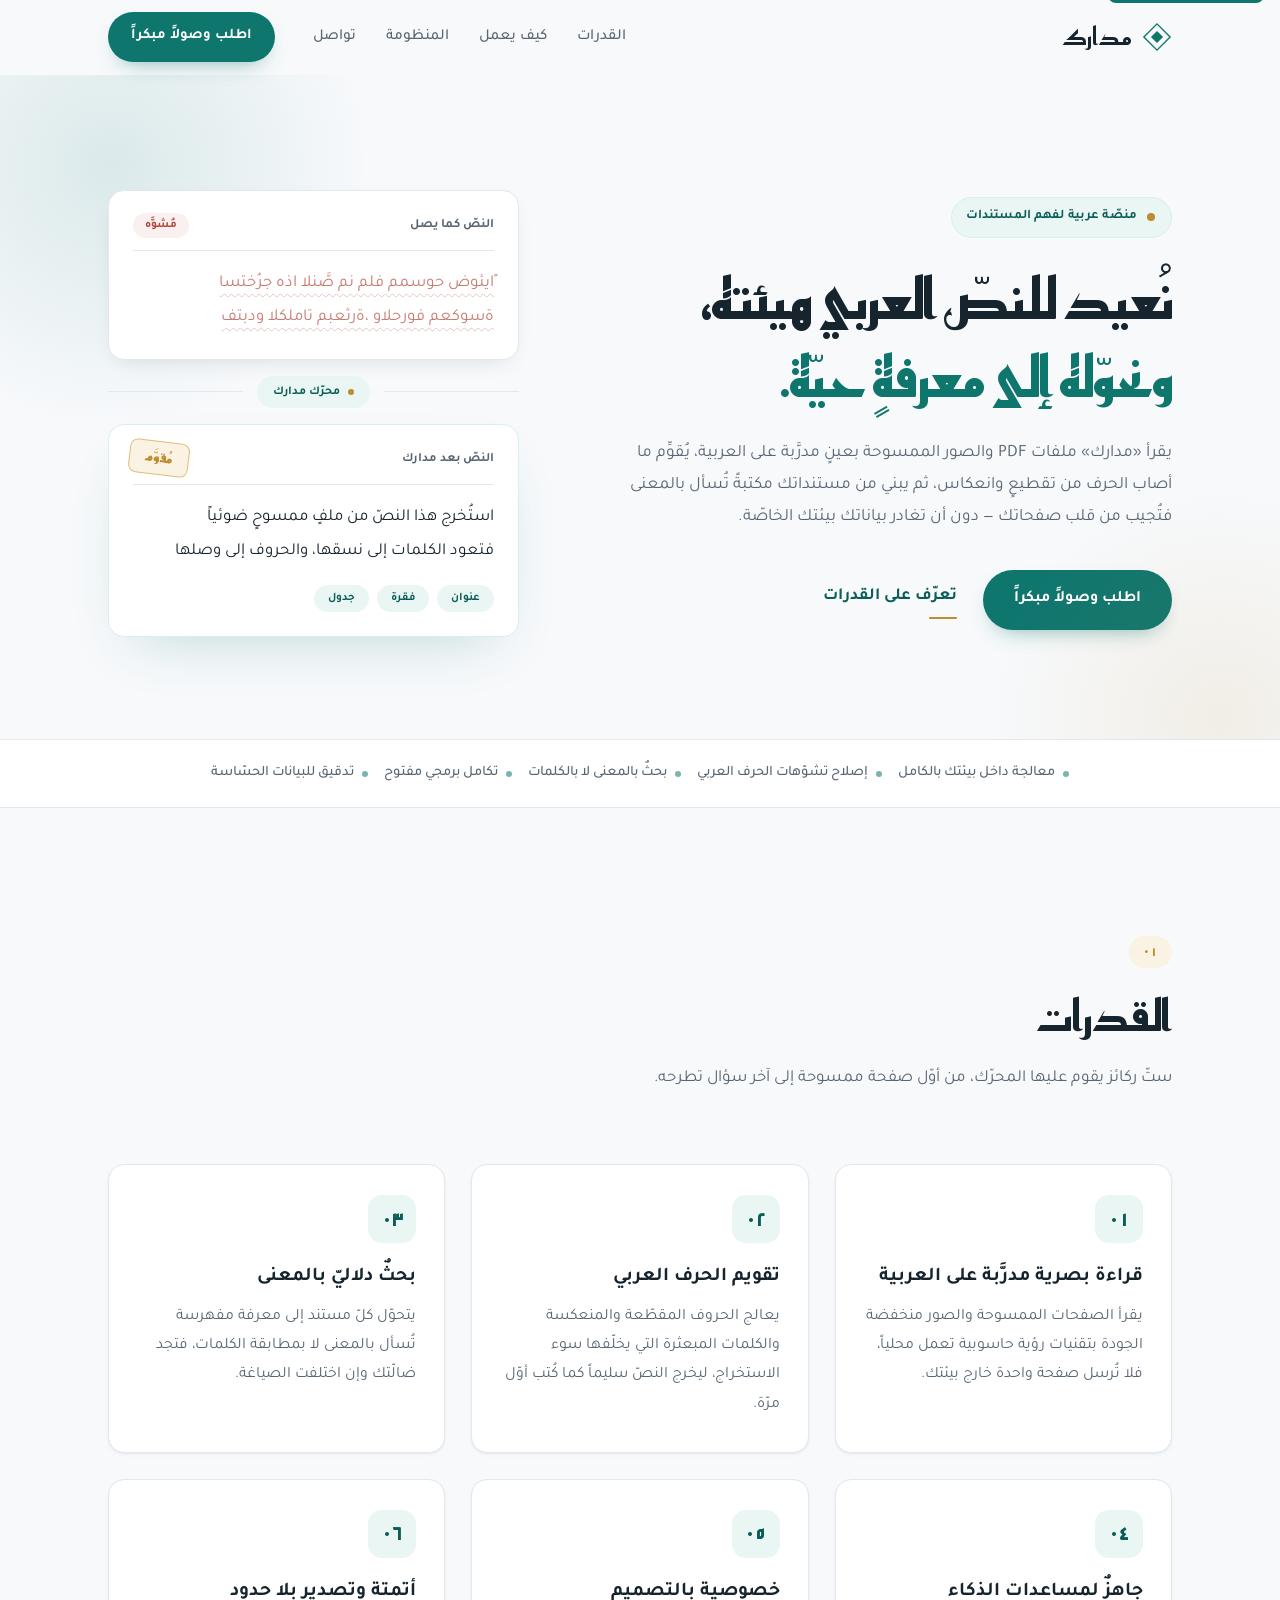
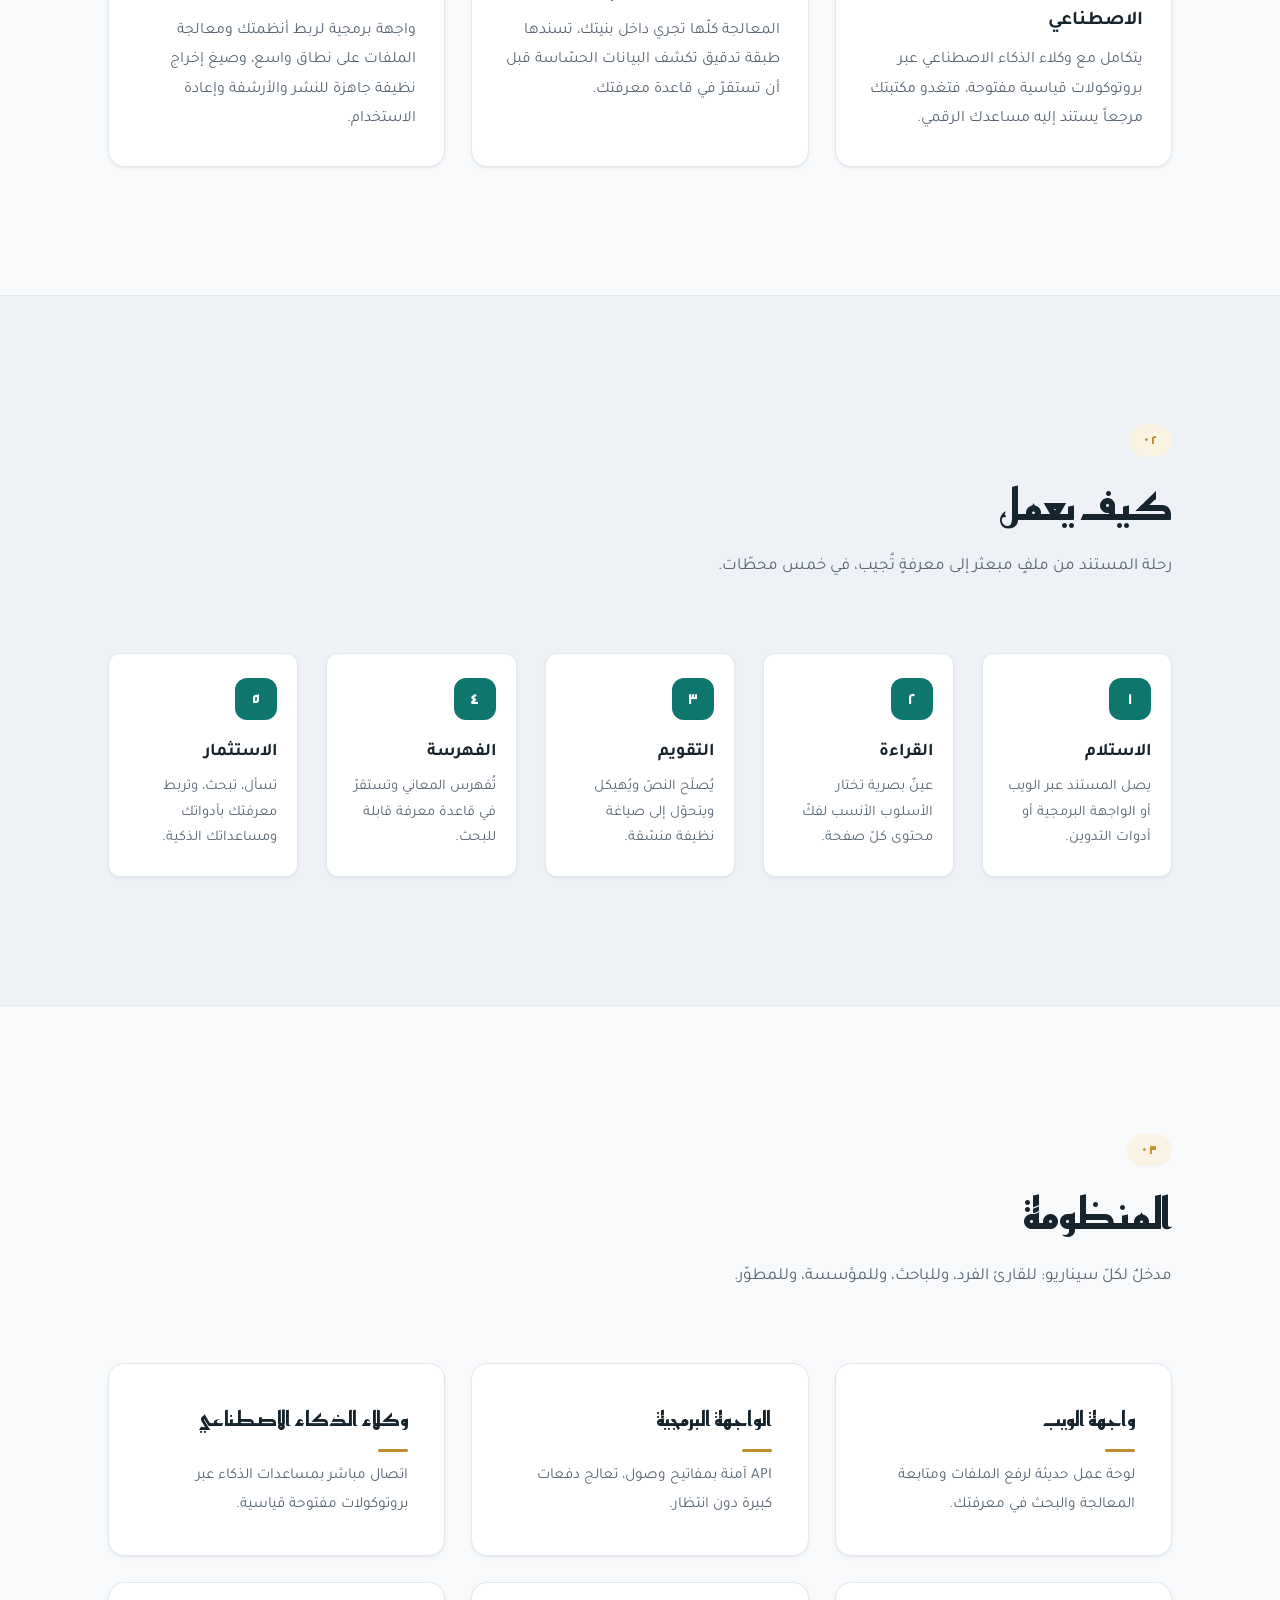
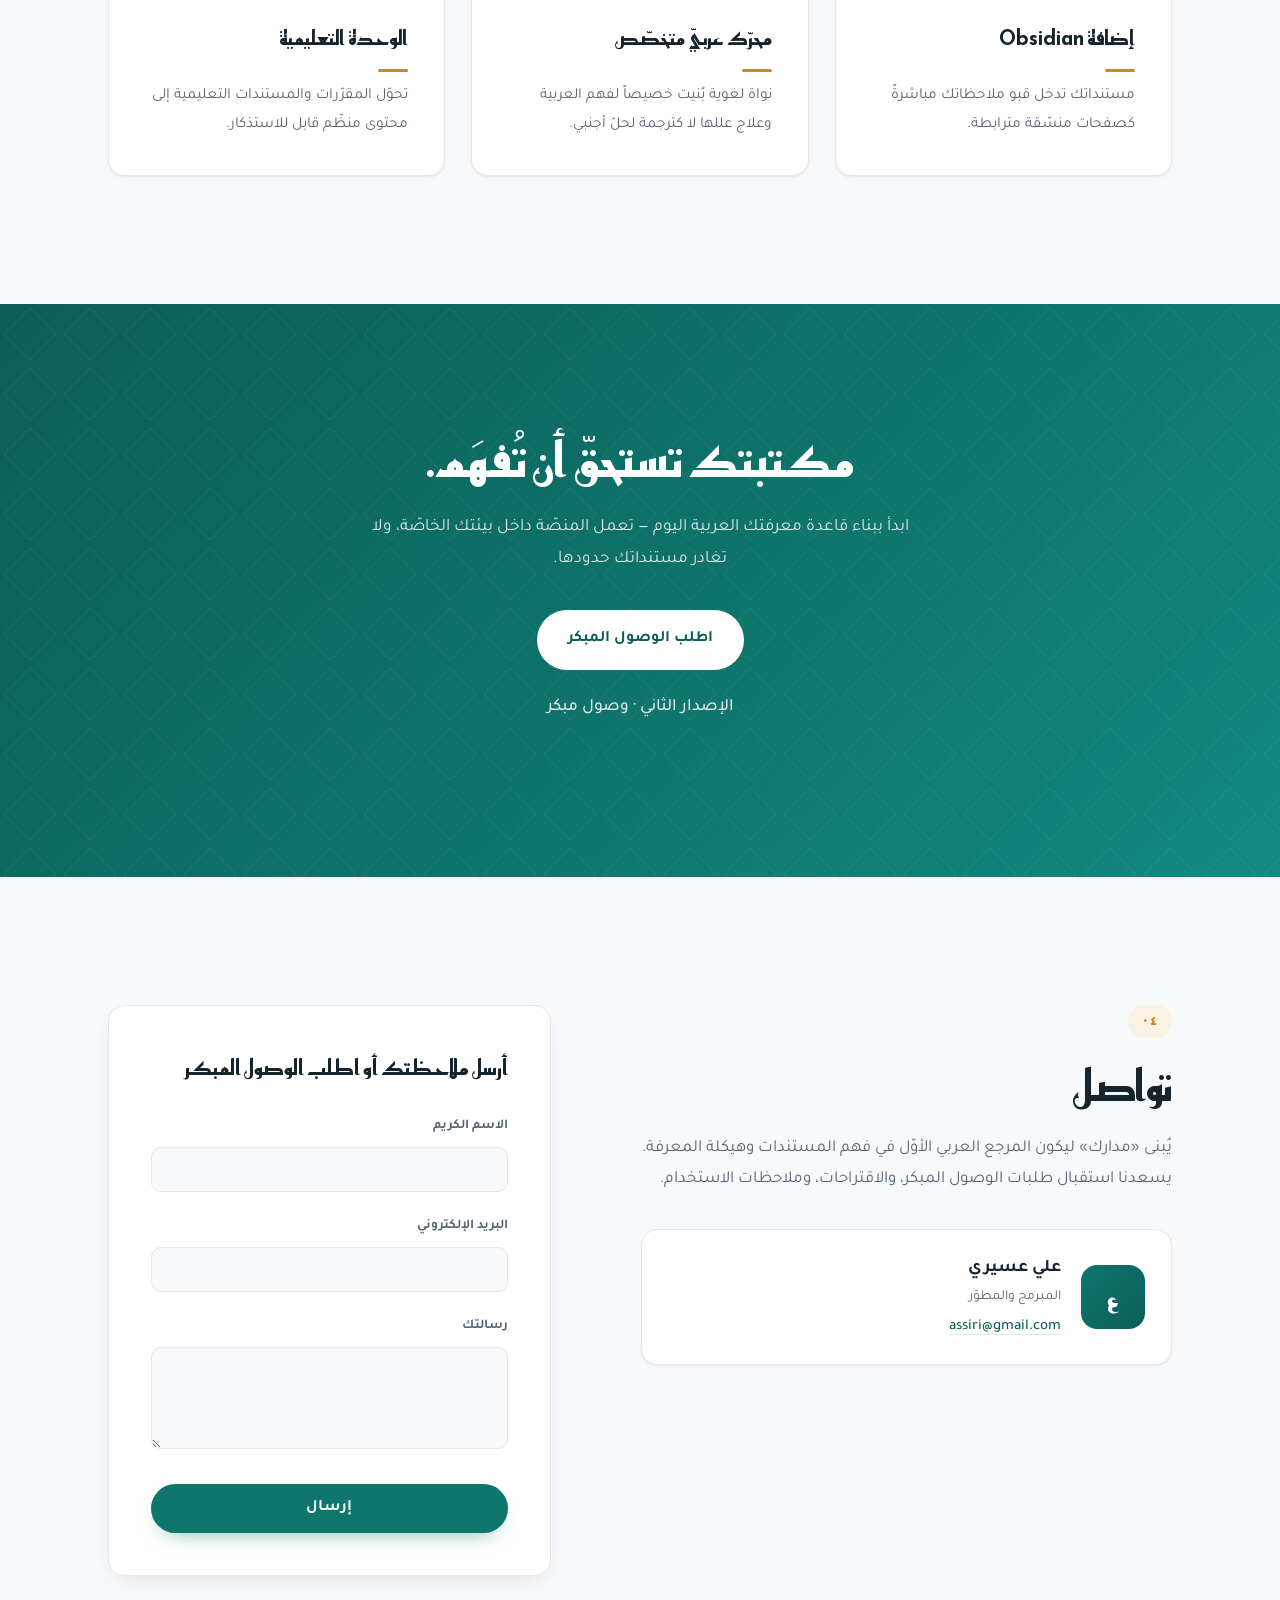
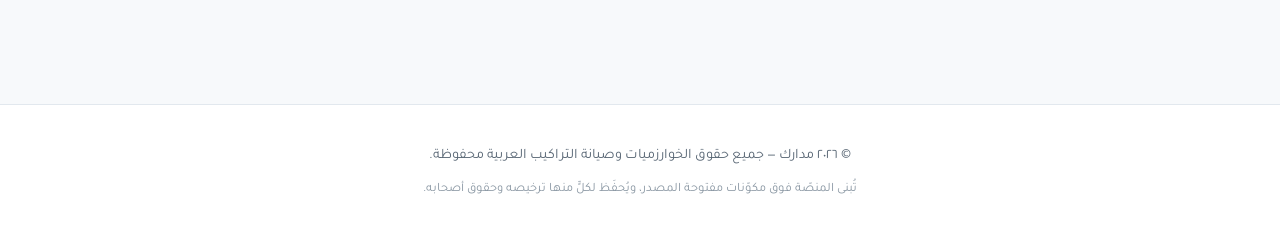
==== index.html @ 2f0abb0c "إعادة تصميم صفحة الهبوط بثيم فاتح احترافي متناسق - توحيد الخطوط العربية: Reem Kufi للعناوين وTajawal" ====
<!DOCTYPE html>
<html lang="ar" dir="rtl">
<head>
    <meta charset="UTF-8">
    <meta name="viewport" content="width=device-width, initial-scale=1.0">
    <title>مدارك — منصّة عربية لفهم المستندات وتحويلها إلى معرفة</title>
    <meta name="description" content="مدارك يقرأ مستنداتك العربية الممسوحة، يُصلح تشوّهات الحرف العربي، ويحوّل أرشيفك إلى مكتبة معرفية تُسأل بلغتك — بخصوصية تامّة داخل بيئتك.">
    <meta property="og:title" content="مدارك — حيث يستعيد النصّ العربي هيئته">
    <meta property="og:description" content="منصّة عربية لفهم المستندات: قراءة بصرية، إصلاح للنص، وبحث دلالي بالمعنى.">
    <meta name="theme-color" content="#0f766e">
    <link rel="icon" href="data:image/svg+xml,%3Csvg xmlns='http://www.w3.org/2000/svg' viewBox='0 0 64 64'%3E%3Crect width='64' height='64' rx='14' fill='%230f766e'/%3E%3Cpath d='M32 13 51 32 32 51 13 32Z' fill='%23ffffff'/%3E%3Cpath d='M32 24 40 32 32 40 24 32Z' fill='%230f766e'/%3E%3C/svg%3E">
    <link rel="preconnect" href="https://fonts.googleapis.com">
    <link rel="preconnect" href="https://fonts.gstatic.com" crossorigin>
    <link href="https://fonts.googleapis.com/css2?family=Tajawal:wght@300;400;500;700;800;900&family=Reem+Kufi:wght@500;600;700&display=swap" rel="stylesheet">
    <link rel="stylesheet" href="style.css">
</head>
<body>

    <a class="skip-link" href="#main">تجاوز إلى المحتوى</a>

    <!-- ـــــــــ Header ـــــــــ -->
    <header class="site-header">
        <div class="container header-inner">
            <a href="#top" class="brand" aria-label="مدارك — الصفحة الرئيسية">
                <svg class="brand-mark" viewBox="0 0 32 32" aria-hidden="true">
                    <path d="M16 2 30 16 16 30 2 16Z" fill="none" stroke="currentColor" stroke-width="1.5"/>
                    <path d="M16 9.5 22.5 16 16 22.5 9.5 16Z" fill="currentColor"/>
                </svg>
                <span class="brand-name">مدارك</span>
            </a>
            <nav class="site-nav" aria-label="التنقل الرئيسي">
                <a href="#capabilities">القدرات</a>
                <a href="#method">كيف يعمل</a>
                <a href="#ecosystem">المنظومة</a>
                <a href="#contact">تواصل</a>
            </nav>
            <a href="#contact" class="btn btn-ink header-cta">اطلب وصولاً مبكراً</a>
        </div>
    </header>

    <main id="main">

        <!-- ـــــــــ Hero ـــــــــ -->
        <section id="top" class="hero">
            <div class="container hero-grid">
                <div class="hero-copy reveal">
                    <p class="kicker">منصّة عربية لفهم المستندات</p>
                    <h1 class="display">
                        نُعيد للنصّ العربي هيئته،<br>
                        <em>ونحوّله إلى معرفةٍ حيّة.</em>
                    </h1>
                    <p class="lede">
                        يقرأ «مدارك» ملفات PDF والصور الممسوحة بعينٍ مدرَّبة على العربية،
                        يُقوِّم ما أصاب الحرف من تقطيعٍ وانعكاس، ثم يبني من مستنداتك
                        مكتبةً تُسأل بالمعنى فتُجيب من قلب صفحاتك — دون أن تغادر
                        بياناتك بيئتك الخاصّة.
                    </p>
                    <div class="hero-actions">
                        <a href="#contact" class="btn btn-ink">اطلب وصولاً مبكراً</a>
                        <a href="#capabilities" class="btn-line">تعرّف على القدرات</a>
                    </div>
                </div>

                <!-- Before / after specimen — the product in one glance -->
                <figure class="specimen reveal" aria-label="عينة: نص قبل المعالجة وبعدها">
                    <div class="doc doc-before">
                        <div class="doc-bar"><span>النصّ كما يصل</span><span class="doc-flag">مُشوَّه</span></div>
                        <p class="doc-text broken" aria-hidden="true">ًايئوض حوسمم فلم نم صَّنلا اذه جرُختسا</p>
                        <p class="doc-text broken" aria-hidden="true">ةسوكعم فورحلاو ،ةرثعبم تاملكلا ودبتف</p>
                    </div>
                    <div class="specimen-divider" aria-hidden="true">
                        <span class="divider-line"></span>
                        <span class="divider-label">محرّك مدارك</span>
                        <span class="divider-line"></span>
                    </div>
                    <div class="doc doc-after">
                        <span class="doc-stamp" aria-hidden="true">مُقوَّم</span>
                        <div class="doc-bar"><span>النصّ بعد مدارك</span><span class="doc-flag ok">سليم</span></div>
                        <p class="doc-text">استُخرج هذا النصّ من ملفٍ ممسوحٍ ضوئياً</p>
                        <p class="doc-text">فتعود الكلمات إلى نسقها، والحروف إلى وصلها</p>
                        <div class="doc-tags">
                            <span>عنوان</span><span>فقرة</span><span>جدول</span>
                        </div>
                    </div>
                </figure>
            </div>
        </section>

        <!-- ـــــــــ Credo strip ـــــــــ -->
        <div class="credo" role="presentation">
            <div class="container credo-items">
                <span>معالجة داخل بيئتك بالكامل</span>
                <span>إصلاح تشوّهات الحرف العربي</span>
                <span>بحثٌ بالمعنى لا بالكلمات</span>
                <span>تكامل برمجي مفتوح</span>
                <span>تدقيق للبيانات الحسّاسة</span>
            </div>
        </div>

        <!-- ـــــــــ Capabilities ـــــــــ -->
        <section id="capabilities" class="section">
            <div class="container">
                <header class="section-head reveal">
                    <span class="section-no">٠١</span>
                    <h2 class="display">القدرات</h2>
                    <p>ستّ ركائز يقوم عليها المحرّك، من أوّل صفحة ممسوحة إلى آخر سؤال تطرحه.</p>
                </header>

                <div class="cap-grid">
                    <article class="cap reveal">
                        <span class="cap-no">٠١</span>
                        <h3>قراءة بصرية مدرَّبة على العربية</h3>
                        <p>يقرأ الصفحات الممسوحة والصور منخفضة الجودة بتقنيات رؤية حاسوبية تعمل محلياً، فلا تُرسل صفحة واحدة خارج بيئتك.</p>
                    </article>
                    <article class="cap reveal">
                        <span class="cap-no">٠٢</span>
                        <h3>تقويم الحرف العربي</h3>
                        <p>يعالج الحروف المقطّعة والمنعكسة والكلمات المبعثرة التي يخلّفها سوء الاستخراج، ليخرج النصّ سليماً كما كُتب أوّل مرّة.</p>
                    </article>
                    <article class="cap reveal">
                        <span class="cap-no">٠٣</span>
                        <h3>بحثٌ دلاليّ بالمعنى</h3>
                        <p>يتحوّل كلّ مستند إلى معرفة مفهرسة تُسأل بالمعنى لا بمطابقة الكلمات، فتجد ضالّتك وإن اختلفت الصياغة.</p>
                    </article>
                    <article class="cap reveal">
                        <span class="cap-no">٠٤</span>
                        <h3>جاهزٌ لمساعدات الذكاء الاصطناعي</h3>
                        <p>يتكامل مع وكلاء الذكاء الاصطناعي عبر بروتوكولات قياسية مفتوحة، فتغدو مكتبتك مرجعاً يستند إليه مساعدك الرقمي.</p>
                    </article>
                    <article class="cap reveal">
                        <span class="cap-no">٠٥</span>
                        <h3>خصوصية بالتصميم</h3>
                        <p>المعالجة كلّها تجري داخل بنيتك، تسندها طبقة تدقيق تكشف البيانات الحسّاسة قبل أن تستقرّ في قاعدة معرفتك.</p>
                    </article>
                    <article class="cap reveal">
                        <span class="cap-no">٠٦</span>
                        <h3>أتمتة وتصدير بلا حدود</h3>
                        <p>واجهة برمجية لربط أنظمتك ومعالجة الملفات على نطاق واسع، وصيغ إخراج نظيفة جاهزة للنشر والأرشفة وإعادة الاستخدام.</p>
                    </article>
                </div>
            </div>
        </section>

        <!-- ـــــــــ Method ـــــــــ -->
        <section id="method" class="section section-alt">
            <div class="container">
                <header class="section-head reveal">
                    <span class="section-no">٠٢</span>
                    <h2 class="display">كيف يعمل</h2>
                    <p>رحلة المستند من ملفٍ مبعثر إلى معرفةٍ تُجيب، في خمس محطّات.</p>
                </header>

                <ol class="steps">
                    <li class="step reveal">
                        <span class="step-no">١</span>
                        <h3>الاستلام</h3>
                        <p>يصل المستند عبر الويب أو الواجهة البرمجية أو أدوات التدوين.</p>
                    </li>
                    <li class="step reveal">
                        <span class="step-no">٢</span>
                        <h3>القراءة</h3>
                        <p>عينٌ بصرية تختار الأسلوب الأنسب لفكّ محتوى كلّ صفحة.</p>
                    </li>
                    <li class="step reveal">
                        <span class="step-no">٣</span>
                        <h3>التقويم</h3>
                        <p>يُصلَح النصّ ويُهيكل ويتحوّل إلى صياغة نظيفة منسّقة.</p>
                    </li>
                    <li class="step reveal">
                        <span class="step-no">٤</span>
                        <h3>الفهرسة</h3>
                        <p>تُفهرس المعاني وتستقرّ في قاعدة معرفة قابلة للبحث.</p>
                    </li>
                    <li class="step reveal">
                        <span class="step-no">٥</span>
                        <h3>الاستثمار</h3>
                        <p>تسأل، تبحث، وتربط معرفتك بأدواتك ومساعداتك الذكية.</p>
                    </li>
                </ol>
            </div>
        </section>

        <!-- ـــــــــ Ecosystem ـــــــــ -->
        <section id="ecosystem" class="section">
            <div class="container">
                <header class="section-head reveal">
                    <span class="section-no">٠٣</span>
                    <h2 class="display">المنظومة</h2>
                    <p>مدخلٌ لكلّ سيناريو: للقارئ الفرد، وللباحث، وللمؤسسة، وللمطوّر.</p>
                </header>

                <div class="eco-grid reveal">
                    <div class="eco-cell">
                        <h3>واجهة الويب</h3>
                        <p>لوحة عمل حديثة لرفع الملفات ومتابعة المعالجة والبحث في معرفتك.</p>
                    </div>
                    <div class="eco-cell">
                        <h3>الواجهة البرمجية</h3>
                        <p>‏API آمنة بمفاتيح وصول، تعالج دفعات كبيرة دون انتظار.</p>
                    </div>
                    <div class="eco-cell">
                        <h3>وكلاء الذكاء الاصطناعي</h3>
                        <p>اتصال مباشر بمساعدات الذكاء عبر بروتوكولات مفتوحة قياسية.</p>
                    </div>
                    <div class="eco-cell">
                        <h3>إضافة Obsidian</h3>
                        <p>مستنداتك تدخل قبو ملاحظاتك مباشرةً كصفحات منسّقة مترابطة.</p>
                    </div>
                    <div class="eco-cell">
                        <h3>محرّك عربيّ متخصّص</h3>
                        <p>نواة لغوية بُنيت خصيصاً لفهم العربية وعلاج عللها لا كترجمة لحلّ أجنبي.</p>
                    </div>
                    <div class="eco-cell">
                        <h3>الوحدة التعليمية</h3>
                        <p>تحوّل المقرّرات والمستندات التعليمية إلى محتوى منظّم قابل للاستذكار.</p>
                    </div>
                </div>
            </div>
        </section>

        <!-- ـــــــــ CTA band ـــــــــ -->
        <section class="cta-band">
            <div class="container cta-inner reveal">
                <h2 class="display">مكتبتك تستحقّ أن تُفهَم.</h2>
                <p>ابدأ ببناء قاعدة معرفتك العربية اليوم — تعمل المنصّة داخل بيئتك الخاصّة، ولا تغادر مستنداتك حدودها.</p>
                <a href="#contact" class="btn btn-paper">اطلب الوصول المبكر</a>
                <p class="cta-note">الإصدار الثاني · وصول مبكر</p>
            </div>
        </section>

        <!-- ـــــــــ Contact ـــــــــ -->
        <section id="contact" class="section">
            <div class="container contact-grid">
                <div class="contact-copy reveal">
                    <header class="section-head">
                        <span class="section-no">٠٤</span>
                        <h2 class="display">تواصل</h2>
                        <p>
                            يُبنى «مدارك» ليكون المرجع العربي الأوّل في فهم المستندات
                            وهيكلة المعرفة. يسعدنا استقبال طلبات الوصول المبكر،
                            والاقتراحات، وملاحظات الاستخدام.
                        </p>
                    </header>
                    <div class="dev-card">
                        <span class="dev-monogram" aria-hidden="true">ع</span>
                        <div class="dev-details">
                            <h3>علي عسيري</h3>
                            <p>المبرمج والمطوّر</p>
                            <a href="mailto:assiri@gmail.com" class="dev-mail">assiri@gmail.com</a>
                        </div>
                    </div>
                </div>

                <form class="contact-form reveal" onsubmit="event.preventDefault(); alert('وصلت رسالتك، شكراً لك. سنعود إليك قريباً.'); this.reset();">
                    <h3>أرسل ملاحظتك أو اطلب الوصول المبكر</h3>
                    <div class="field">
                        <label for="f-name">الاسم الكريم</label>
                        <input id="f-name" type="text" name="name" autocomplete="name" required>
                    </div>
                    <div class="field">
                        <label for="f-mail">البريد الإلكتروني</label>
                        <input id="f-mail" type="email" name="email" autocomplete="email" required>
                    </div>
                    <div class="field">
                        <label for="f-msg">رسالتك</label>
                        <textarea id="f-msg" name="message" rows="4" required></textarea>
                    </div>
                    <button type="submit" class="btn btn-ink btn-block">إرسال</button>
                </form>
            </div>
        </section>

    </main>

    <!-- ـــــــــ Footer ـــــــــ -->
    <footer class="site-footer">
        <div class="container footer-inner">
            <p>© ٢٠٢٦ مدارك — جميع حقوق الخوارزميات وصيانة التراكيب العربية محفوظة.</p>
            <p class="footer-note">تُبنى المنصّة فوق مكوّنات مفتوحة المصدر، ويُحفَظ لكلٍّ منها ترخيصه وحقوق أصحابه.</p>
        </div>
    </footer>

    <script>
        // Scroll-triggered reveal — disabled when the user prefers reduced motion
        (function () {
            var reduced = window.matchMedia('(prefers-reduced-motion: reduce)').matches;
            var items = document.querySelectorAll('.reveal');
            if (reduced || !('IntersectionObserver' in window)) {
                items.forEach(function (el) { el.classList.add('in-view'); });
                return;
            }
            var io = new IntersectionObserver(function (entries) {
                entries.forEach(function (entry) {
                    if (entry.isIntersecting) {
                        entry.target.classList.add('in-view');
                        io.unobserve(entry.target);
                    }
                });
            }, { threshold: 0.15 });
            items.forEach(function (el) { io.observe(el); });
        })();

        // Hairline shadow under the header once the page scrolls
        (function () {
            var header = document.querySelector('.site-header');
            var onScroll = function () {
                header.classList.toggle('is-scrolled', window.scrollY > 8);
            };
            window.addEventListener('scroll', onScroll, { passive: true });
            onScroll();
        })();
    </script>
</body>
</html>
---- style.css ----
/* ============================================================
   مدارك — Madarek landing page
   Theme: «معرفة» — modern, professional, light editorial
   Clean light field, teal brand, warm gold accent, soft depth
   Type: Reem Kufi (display) · Tajawal (body) — fully consistent
   ============================================================ */

/* ---------- Tokens ---------- */
:root {
    /* Palette — light & professional */
    --bg:          #f7f9fb;   /* page field — soft cool white   */
    --bg-soft:     #eef2f6;   /* recessed panels                */
    --surface:     #ffffff;   /* cards, raised surfaces         */
    --ink:         #16242e;   /* primary text — deep slate      */
    --ink-soft:    #586674;   /* secondary text                 */
    --ink-faint:   #8a97a3;   /* tertiary / captions            */
    --line:        #e2e8ee;   /* hairline borders               */
    --line-soft:   #eef2f6;

    --primary:     #0f766e;   /* teal — brand                   */
    --primary-700: #0b5e57;
    --primary-600: #0f766e;
    --primary-100: #d8efec;   /* teal tint                      */
    --primary-50:  #eaf6f4;

    --accent:      #c08a2e;   /* warm gold accent               */
    --accent-soft: #e0bd78;
    --accent-50:   #faf3e3;

    --error:       #b14336;   /* the broken specimen            */

    /* Type */
    --font-display: 'Reem Kufi', 'Tajawal', sans-serif;
    --font-body:    'Tajawal', 'Segoe UI', system-ui, sans-serif;

    /* Rhythm */
    --container: 1160px;
    --gutter: clamp(20px, 4vw, 48px);
    --section-pad: clamp(76px, 10vw, 132px);
    --radius: 16px;
    --radius-sm: 12px;

    /* Depth */
    --shadow-sm: 0 1px 2px rgba(22, 36, 46, 0.05), 0 2px 8px -4px rgba(22, 36, 46, 0.08);
    --shadow-md: 0 8px 24px -12px rgba(22, 36, 46, 0.18);
    --shadow-lg: 0 24px 60px -28px rgba(15, 118, 110, 0.28);

    --ease: cubic-bezier(0.22, 1, 0.36, 1);
}

/* ---------- Base ---------- */
*,
*::before,
*::after {
    margin: 0;
    padding: 0;
    box-sizing: border-box;
}

html {
    scroll-behavior: smooth;
}

body {
    font-family: var(--font-body);
    background-color: var(--bg);
    color: var(--ink);
    line-height: 1.85;
    font-size: 1.0625rem;
    font-weight: 400;
    -webkit-font-smoothing: antialiased;
    text-rendering: optimizeLegibility;
}

::selection {
    background: var(--primary-100);
    color: var(--primary-700);
}

a {
    color: inherit;
    text-decoration: none;
}

img,
svg {
    display: block;
    max-width: 100%;
}

:focus-visible {
    outline: 2px solid var(--primary);
    outline-offset: 3px;
    border-radius: 4px;
}

.container {
    max-width: var(--container);
    margin-inline: auto;
    padding-inline: var(--gutter);
}

.skip-link {
    position: absolute;
    inset-block-start: -48px;
    inset-inline-start: 16px;
    z-index: 200;
    padding: 10px 18px;
    border-radius: 8px;
    background: var(--primary);
    color: #fff;
    transition: inset-block-start 0.2s var(--ease);
}
.skip-link:focus {
    inset-block-start: 12px;
}

/* ---------- Typography ---------- */
.display {
    font-family: var(--font-display);
    font-weight: 700;
    line-height: 1.5;
    letter-spacing: 0;
}

h1.display {
    font-size: clamp(2.1rem, 4.8vw, 3.5rem);
    line-height: 1.4;
    letter-spacing: -0.01em;
}

h1.display em {
    font-style: normal;
    color: var(--primary);
    position: relative;
}

.lede {
    max-width: 56ch;
    color: var(--ink-soft);
    font-size: 1.08rem;
    margin-block: 22px 36px;
}

.kicker {
    display: inline-flex;
    align-items: center;
    gap: 10px;
    font-size: 0.82rem;
    font-weight: 700;
    letter-spacing: 0.01em;
    color: var(--primary-700);
    background: var(--primary-50);
    border: 1px solid var(--primary-100);
    border-radius: 999px;
    padding: 7px 16px 7px 14px;
    margin-block-end: 22px;
}
.kicker::before {
    content: "";
    width: 8px;
    height: 8px;
    border-radius: 50%;
    background: var(--accent);
    flex-shrink: 0;
}

/* ---------- Buttons ---------- */
.btn {
    display: inline-flex;
    align-items: center;
    justify-content: center;
    gap: 8px;
    padding: 14px 30px;
    border: 1px solid transparent;
    border-radius: 999px;
    font-family: inherit;
    font-size: 1rem;
    font-weight: 700;
    cursor: pointer;
    transition: background-color 0.25s var(--ease), color 0.25s var(--ease),
                border-color 0.25s var(--ease), box-shadow 0.25s var(--ease), transform 0.2s var(--ease);
}

.btn-ink {
    background: var(--primary);
    color: #fff;
    box-shadow: 0 10px 22px -12px rgba(15, 118, 110, 0.6);
}
.btn-ink:hover {
    background: var(--primary-700);
    box-shadow: 0 14px 28px -12px rgba(15, 118, 110, 0.7);
    transform: translateY(-2px);
}

.btn-paper {
    background: #fff;
    color: var(--primary-700);
}
.btn-paper:hover {
    background: var(--accent-50);
    color: var(--accent);
    transform: translateY(-2px);
}

.btn-block {
    width: 100%;
}

/* Text link with a growing underline */
.btn-line {
    position: relative;
    font-weight: 700;
    padding-block-end: 6px;
    color: var(--primary-700);
}
.btn-line::after {
    content: "";
    position: absolute;
    inset-inline-start: 0;
    inset-block-end: 0;
    width: 28px;
    height: 2px;
    border-radius: 2px;
    background: var(--accent);
    transition: width 0.35s var(--ease);
}
.btn-line:hover::after {
    width: 100%;
}

/* ---------- Header ---------- */
.site-header {
    position: sticky;
    top: 0;
    z-index: 100;
    background: rgba(247, 249, 251, 0.82);
    backdrop-filter: saturate(160%) blur(12px);
    -webkit-backdrop-filter: saturate(160%) blur(12px);
    border-block-end: 1px solid transparent;
    transition: box-shadow 0.3s var(--ease), border-color 0.3s var(--ease), background-color 0.3s var(--ease);
}
.site-header.is-scrolled {
    border-block-end-color: var(--line);
    box-shadow: 0 8px 24px -20px rgba(22, 36, 46, 0.4);
}

.header-inner {
    display: flex;
    align-items: center;
    gap: clamp(16px, 3vw, 40px);
    min-height: 74px;
}

.brand {
    display: flex;
    align-items: center;
    gap: 10px;
}
.brand-mark {
    width: 30px;
    height: 30px;
    color: var(--primary);
}
.brand-name {
    font-family: var(--font-display);
    font-size: 1.55rem;
    font-weight: 700;
    line-height: 1;
    color: var(--ink);
}

.site-nav {
    display: flex;
    flex-wrap: wrap;
    gap: clamp(14px, 2.4vw, 30px);
    margin-inline-start: auto;
    font-size: 0.96rem;
    font-weight: 500;
}
.site-nav a {
    position: relative;
    color: var(--ink-soft);
    padding-block: 4px;
    transition: color 0.2s;
}
.site-nav a::after {
    content: "";
    position: absolute;
    inset-inline-start: 0;
    inset-block-end: 0;
    width: 0;
    height: 2px;
    border-radius: 2px;
    background: var(--primary);
    transition: width 0.3s var(--ease);
}
.site-nav a:hover {
    color: var(--ink);
}
.site-nav a:hover::after {
    width: 100%;
}

.header-cta {
    padding: 10px 22px;
    font-size: 0.92rem;
}

/* ---------- Hero ---------- */
.hero {
    position: relative;
    padding-block: clamp(64px, 9vw, 116px) clamp(60px, 8vw, 104px);
    overflow: hidden;
}
.hero::before {
    content: "";
    position: absolute;
    inset-block-start: -180px;
    inset-inline-end: -160px;
    width: 540px;
    height: 540px;
    border-radius: 50%;
    background: radial-gradient(circle, rgba(15, 118, 110, 0.12), transparent 68%);
    pointer-events: none;
}
.hero::after {
    content: "";
    position: absolute;
    inset-block-end: -220px;
    inset-inline-start: -180px;
    width: 480px;
    height: 480px;
    border-radius: 50%;
    background: radial-gradient(circle, rgba(192, 138, 46, 0.1), transparent 68%);
    pointer-events: none;
}

.hero-grid {
    position: relative;
    display: grid;
    grid-template-columns: minmax(0, 7fr) minmax(0, 5fr);
    gap: clamp(40px, 6vw, 80px);
    align-items: center;
}

.hero-actions {
    display: flex;
    align-items: center;
    flex-wrap: wrap;
    gap: 26px;
}

/* ---------- Specimen (before / after) ---------- */
.specimen {
    display: flex;
    flex-direction: column;
    gap: 16px;
}

.doc {
    position: relative;
    background: var(--surface);
    border: 1px solid var(--line);
    border-radius: var(--radius);
    padding: 22px 24px 24px;
    box-shadow: var(--shadow-md);
}
.doc-after {
    box-shadow: var(--shadow-lg);
    border-color: var(--primary-100);
}

.doc-bar {
    display: flex;
    justify-content: space-between;
    align-items: center;
    font-size: 0.8rem;
    font-weight: 700;
    color: var(--ink-soft);
    border-block-end: 1px solid var(--line);
    padding-block-end: 12px;
    margin-block-end: 16px;
}

.doc-flag {
    font-weight: 700;
    color: var(--error);
    background: rgba(177, 67, 54, 0.08);
    border-radius: 999px;
    padding: 2px 12px;
    font-size: 0.72rem;
}
.doc-flag.ok {
    color: var(--primary-700);
    background: var(--primary-50);
}

.doc-text {
    font-size: 1.05rem;
    line-height: 2;
}
.doc-text.broken {
    color: var(--error);
    opacity: 0.7;
    text-decoration: underline wavy rgba(177, 67, 54, 0.4) 1px;
    text-underline-offset: 7px;
}

.doc-tags {
    display: flex;
    gap: 8px;
    margin-block-start: 16px;
}
.doc-tags span {
    font-size: 0.72rem;
    font-weight: 700;
    color: var(--primary-700);
    border-radius: 999px;
    padding: 3px 14px;
    background: var(--primary-50);
}

/* Rotated approval seal on the corrected document */
.doc-stamp {
    position: absolute;
    inset-block-start: 16px;
    inset-inline-end: 20px;
    font-family: var(--font-display);
    font-weight: 700;
    font-size: 0.88rem;
    color: var(--accent);
    border: 1.5px solid var(--accent-soft);
    border-radius: 8px;
    padding: 3px 14px;
    transform: rotate(7deg);
    background: var(--accent-50);
}

.specimen-divider {
    display: flex;
    align-items: center;
    gap: 14px;
}
.divider-line {
    flex: 1;
    height: 1px;
    background: var(--line);
}
.divider-label {
    display: inline-flex;
    align-items: center;
    gap: 8px;
    font-size: 0.76rem;
    font-weight: 700;
    color: var(--primary-700);
    background: var(--primary-50);
    border-radius: 999px;
    padding: 5px 16px;
    white-space: nowrap;
}
.divider-label::before {
    content: "";
    width: 6px;
    height: 6px;
    border-radius: 50%;
    background: var(--accent);
}

/* ---------- Credo strip ---------- */
.credo {
    border-block: 1px solid var(--line);
    background: var(--surface);
}
.credo-items {
    display: flex;
    flex-wrap: wrap;
    justify-content: center;
    column-gap: 16px;
    row-gap: 6px;
    padding-block: 20px;
    font-size: 0.9rem;
    font-weight: 500;
    color: var(--ink-soft);
}
.credo-items span {
    display: flex;
    align-items: center;
    gap: 8px;
}
.credo-items span::before {
    content: "";
    width: 6px;
    height: 6px;
    border-radius: 50%;
    background: var(--primary);
    opacity: 0.55;
    flex-shrink: 0;
}

/* ---------- Sections ---------- */
.section {
    padding-block: var(--section-pad);
}
.section-alt {
    background: var(--bg-soft);
    border-block: 1px solid var(--line);
}

.section-head {
    max-width: 640px;
    margin-block-end: clamp(40px, 6vw, 70px);
}
.section-no {
    display: inline-block;
    font-family: var(--font-display);
    font-size: 0.82rem;
    font-weight: 700;
    letter-spacing: 0.08em;
    color: var(--accent);
    background: var(--accent-50);
    border-radius: 999px;
    padding: 4px 14px;
    margin-block-end: 16px;
}
.section-head h2 {
    font-size: clamp(1.85rem, 3.6vw, 2.7rem);
    margin-block-end: 14px;
    letter-spacing: -0.01em;
}
.section-head p {
    color: var(--ink-soft);
    font-size: 1.06rem;
}

/* ---------- Capabilities — cards ---------- */
.cap-grid {
    display: grid;
    grid-template-columns: repeat(3, minmax(0, 1fr));
    gap: clamp(18px, 2.4vw, 26px);
}

.cap {
    position: relative;
    background: var(--surface);
    border: 1px solid var(--line);
    border-radius: var(--radius);
    padding: 30px 28px 32px;
    box-shadow: var(--shadow-sm);
    transition: transform 0.3s var(--ease), box-shadow 0.3s var(--ease), border-color 0.3s var(--ease);
}
.cap:hover {
    transform: translateY(-4px);
    box-shadow: var(--shadow-md);
    border-color: var(--primary-100);
}

.cap-no {
    display: inline-flex;
    align-items: center;
    justify-content: center;
    width: 48px;
    height: 48px;
    font-family: var(--font-display);
    font-size: 1.3rem;
    font-weight: 700;
    line-height: 1;
    color: var(--primary-700);
    background: var(--primary-50);
    border-radius: 14px;
    margin-block-end: 20px;
}

.cap h3 {
    font-size: 1.22rem;
    font-weight: 700;
    margin-block-end: 10px;
    line-height: 1.5;
}
.cap p {
    color: var(--ink-soft);
    font-size: 0.99rem;
}

/* ---------- Method steps ---------- */
.steps {
    list-style: none;
    display: grid;
    grid-template-columns: repeat(5, minmax(0, 1fr));
    gap: clamp(18px, 2.6vw, 28px);
    counter-reset: step;
}

.step {
    position: relative;
    background: var(--surface);
    border: 1px solid var(--line);
    border-radius: var(--radius-sm);
    padding: 24px 20px;
    box-shadow: var(--shadow-sm);
    transition: transform 0.3s var(--ease), box-shadow 0.3s var(--ease);
}
.step:hover {
    transform: translateY(-4px);
    box-shadow: var(--shadow-md);
}

.step-no {
    display: inline-flex;
    align-items: center;
    justify-content: center;
    width: 42px;
    height: 42px;
    background: var(--primary);
    color: #fff;
    border-radius: 12px;
    font-family: var(--font-display);
    font-weight: 700;
    font-size: 1.05rem;
    margin-block-end: 16px;
}

.step h3 {
    font-size: 1.12rem;
    margin-block-end: 6px;
}
.step p {
    color: var(--ink-soft);
    font-size: 0.92rem;
    line-height: 1.75;
}

/* ---------- Ecosystem — card grid ---------- */
.eco-grid {
    display: grid;
    grid-template-columns: repeat(3, minmax(0, 1fr));
    gap: clamp(18px, 2.4vw, 26px);
}

.eco-cell {
    background: var(--surface);
    border: 1px solid var(--line);
    border-radius: var(--radius);
    padding: clamp(26px, 3vw, 36px);
    box-shadow: var(--shadow-sm);
    transition: transform 0.3s var(--ease), box-shadow 0.3s var(--ease), border-color 0.3s var(--ease);
}
.eco-cell:hover {
    transform: translateY(-4px);
    box-shadow: var(--shadow-md);
    border-color: var(--primary-100);
}

.eco-cell h3 {
    font-family: var(--font-display);
    font-size: 1.28rem;
    margin-block-end: 10px;
}
.eco-cell h3::after {
    content: "";
    display: block;
    width: 30px;
    height: 3px;
    border-radius: 3px;
    background: var(--accent);
    margin-block-start: 12px;
    transition: width 0.35s var(--ease);
}
.eco-cell:hover h3::after {
    width: 58px;
}
.eco-cell p {
    color: var(--ink-soft);
    font-size: 0.96rem;
}

/* ---------- CTA band ---------- */
.cta-band {
    position: relative;
    overflow: hidden;
    background: linear-gradient(135deg, var(--primary-700), var(--primary) 60%, #128a7f);
    color: #fff;
}
.cta-band::before {
    content: "";
    position: absolute;
    inset: 0;
    background-image: url("data:image/svg+xml,%3Csvg xmlns='http://www.w3.org/2000/svg' width='60' height='60'%3E%3Cpath d='M30 4 56 30 30 56 4 30Z' fill='none' stroke='%23ffffff' stroke-opacity='0.07'/%3E%3C/svg%3E");
    pointer-events: none;
}

.cta-inner {
    position: relative;
    text-align: center;
    padding-block: clamp(76px, 10vw, 120px);
}
.cta-inner h2 {
    font-size: clamp(1.95rem, 4.2vw, 3rem);
    margin-block-end: 16px;
}
.cta-inner > p {
    max-width: 54ch;
    margin-inline: auto;
    margin-block-end: 34px;
    color: rgba(255, 255, 255, 0.85);
    font-size: 1.08rem;
}
.cta-note {
    margin-block-start: 22px;
    font-size: 0.84rem;
    font-weight: 500;
    color: rgba(255, 255, 255, 0.7);
}

/* ---------- Contact ---------- */
.contact-grid {
    display: grid;
    grid-template-columns: minmax(0, 6fr) minmax(0, 5fr);
    gap: clamp(40px, 7vw, 90px);
    align-items: start;
}

.contact-copy .section-head {
    margin-block-end: 34px;
}

.dev-card {
    display: flex;
    align-items: center;
    gap: 20px;
    border: 1px solid var(--line);
    border-radius: var(--radius);
    background: var(--surface);
    padding: 22px 26px;
    box-shadow: var(--shadow-sm);
}

.dev-monogram {
    display: flex;
    align-items: center;
    justify-content: center;
    width: 64px;
    height: 64px;
    flex-shrink: 0;
    background: linear-gradient(135deg, var(--primary), var(--primary-700));
    color: #fff;
    font-family: var(--font-display);
    font-size: 1.9rem;
    font-weight: 700;
    border-radius: 16px;
}

.dev-details h3 {
    font-size: 1.12rem;
}
.dev-details p {
    font-size: 0.86rem;
    color: var(--ink-soft);
}
.dev-mail {
    font-size: 0.94rem;
    font-weight: 500;
    color: var(--primary-700);
    border-block-end: 1px solid var(--primary-100);
    transition: border-color 0.2s;
}
.dev-mail:hover {
    border-color: var(--primary);
}

/* Form */
.contact-form {
    border: 1px solid var(--line);
    border-radius: var(--radius);
    background: var(--surface);
    padding: clamp(28px, 4vw, 42px);
    box-shadow: var(--shadow-md);
}
.contact-form h3 {
    font-family: var(--font-display);
    font-size: 1.35rem;
    margin-block-end: 26px;
}

.field {
    margin-block-end: 22px;
}
.field label {
    display: block;
    font-size: 0.84rem;
    font-weight: 700;
    color: var(--ink-soft);
    margin-block-end: 8px;
}
.field input,
.field textarea {
    width: 100%;
    border: 1px solid var(--line);
    background: var(--bg);
    padding: 12px 14px;
    font-family: inherit;
    font-size: 1rem;
    color: var(--ink);
    border-radius: 10px;
    transition: border-color 0.25s var(--ease), box-shadow 0.25s var(--ease), background-color 0.25s var(--ease);
    resize: vertical;
}
.field input:focus,
.field textarea:focus {
    outline: none;
    background: var(--surface);
    border-color: var(--primary);
    box-shadow: 0 0 0 3px var(--primary-50);
}

/* ---------- Footer ---------- */
.site-footer {
    border-block-start: 1px solid var(--line);
    background: var(--surface);
}
.footer-inner {
    text-align: center;
    padding-block: 38px;
    font-size: 0.9rem;
    color: var(--ink-soft);
}
.footer-note {
    margin-block-start: 8px;
    font-size: 0.8rem;
    color: var(--ink-faint);
}

/* ---------- Reveal motion ---------- */
.reveal {
    opacity: 0;
    transform: translateY(22px);
    transition: opacity 0.7s var(--ease), transform 0.7s var(--ease);
}
.reveal.in-view {
    opacity: 1;
    transform: none;
}

@media (prefers-reduced-motion: reduce) {
    html {
        scroll-behavior: auto;
    }
    .reveal {
        opacity: 1;
        transform: none;
        transition: none;
    }
}

/* ---------- Responsive ---------- */
@media (max-width: 1020px) {
    .hero-grid {
        grid-template-columns: 1fr;
    }
    .specimen {
        max-width: 560px;
    }
    .cap-grid {
        grid-template-columns: repeat(2, minmax(0, 1fr));
    }
    .steps {
        grid-template-columns: repeat(2, minmax(0, 1fr));
    }
    .eco-grid {
        grid-template-columns: repeat(2, minmax(0, 1fr));
    }
}

@media (max-width: 720px) {
    .header-inner {
        flex-wrap: wrap;
        padding-block: 12px;
        row-gap: 8px;
    }
    .site-nav {
        order: 3;
        flex-basis: 100%;
        justify-content: center;
        border-block-start: 1px solid var(--line);
        padding-block-start: 10px;
    }
    .header-cta {
        margin-inline-start: auto;
    }

    .cap-grid,
    .contact-grid {
        grid-template-columns: 1fr;
    }
    .steps {
        grid-template-columns: 1fr;
    }
    .eco-grid {
        grid-template-columns: 1fr;
    }
}
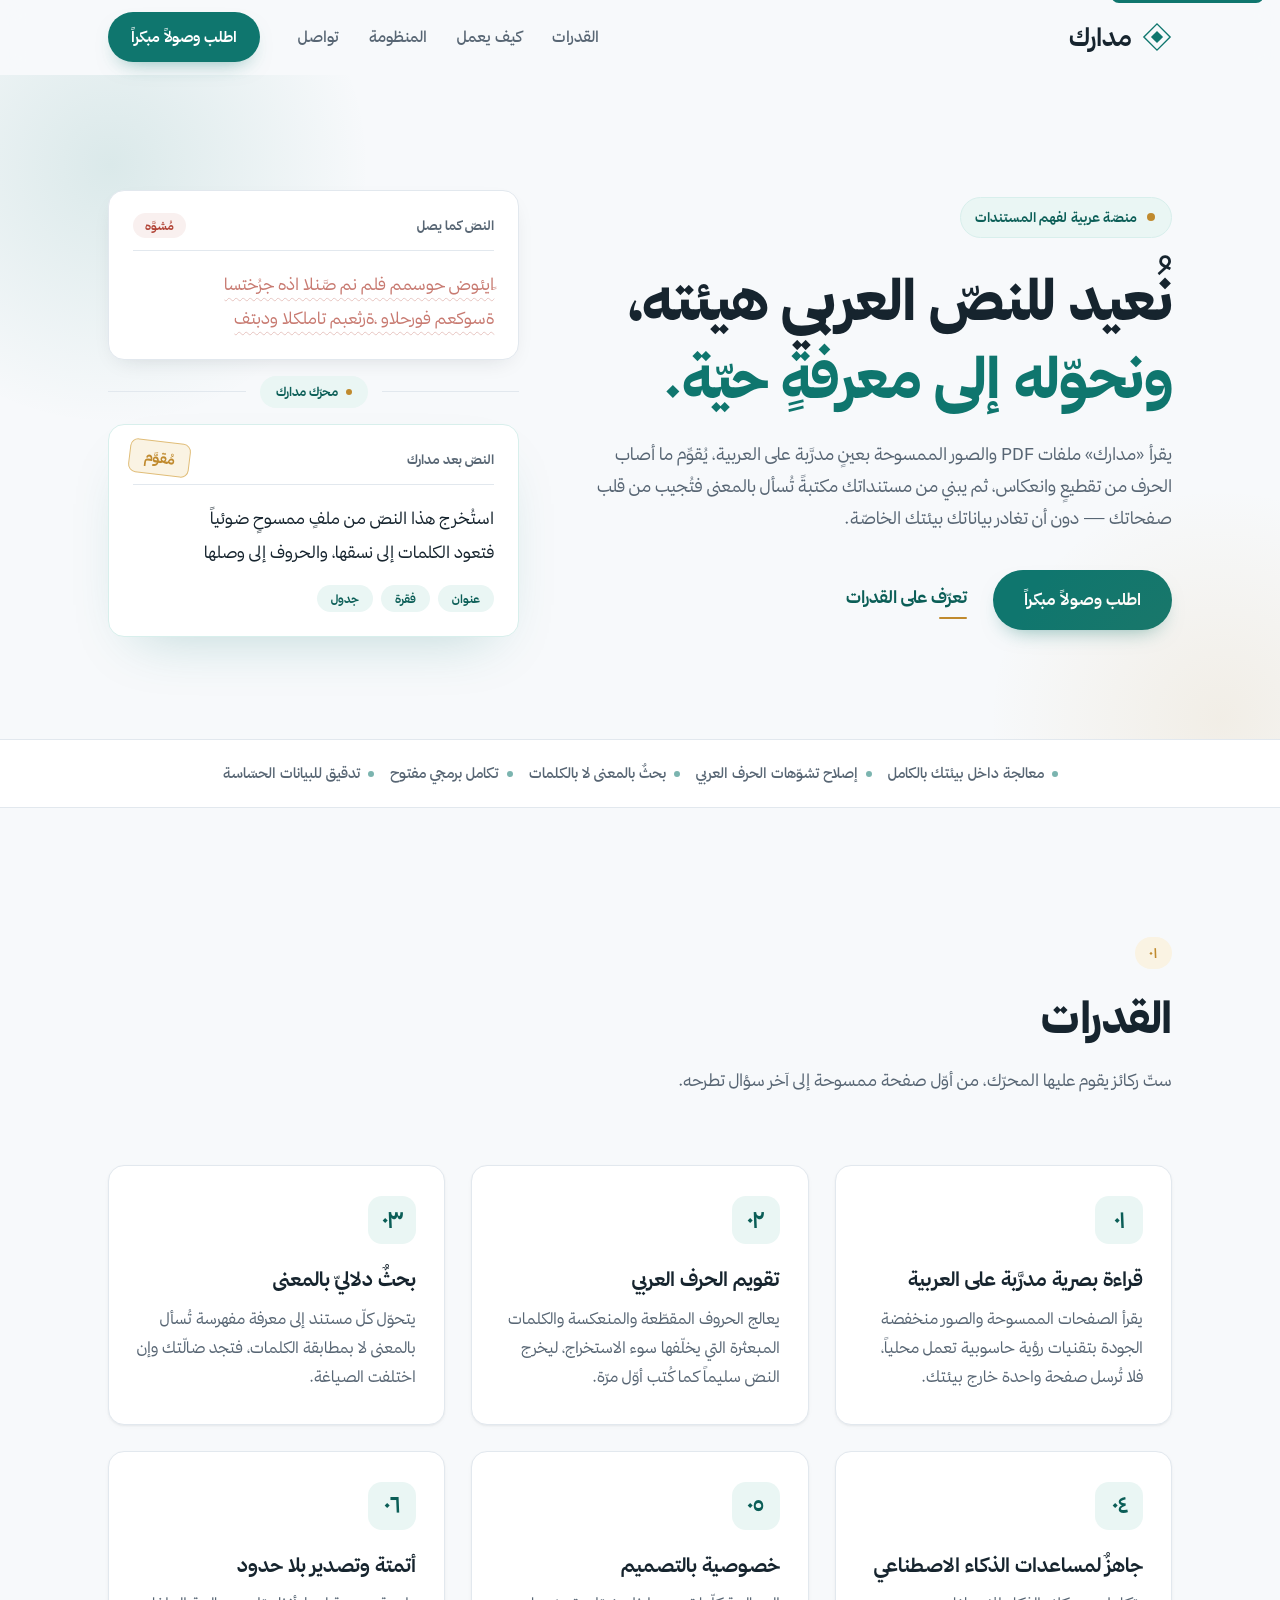
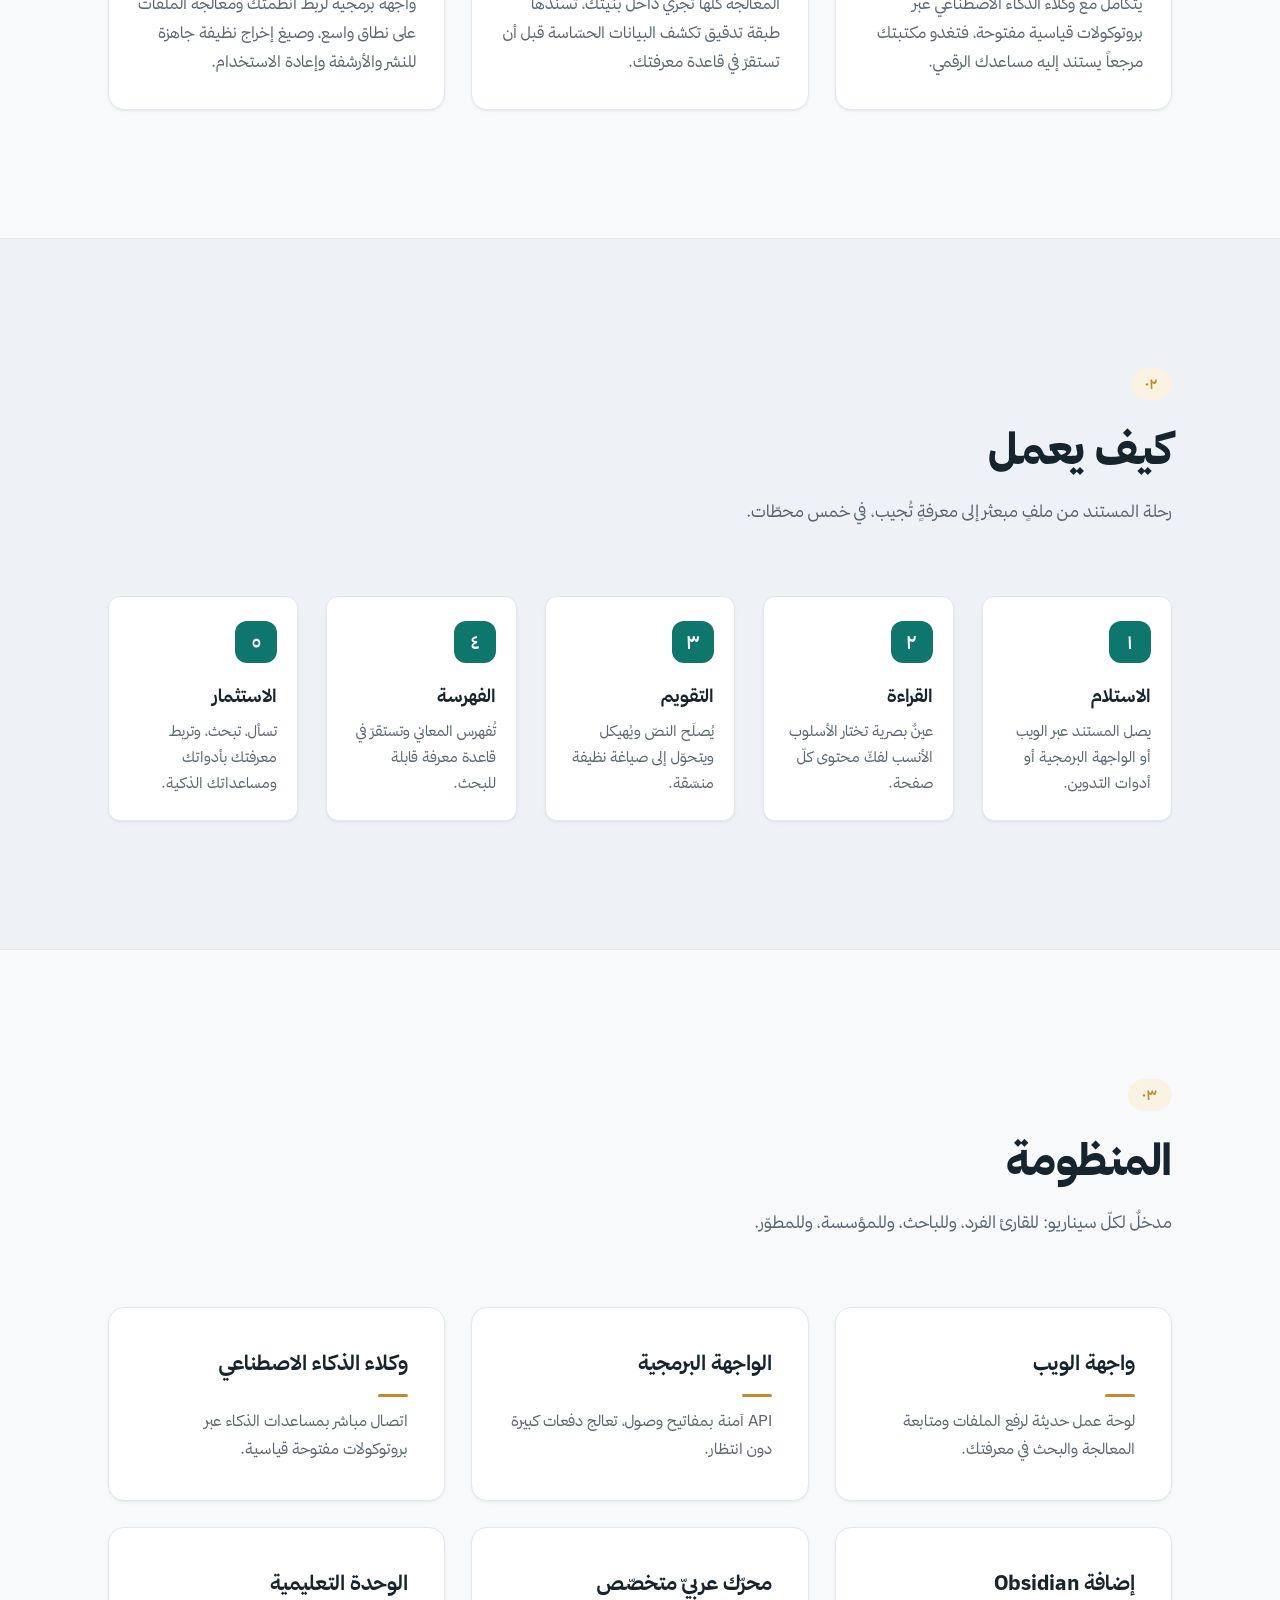
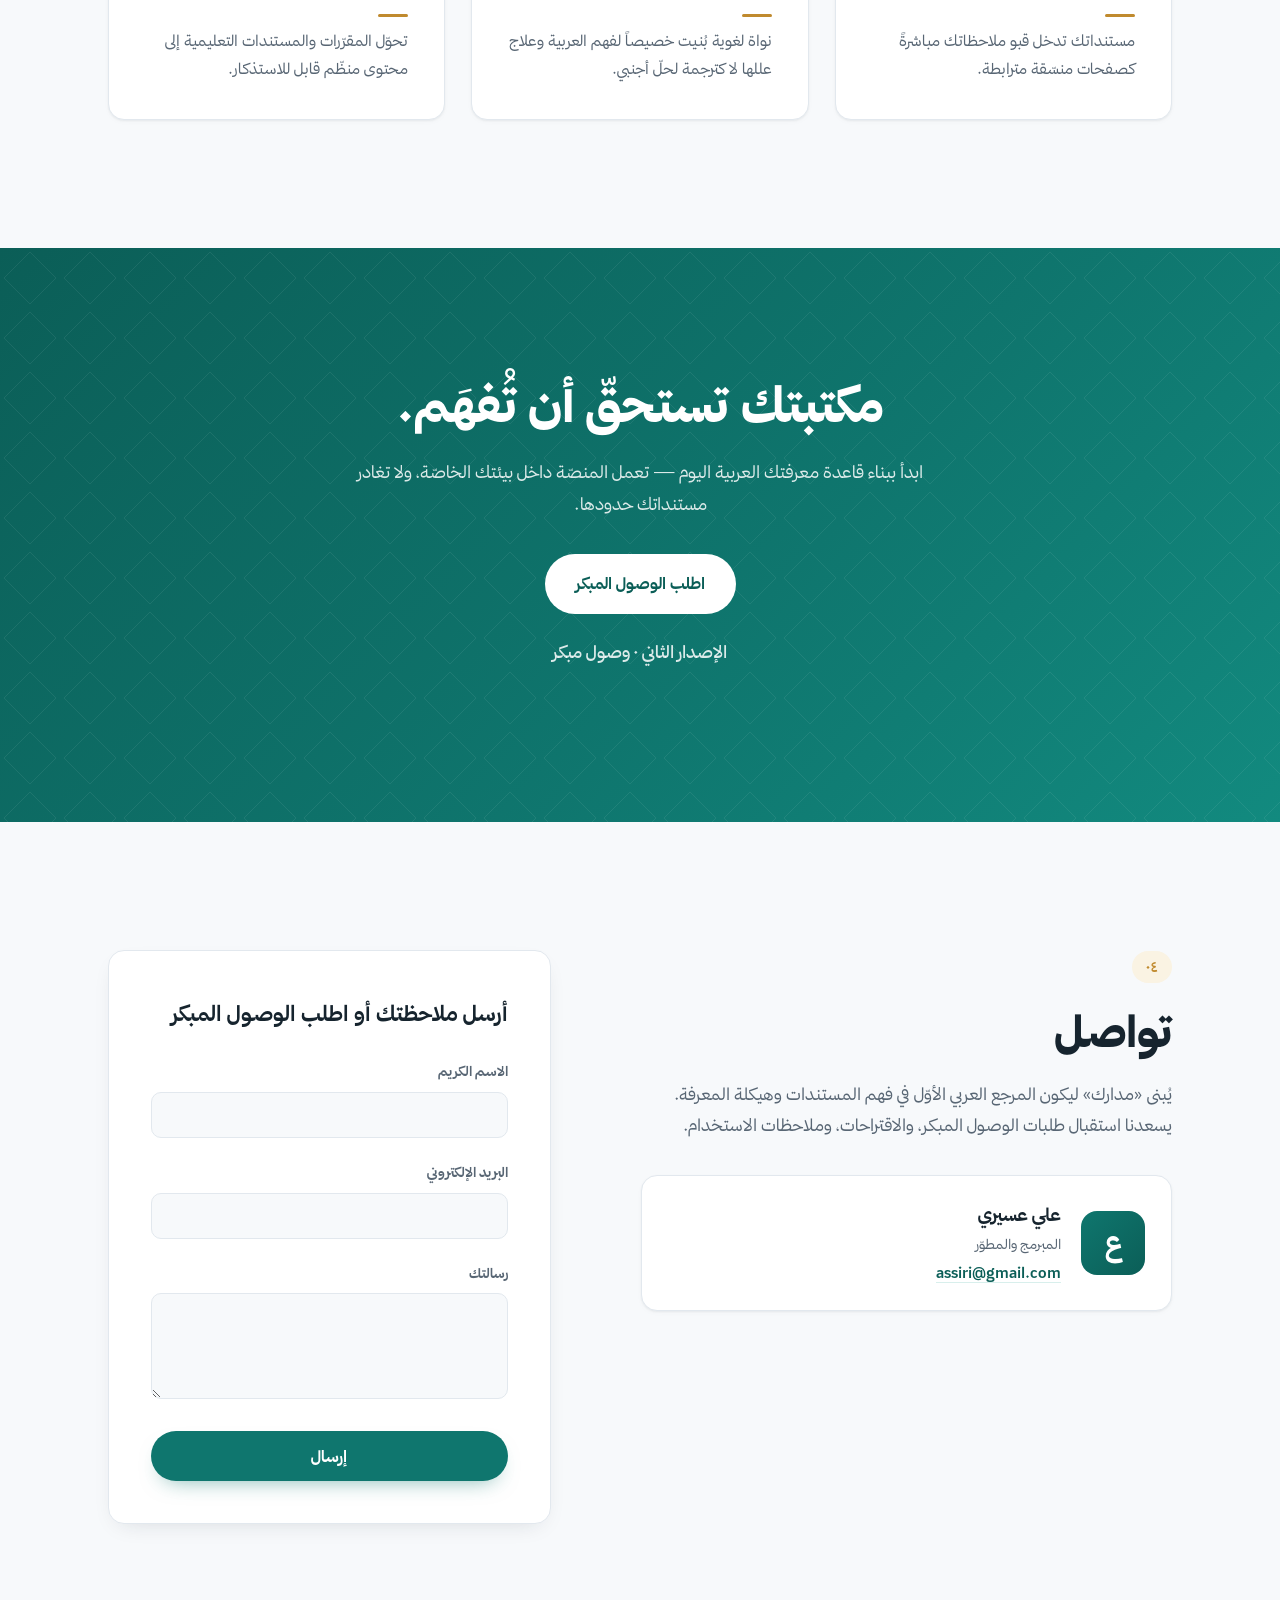
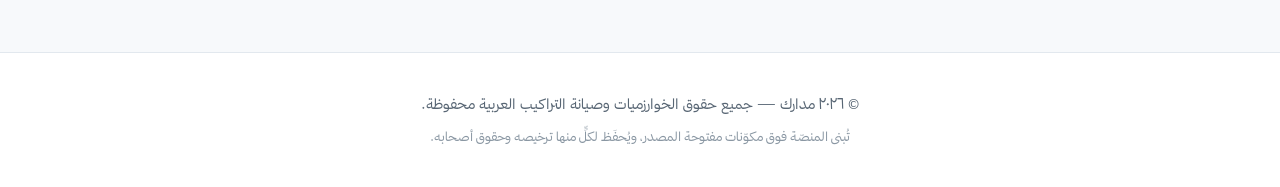
==== commit 6c9a2160: "اعتماد خط ثمانية (Thmanyah Sans) واستضافته محلياً - استبدال خطوط Google (Reem Kufi/Tajawal) بخط ثمان" ====
--- a/index.html
+++ b/index.html
@@ -9,9 +9,8 @@
     <meta property="og:description" content="منصّة عربية لفهم المستندات: قراءة بصرية، إصلاح للنص، وبحث دلالي بالمعنى.">
     <meta name="theme-color" content="#0f766e">
     <link rel="icon" href="data:image/svg+xml,%3Csvg xmlns='http://www.w3.org/2000/svg' viewBox='0 0 64 64'%3E%3Crect width='64' height='64' rx='14' fill='%230f766e'/%3E%3Cpath d='M32 13 51 32 32 51 13 32Z' fill='%23ffffff'/%3E%3Cpath d='M32 24 40 32 32 40 24 32Z' fill='%230f766e'/%3E%3C/svg%3E">
-    <link rel="preconnect" href="https://fonts.googleapis.com">
-    <link rel="preconnect" href="https://fonts.gstatic.com" crossorigin>
-    <link href="https://fonts.googleapis.com/css2?family=Tajawal:wght@300;400;500;700;800;900&family=Reem+Kufi:wght@500;600;700&display=swap" rel="stylesheet">
+    <link rel="preload" href="fonts/ThmanyahSans-Regular.woff2" as="font" type="font/woff2" crossorigin>
+    <link rel="preload" href="fonts/ThmanyahSans-Bold.woff2" as="font" type="font/woff2" crossorigin>
     <link rel="stylesheet" href="style.css">
 </head>
 <body>
--- a/style.css
+++ b/style.css
@@ -2,8 +2,38 @@
    مدارك — Madarek landing page
    Theme: «معرفة» — modern, professional, light editorial
    Clean light field, teal brand, warm gold accent, soft depth
-   Type: Reem Kufi (display) · Tajawal (body) — fully consistent
+   Type: خط ثمانية (Thmanyah Sans) — self-hosted, fully consistent
    ============================================================ */
+
+/* ---------- Fonts — خط ثمانية ---------- */
+@font-face {
+    font-family: 'Thmanyah Sans';
+    src: url('fonts/ThmanyahSans-Regular.woff2') format('woff2');
+    font-weight: 400;
+    font-style: normal;
+    font-display: swap;
+}
+@font-face {
+    font-family: 'Thmanyah Sans';
+    src: url('fonts/ThmanyahSans-Medium.woff2') format('woff2');
+    font-weight: 500;
+    font-style: normal;
+    font-display: swap;
+}
+@font-face {
+    font-family: 'Thmanyah Sans';
+    src: url('fonts/ThmanyahSans-Bold.woff2') format('woff2');
+    font-weight: 700;
+    font-style: normal;
+    font-display: swap;
+}
+@font-face {
+    font-family: 'Thmanyah Sans';
+    src: url('fonts/ThmanyahSans-Black.woff2') format('woff2');
+    font-weight: 900;
+    font-style: normal;
+    font-display: swap;
+}
 
 /* ---------- Tokens ---------- */
 :root {
@@ -29,9 +59,9 @@
 
     --error:       #b14336;   /* the broken specimen            */
 
-    /* Type */
-    --font-display: 'Reem Kufi', 'Tajawal', sans-serif;
-    --font-body:    'Tajawal', 'Segoe UI', system-ui, sans-serif;
+    /* Type — خط ثمانية */
+    --font-display: 'Thmanyah Sans', 'Segoe UI', system-ui, sans-serif;
+    --font-body:    'Thmanyah Sans', 'Segoe UI', system-ui, sans-serif;
 
     /* Rhythm */
     --container: 1160px;
@@ -125,6 +155,7 @@
 
 h1.display {
     font-size: clamp(2.1rem, 4.8vw, 3.5rem);
+    font-weight: 900;
     line-height: 1.4;
     letter-spacing: -0.01em;
 }
@@ -525,6 +556,7 @@
 }
 .section-head h2 {
     font-size: clamp(1.85rem, 3.6vw, 2.7rem);
+    font-weight: 900;
     margin-block-end: 14px;
     letter-spacing: -0.01em;
 }
@@ -696,6 +728,7 @@
 }
 .cta-inner h2 {
     font-size: clamp(1.95rem, 4.2vw, 3rem);
+    font-weight: 900;
     margin-block-end: 16px;
 }
 .cta-inner > p {
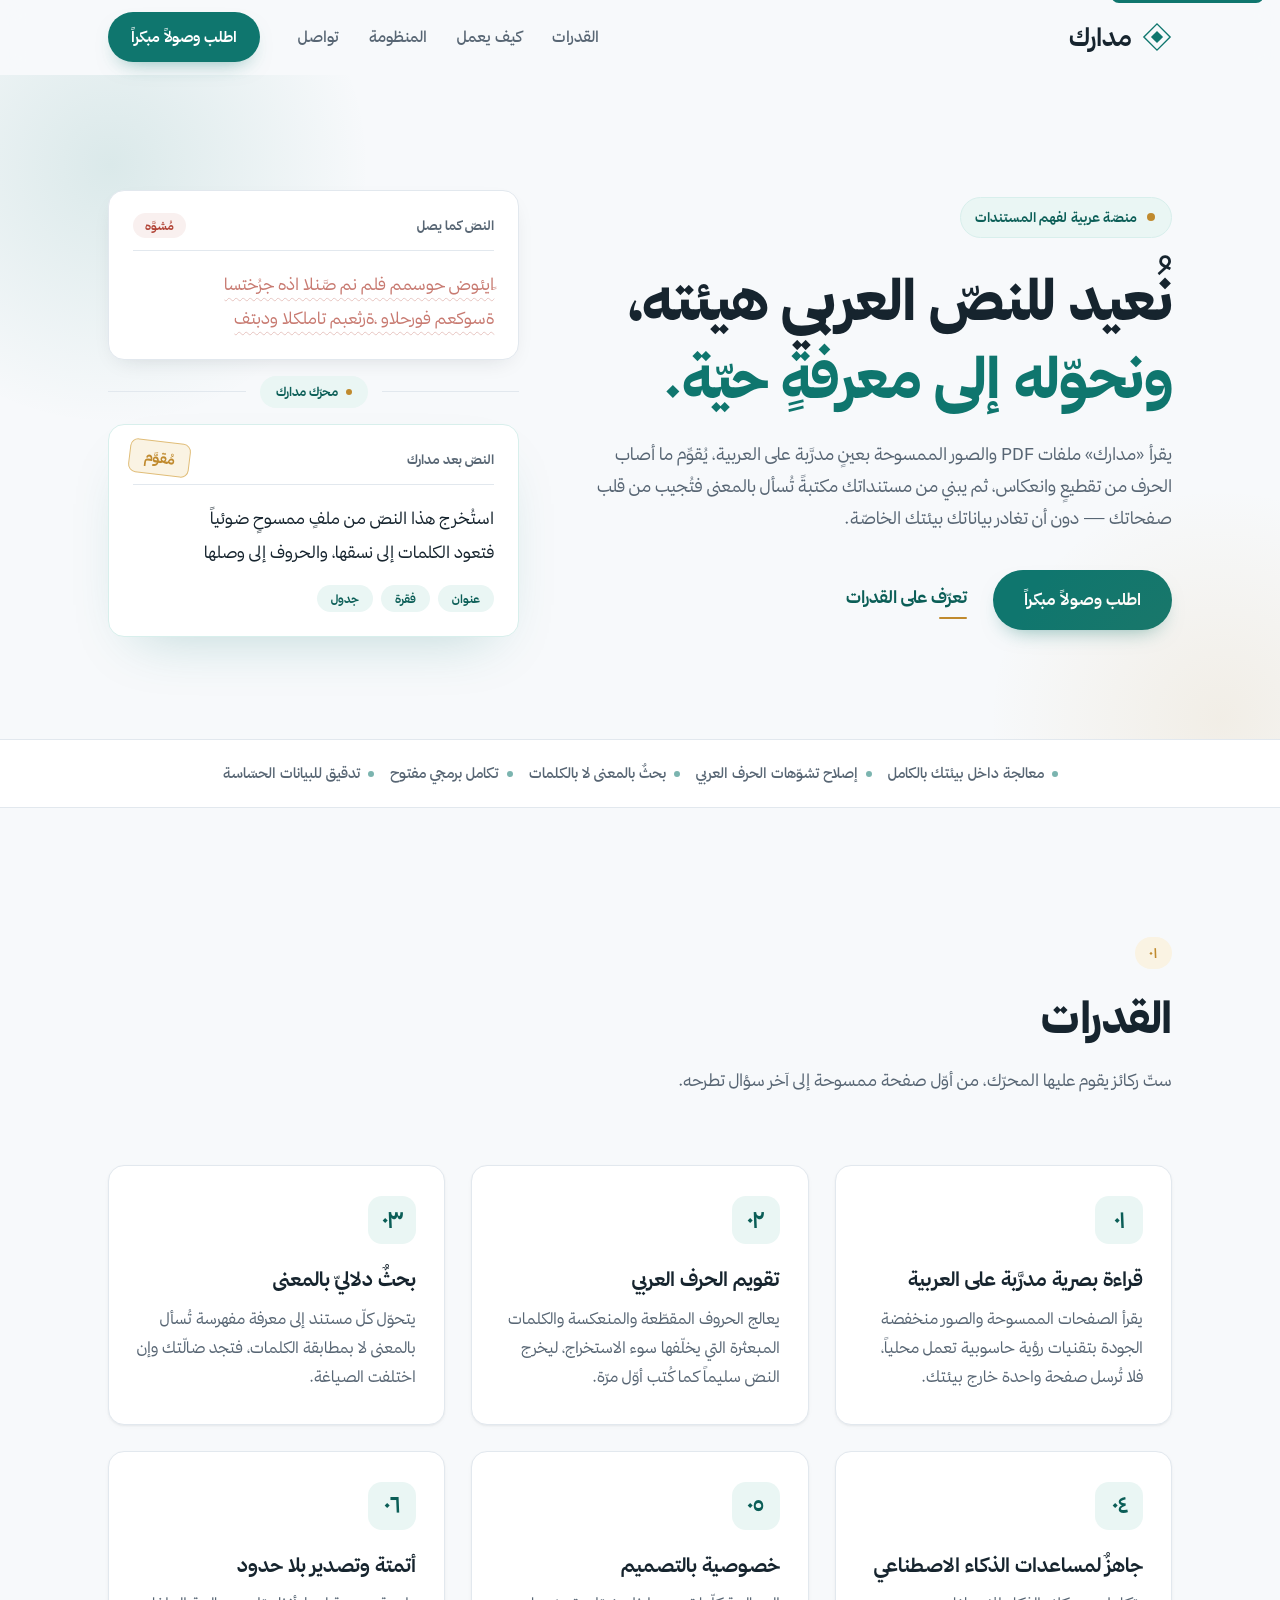
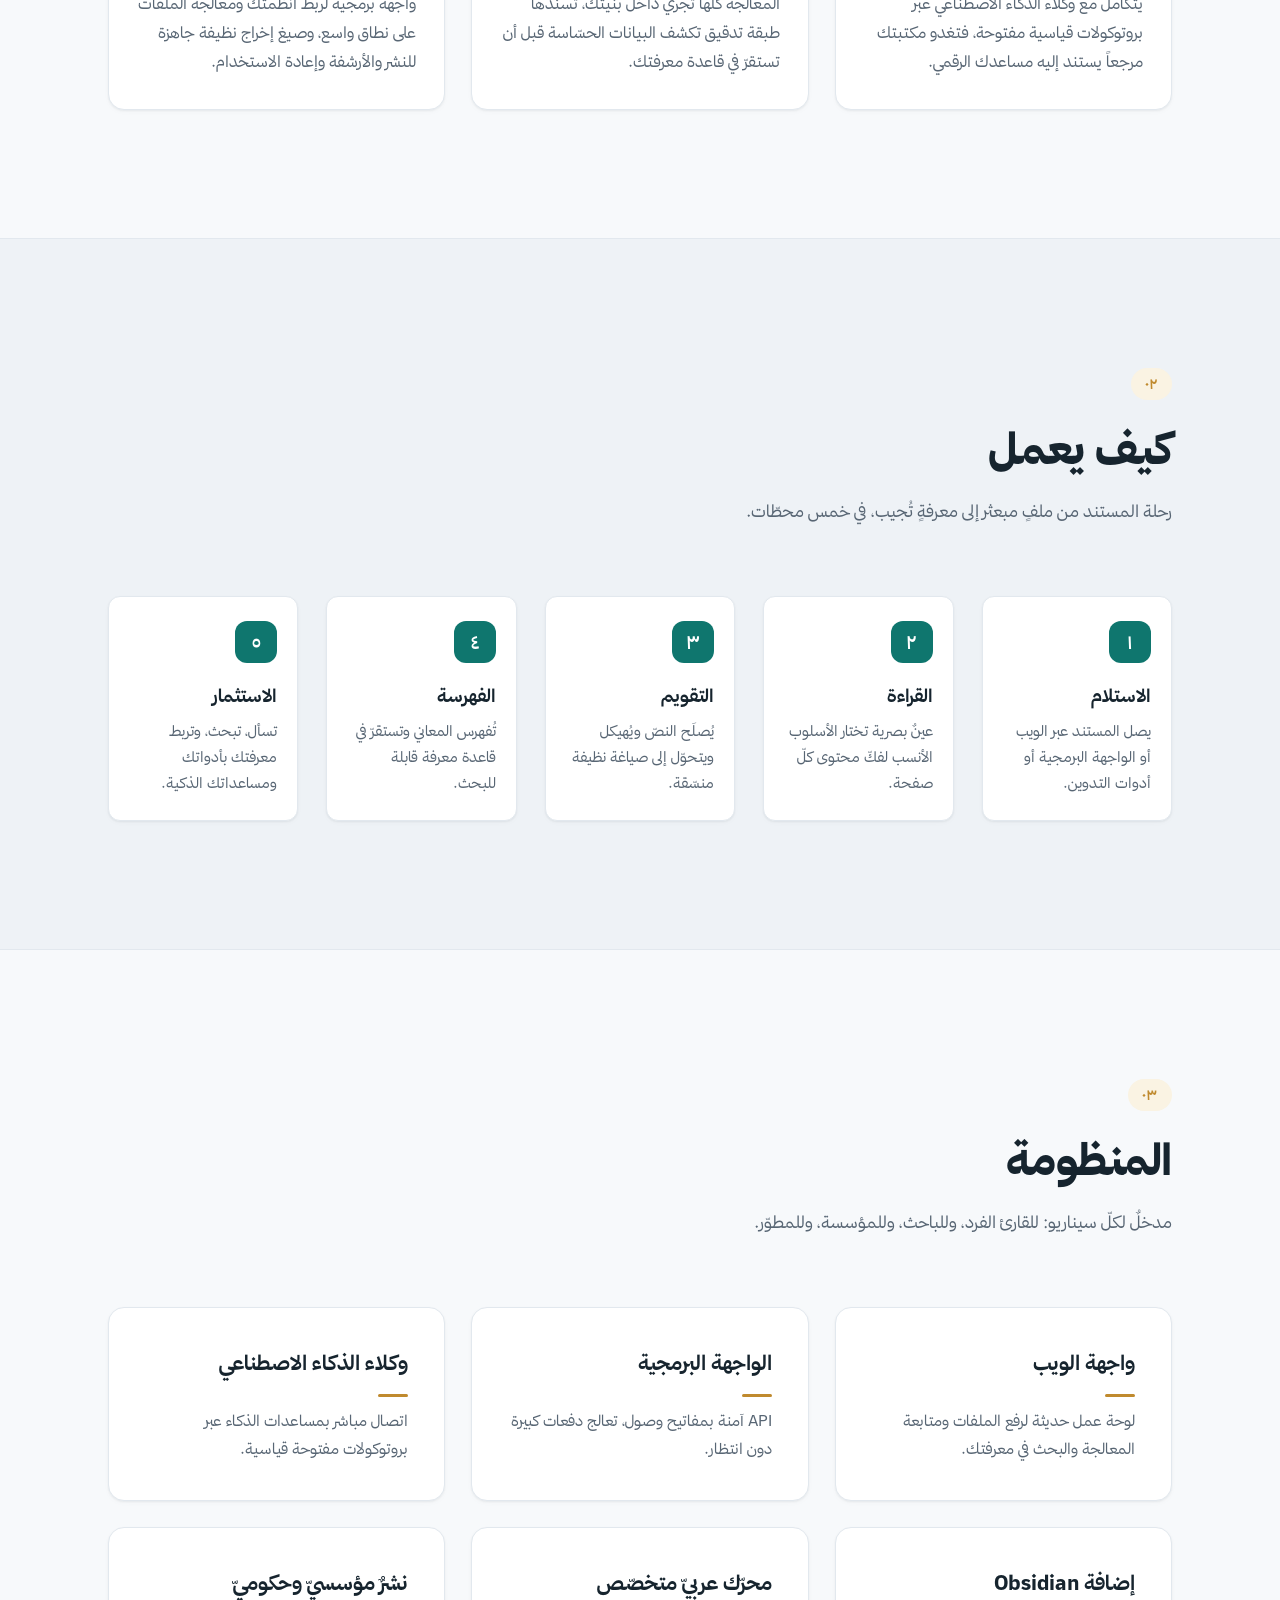
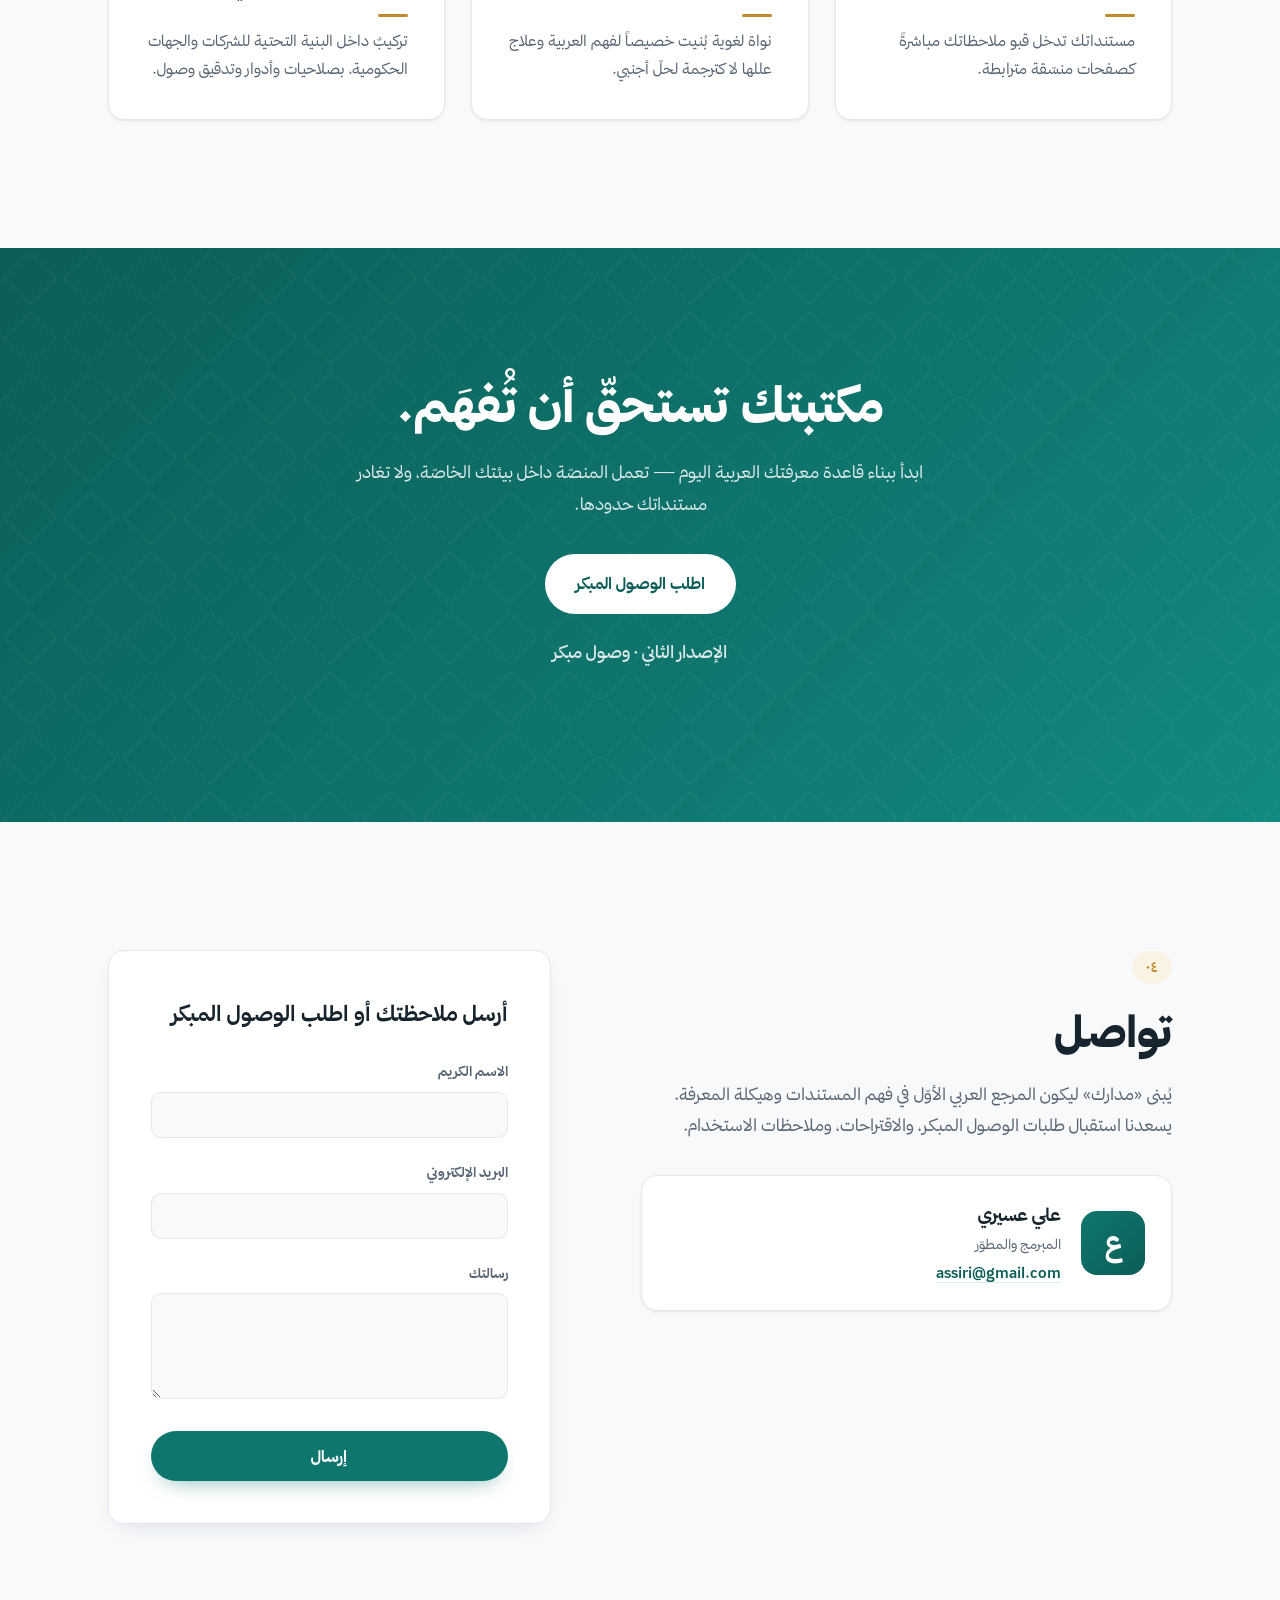
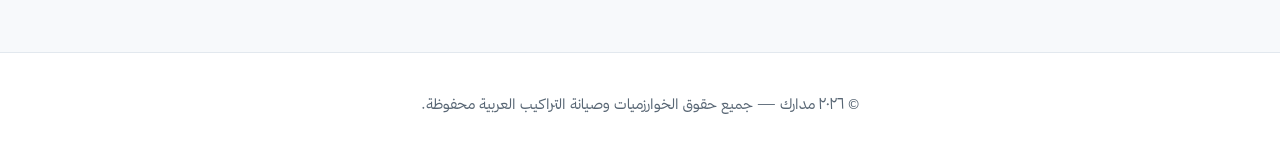
==== commit 6f9ba5a7: "تحديث المحتوى: إزالة التوجّه التعليمي وعبارة التذييل - استبدال «الوحدة التعليمية» ببطاقة «نشر مؤسسي " ====
--- a/index.html
+++ b/index.html
@@ -210,8 +210,8 @@
                         <p>نواة لغوية بُنيت خصيصاً لفهم العربية وعلاج عللها لا كترجمة لحلّ أجنبي.</p>
                     </div>
                     <div class="eco-cell">
-                        <h3>الوحدة التعليمية</h3>
-                        <p>تحوّل المقرّرات والمستندات التعليمية إلى محتوى منظّم قابل للاستذكار.</p>
+                        <h3>نشرٌ مؤسسيّ وحكوميّ</h3>
+                        <p>تركيبٌ داخل البنية التحتية للشركات والجهات الحكومية، بصلاحيات وأدوار وتدقيق وصول.</p>
                     </div>
                 </div>
             </div>
@@ -275,7 +275,6 @@
     <footer class="site-footer">
         <div class="container footer-inner">
             <p>© ٢٠٢٦ مدارك — جميع حقوق الخوارزميات وصيانة التراكيب العربية محفوظة.</p>
-            <p class="footer-note">تُبنى المنصّة فوق مكوّنات مفتوحة المصدر، ويُحفَظ لكلٍّ منها ترخيصه وحقوق أصحابه.</p>
         </div>
     </footer>
 
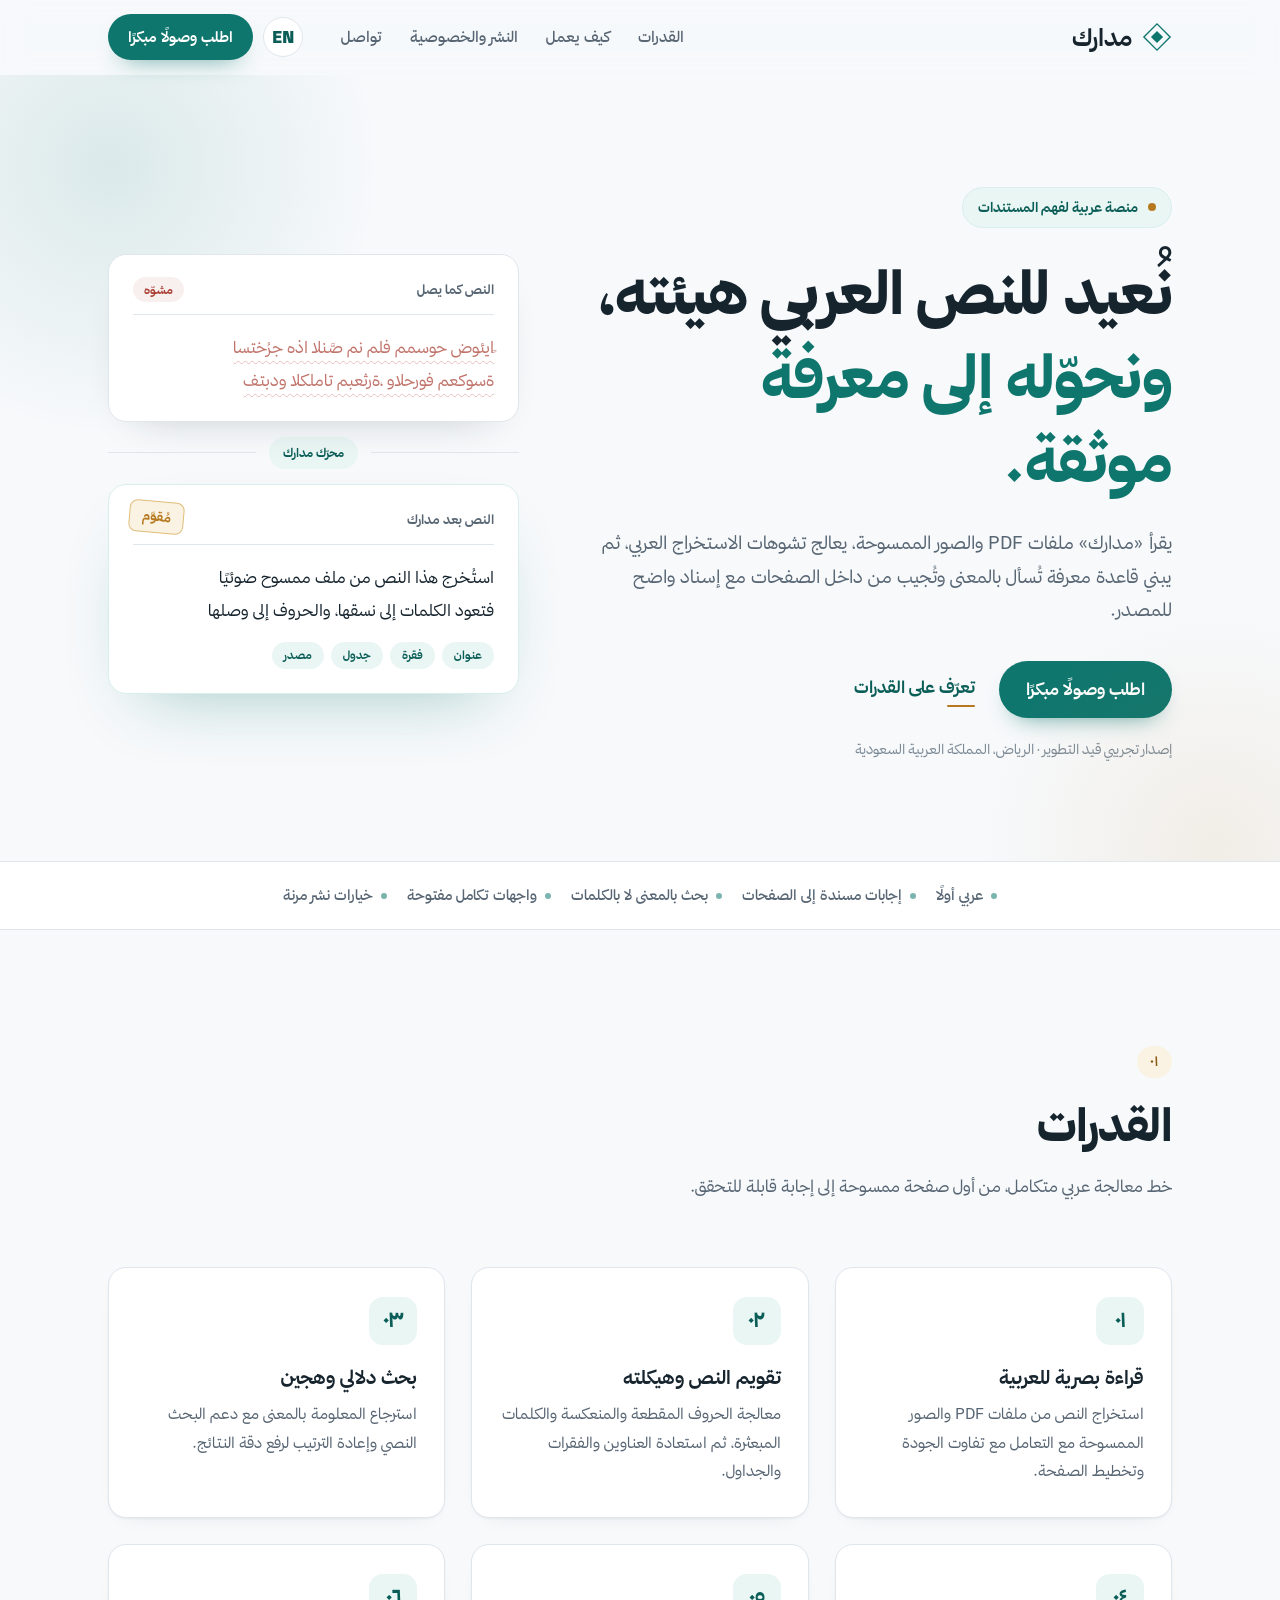
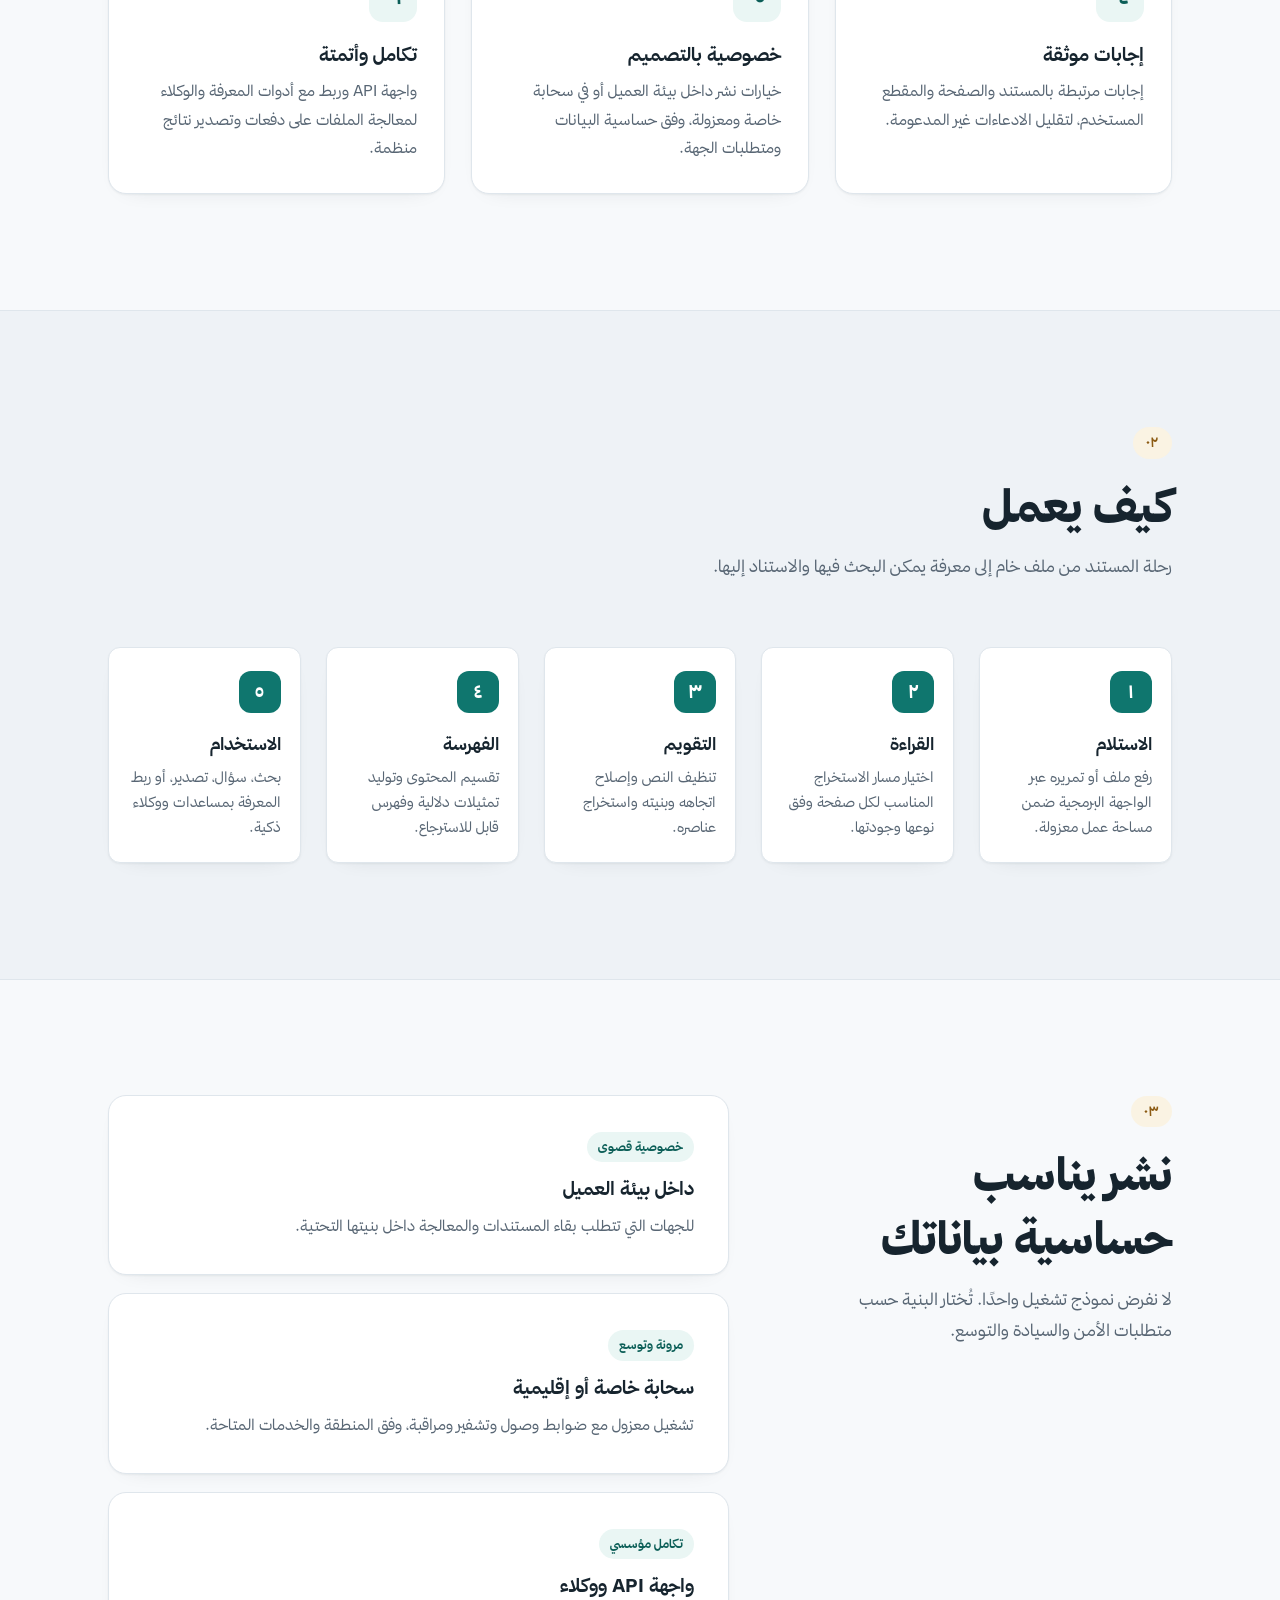
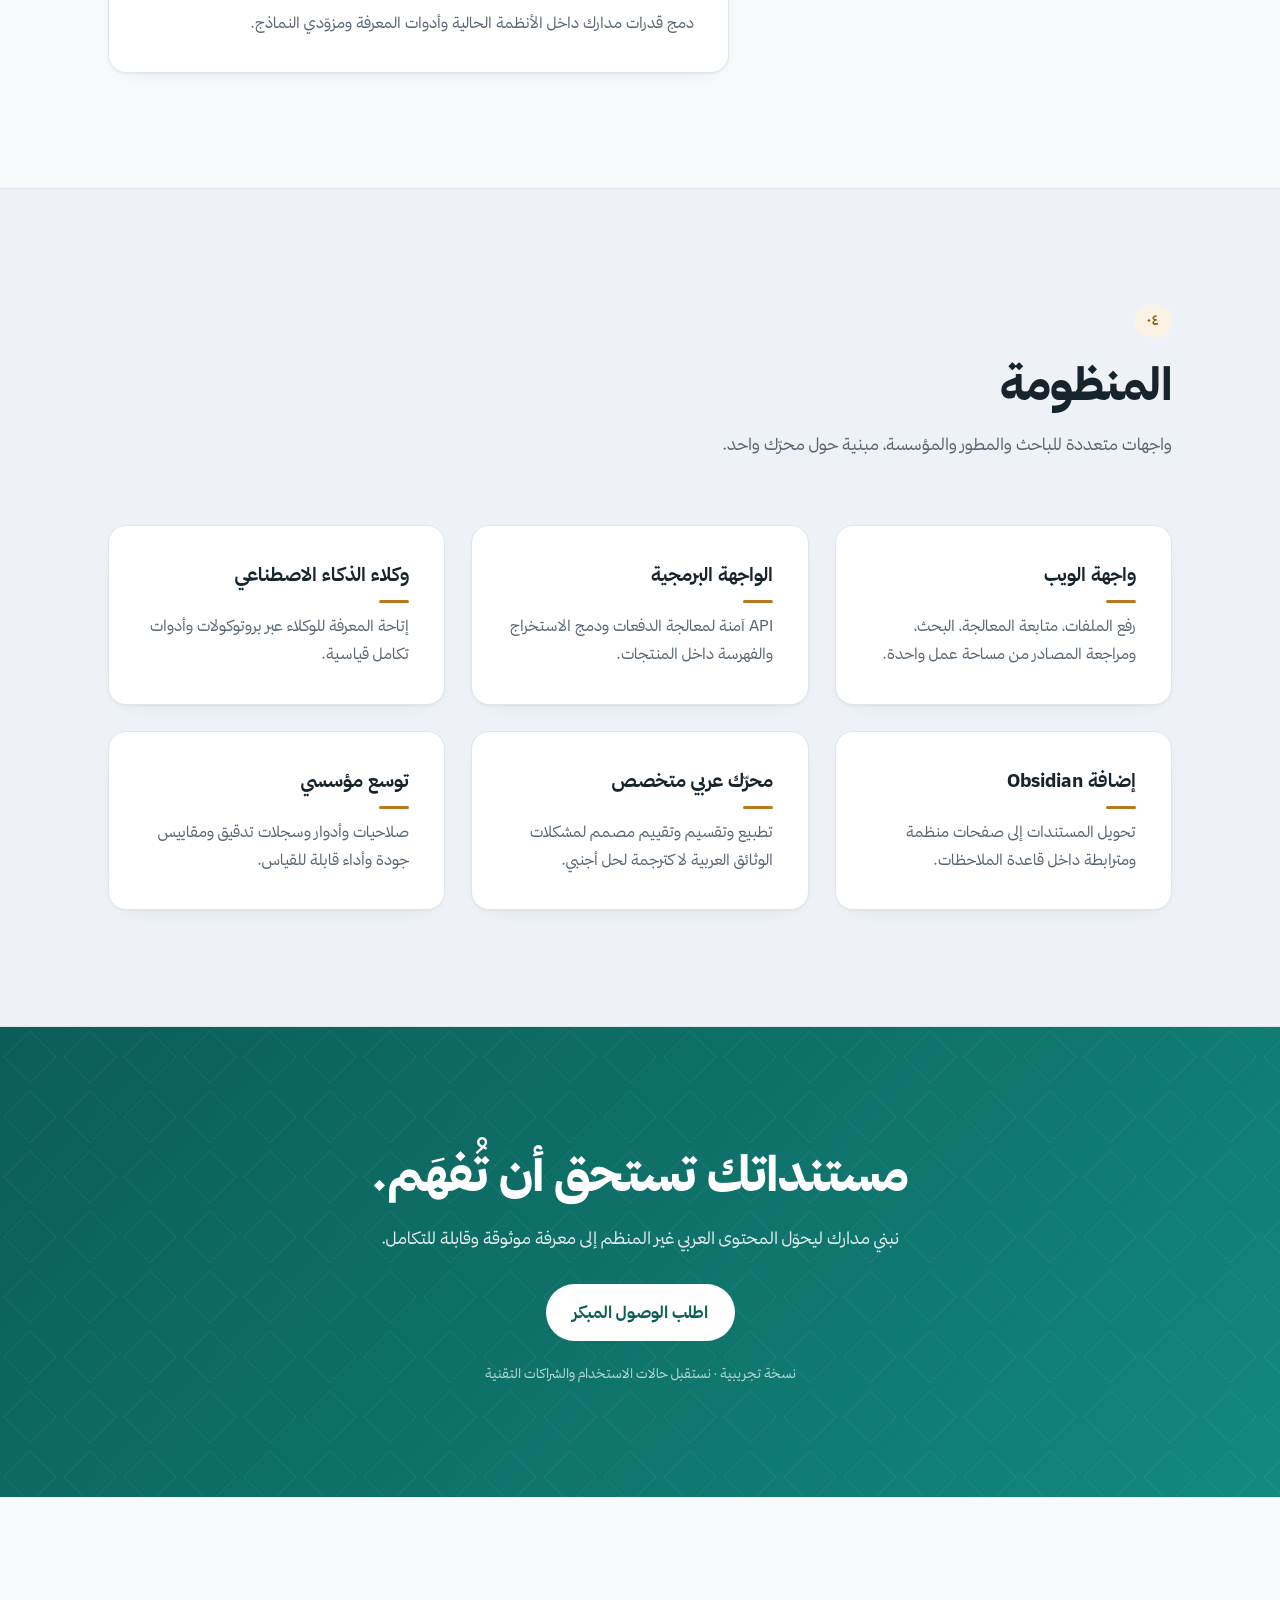
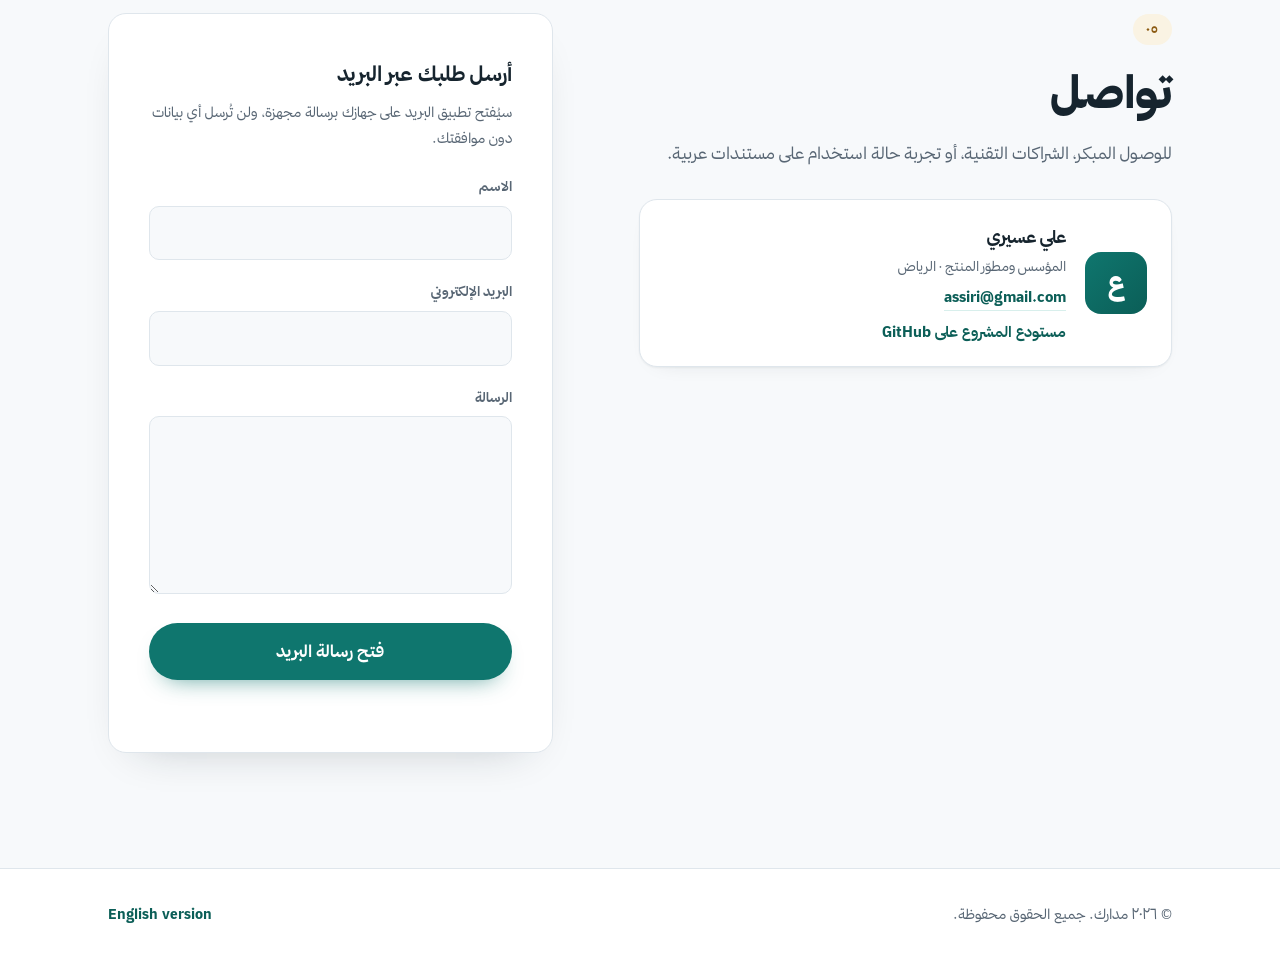
==== commit 82278212: "إصلاح صفحة الهبوط ومحتوى المنتج والتواصل" ====
--- a/index.html
+++ b/index.html
@@ -3,21 +3,36 @@
 <head>
     <meta charset="UTF-8">
     <meta name="viewport" content="width=device-width, initial-scale=1.0">
-    <title>مدارك — منصّة عربية لفهم المستندات وتحويلها إلى معرفة</title>
-    <meta name="description" content="مدارك يقرأ مستنداتك العربية الممسوحة، يُصلح تشوّهات الحرف العربي، ويحوّل أرشيفك إلى مكتبة معرفية تُسأل بلغتك — بخصوصية تامّة داخل بيئتك.">
-    <meta property="og:title" content="مدارك — حيث يستعيد النصّ العربي هيئته">
-    <meta property="og:description" content="منصّة عربية لفهم المستندات: قراءة بصرية، إصلاح للنص، وبحث دلالي بالمعنى.">
+    <meta name="description" content="مدارك منصة عربية لفهم المستندات: قراءة بصرية، تقويم للنص العربي، فهرسة دلالية، وإجابات موثقة بالمصادر مع خيارات نشر خاصة وسحابية.">
     <meta name="theme-color" content="#0f766e">
+    <meta name="color-scheme" content="light">
+    <meta name="robots" content="index, follow">
+
+    <title>مدارك — منصة عربية لفهم المستندات وتحويلها إلى معرفة</title>
+    <link rel="canonical" href="https://3ssiri.github.io/Madarek/">
+    <link rel="alternate" hreflang="ar" href="https://3ssiri.github.io/Madarek/">
+    <link rel="alternate" hreflang="en" href="https://3ssiri.github.io/Madarek/en/">
+    <link rel="alternate" hreflang="x-default" href="https://3ssiri.github.io/Madarek/">
+
+    <meta property="og:type" content="website">
+    <meta property="og:locale" content="ar_SA">
+    <meta property="og:site_name" content="مدارك">
+    <meta property="og:url" content="https://3ssiri.github.io/Madarek/">
+    <meta property="og:title" content="مدارك — منصة عربية لفهم المستندات">
+    <meta property="og:description" content="قراءة بصرية، تقويم للنص العربي، بحث دلالي، وإجابات موثقة من داخل مستنداتك.">
+    <meta name="twitter:card" content="summary">
+    <meta name="twitter:title" content="مدارك — منصة عربية لفهم المستندات">
+    <meta name="twitter:description" content="حوّل المستندات العربية الممسوحة إلى معرفة قابلة للبحث والاسترجاع والتكامل.">
+
     <link rel="icon" href="data:image/svg+xml,%3Csvg xmlns='http://www.w3.org/2000/svg' viewBox='0 0 64 64'%3E%3Crect width='64' height='64' rx='14' fill='%230f766e'/%3E%3Cpath d='M32 13 51 32 32 51 13 32Z' fill='%23ffffff'/%3E%3Cpath d='M32 24 40 32 32 40 24 32Z' fill='%230f766e'/%3E%3C/svg%3E">
     <link rel="preload" href="fonts/ThmanyahSans-Regular.woff2" as="font" type="font/woff2" crossorigin>
     <link rel="preload" href="fonts/ThmanyahSans-Bold.woff2" as="font" type="font/woff2" crossorigin>
     <link rel="stylesheet" href="style.css">
+    <script>document.documentElement.classList.add('js');</script>
 </head>
 <body>
-
     <a class="skip-link" href="#main">تجاوز إلى المحتوى</a>
 
-    <!-- ـــــــــ Header ـــــــــ -->
     <header class="site-header">
         <div class="container header-inner">
             <a href="#top" class="brand" aria-label="مدارك — الصفحة الرئيسية">
@@ -27,43 +42,42 @@
                 </svg>
                 <span class="brand-name">مدارك</span>
             </a>
+
             <nav class="site-nav" aria-label="التنقل الرئيسي">
                 <a href="#capabilities">القدرات</a>
                 <a href="#method">كيف يعمل</a>
-                <a href="#ecosystem">المنظومة</a>
+                <a href="#deployment">النشر والخصوصية</a>
                 <a href="#contact">تواصل</a>
             </nav>
-            <a href="#contact" class="btn btn-ink header-cta">اطلب وصولاً مبكراً</a>
+
+            <div class="header-actions">
+                <a class="language-link" href="en/" lang="en" dir="ltr" aria-label="View the English version">EN</a>
+                <a href="#contact" class="btn btn-ink header-cta">اطلب وصولًا مبكرًا</a>
+            </div>
         </div>
     </header>
 
     <main id="main">
-
-        <!-- ـــــــــ Hero ـــــــــ -->
         <section id="top" class="hero">
             <div class="container hero-grid">
                 <div class="hero-copy reveal">
-                    <p class="kicker">منصّة عربية لفهم المستندات</p>
-                    <h1 class="display">
-                        نُعيد للنصّ العربي هيئته،<br>
-                        <em>ونحوّله إلى معرفةٍ حيّة.</em>
-                    </h1>
+                    <p class="kicker">منصة عربية لفهم المستندات</p>
+                    <h1 class="display">نُعيد للنص العربي هيئته،<br><em>ونحوّله إلى معرفة موثقة.</em></h1>
                     <p class="lede">
-                        يقرأ «مدارك» ملفات PDF والصور الممسوحة بعينٍ مدرَّبة على العربية،
-                        يُقوِّم ما أصاب الحرف من تقطيعٍ وانعكاس، ثم يبني من مستنداتك
-                        مكتبةً تُسأل بالمعنى فتُجيب من قلب صفحاتك — دون أن تغادر
-                        بياناتك بيئتك الخاصّة.
+                        يقرأ «مدارك» ملفات PDF والصور الممسوحة، يعالج تشوهات الاستخراج العربي،
+                        ثم يبني قاعدة معرفة تُسأل بالمعنى وتُجيب من داخل الصفحات مع إسناد واضح للمصدر.
                     </p>
                     <div class="hero-actions">
-                        <a href="#contact" class="btn btn-ink">اطلب وصولاً مبكراً</a>
+                        <a href="#contact" class="btn btn-ink">اطلب وصولًا مبكرًا</a>
                         <a href="#capabilities" class="btn-line">تعرّف على القدرات</a>
                     </div>
-                </div>
-
-                <!-- Before / after specimen — the product in one glance -->
-                <figure class="specimen reveal" aria-label="عينة: نص قبل المعالجة وبعدها">
+                    <p class="hero-note">إصدار تجريبي قيد التطوير · الرياض، المملكة العربية السعودية</p>
+                </div>
+
+                <figure class="specimen reveal" aria-labelledby="specimen-caption">
+                    <figcaption id="specimen-caption" class="sr-only">مثال توضيحي للنص قبل المعالجة وبعدها</figcaption>
                     <div class="doc doc-before">
-                        <div class="doc-bar"><span>النصّ كما يصل</span><span class="doc-flag">مُشوَّه</span></div>
+                        <div class="doc-bar"><span>النص كما يصل</span><span class="doc-flag">مشوّه</span></div>
                         <p class="doc-text broken" aria-hidden="true">ًايئوض حوسمم فلم نم صَّنلا اذه جرُختسا</p>
                         <p class="doc-text broken" aria-hidden="true">ةسوكعم فورحلاو ،ةرثعبم تاملكلا ودبتف</p>
                     </div>
@@ -74,212 +88,231 @@
                     </div>
                     <div class="doc doc-after">
                         <span class="doc-stamp" aria-hidden="true">مُقوَّم</span>
-                        <div class="doc-bar"><span>النصّ بعد مدارك</span><span class="doc-flag ok">سليم</span></div>
-                        <p class="doc-text">استُخرج هذا النصّ من ملفٍ ممسوحٍ ضوئياً</p>
+                        <div class="doc-bar"><span>النص بعد مدارك</span><span class="doc-flag ok">سليم</span></div>
+                        <p class="doc-text">استُخرج هذا النص من ملف ممسوح ضوئيًا</p>
                         <p class="doc-text">فتعود الكلمات إلى نسقها، والحروف إلى وصلها</p>
-                        <div class="doc-tags">
-                            <span>عنوان</span><span>فقرة</span><span>جدول</span>
+                        <div class="doc-tags" aria-label="أنواع العناصر المستخرجة">
+                            <span>عنوان</span><span>فقرة</span><span>جدول</span><span>مصدر</span>
                         </div>
                     </div>
                 </figure>
             </div>
         </section>
 
-        <!-- ـــــــــ Credo strip ـــــــــ -->
-        <div class="credo" role="presentation">
+        <div class="credo" aria-label="مزايا أساسية">
             <div class="container credo-items">
-                <span>معالجة داخل بيئتك بالكامل</span>
-                <span>إصلاح تشوّهات الحرف العربي</span>
-                <span>بحثٌ بالمعنى لا بالكلمات</span>
-                <span>تكامل برمجي مفتوح</span>
-                <span>تدقيق للبيانات الحسّاسة</span>
+                <span>عربي أولًا</span>
+                <span>إجابات مسندة إلى الصفحات</span>
+                <span>بحث بالمعنى لا بالكلمات</span>
+                <span>واجهات تكامل مفتوحة</span>
+                <span>خيارات نشر مرنة</span>
             </div>
         </div>
 
-        <!-- ـــــــــ Capabilities ـــــــــ -->
         <section id="capabilities" class="section">
             <div class="container">
                 <header class="section-head reveal">
                     <span class="section-no">٠١</span>
                     <h2 class="display">القدرات</h2>
-                    <p>ستّ ركائز يقوم عليها المحرّك، من أوّل صفحة ممسوحة إلى آخر سؤال تطرحه.</p>
+                    <p>خط معالجة عربي متكامل، من أول صفحة ممسوحة إلى إجابة قابلة للتحقق.</p>
                 </header>
 
                 <div class="cap-grid">
                     <article class="cap reveal">
                         <span class="cap-no">٠١</span>
-                        <h3>قراءة بصرية مدرَّبة على العربية</h3>
-                        <p>يقرأ الصفحات الممسوحة والصور منخفضة الجودة بتقنيات رؤية حاسوبية تعمل محلياً، فلا تُرسل صفحة واحدة خارج بيئتك.</p>
+                        <h3>قراءة بصرية للعربية</h3>
+                        <p>استخراج النص من ملفات PDF والصور الممسوحة مع التعامل مع تفاوت الجودة وتخطيط الصفحة.</p>
                     </article>
                     <article class="cap reveal">
                         <span class="cap-no">٠٢</span>
-                        <h3>تقويم الحرف العربي</h3>
-                        <p>يعالج الحروف المقطّعة والمنعكسة والكلمات المبعثرة التي يخلّفها سوء الاستخراج، ليخرج النصّ سليماً كما كُتب أوّل مرّة.</p>
+                        <h3>تقويم النص وهيكلته</h3>
+                        <p>معالجة الحروف المقطعة والمنعكسة والكلمات المبعثرة، ثم استعادة العناوين والفقرات والجداول.</p>
                     </article>
                     <article class="cap reveal">
                         <span class="cap-no">٠٣</span>
-                        <h3>بحثٌ دلاليّ بالمعنى</h3>
-                        <p>يتحوّل كلّ مستند إلى معرفة مفهرسة تُسأل بالمعنى لا بمطابقة الكلمات، فتجد ضالّتك وإن اختلفت الصياغة.</p>
+                        <h3>بحث دلالي وهجين</h3>
+                        <p>استرجاع المعلومة بالمعنى مع دعم البحث النصي وإعادة الترتيب لرفع دقة النتائج.</p>
                     </article>
                     <article class="cap reveal">
                         <span class="cap-no">٠٤</span>
-                        <h3>جاهزٌ لمساعدات الذكاء الاصطناعي</h3>
-                        <p>يتكامل مع وكلاء الذكاء الاصطناعي عبر بروتوكولات قياسية مفتوحة، فتغدو مكتبتك مرجعاً يستند إليه مساعدك الرقمي.</p>
+                        <h3>إجابات موثقة</h3>
+                        <p>إجابات مرتبطة بالمستند والصفحة والمقطع المستخدم، لتقليل الادعاءات غير المدعومة.</p>
                     </article>
                     <article class="cap reveal">
                         <span class="cap-no">٠٥</span>
                         <h3>خصوصية بالتصميم</h3>
-                        <p>المعالجة كلّها تجري داخل بنيتك، تسندها طبقة تدقيق تكشف البيانات الحسّاسة قبل أن تستقرّ في قاعدة معرفتك.</p>
+                        <p>خيارات نشر داخل بيئة العميل أو في سحابة خاصة ومعزولة، وفق حساسية البيانات ومتطلبات الجهة.</p>
                     </article>
                     <article class="cap reveal">
                         <span class="cap-no">٠٦</span>
-                        <h3>أتمتة وتصدير بلا حدود</h3>
-                        <p>واجهة برمجية لربط أنظمتك ومعالجة الملفات على نطاق واسع، وصيغ إخراج نظيفة جاهزة للنشر والأرشفة وإعادة الاستخدام.</p>
-                    </article>
-                </div>
-            </div>
-        </section>
-
-        <!-- ـــــــــ Method ـــــــــ -->
+                        <h3>تكامل وأتمتة</h3>
+                        <p>واجهة API وربط مع أدوات المعرفة والوكلاء لمعالجة الملفات على دفعات وتصدير نتائج منظمة.</p>
+                    </article>
+                </div>
+            </div>
+        </section>
+
         <section id="method" class="section section-alt">
             <div class="container">
                 <header class="section-head reveal">
                     <span class="section-no">٠٢</span>
                     <h2 class="display">كيف يعمل</h2>
-                    <p>رحلة المستند من ملفٍ مبعثر إلى معرفةٍ تُجيب، في خمس محطّات.</p>
+                    <p>رحلة المستند من ملف خام إلى معرفة يمكن البحث فيها والاستناد إليها.</p>
                 </header>
 
                 <ol class="steps">
                     <li class="step reveal">
                         <span class="step-no">١</span>
                         <h3>الاستلام</h3>
-                        <p>يصل المستند عبر الويب أو الواجهة البرمجية أو أدوات التدوين.</p>
+                        <p>رفع ملف أو تمريره عبر الواجهة البرمجية ضمن مساحة عمل معزولة.</p>
                     </li>
                     <li class="step reveal">
                         <span class="step-no">٢</span>
                         <h3>القراءة</h3>
-                        <p>عينٌ بصرية تختار الأسلوب الأنسب لفكّ محتوى كلّ صفحة.</p>
+                        <p>اختيار مسار الاستخراج المناسب لكل صفحة وفق نوعها وجودتها.</p>
                     </li>
                     <li class="step reveal">
                         <span class="step-no">٣</span>
                         <h3>التقويم</h3>
-                        <p>يُصلَح النصّ ويُهيكل ويتحوّل إلى صياغة نظيفة منسّقة.</p>
+                        <p>تنظيف النص وإصلاح اتجاهه وبنيته واستخراج عناصره.</p>
                     </li>
                     <li class="step reveal">
                         <span class="step-no">٤</span>
                         <h3>الفهرسة</h3>
-                        <p>تُفهرس المعاني وتستقرّ في قاعدة معرفة قابلة للبحث.</p>
+                        <p>تقسيم المحتوى وتوليد تمثيلات دلالية وفهرس قابل للاسترجاع.</p>
                     </li>
                     <li class="step reveal">
                         <span class="step-no">٥</span>
-                        <h3>الاستثمار</h3>
-                        <p>تسأل، تبحث، وتربط معرفتك بأدواتك ومساعداتك الذكية.</p>
+                        <h3>الاستخدام</h3>
+                        <p>بحث، سؤال، تصدير، أو ربط المعرفة بمساعدات ووكلاء ذكية.</p>
                     </li>
                 </ol>
             </div>
         </section>
 
-        <!-- ـــــــــ Ecosystem ـــــــــ -->
-        <section id="ecosystem" class="section">
+        <section id="deployment" class="section">
+            <div class="container deployment-grid">
+                <header class="section-head reveal">
+                    <span class="section-no">٠٣</span>
+                    <h2 class="display">نشر يناسب حساسية بياناتك</h2>
+                    <p>لا نفرض نموذج تشغيل واحدًا. تُختار البنية حسب متطلبات الأمن والسيادة والتوسع.</p>
+                </header>
+
+                <div class="deployment-options">
+                    <article class="deployment-card reveal">
+                        <span class="status-badge">خصوصية قصوى</span>
+                        <h3>داخل بيئة العميل</h3>
+                        <p>للجهات التي تتطلب بقاء المستندات والمعالجة داخل بنيتها التحتية.</p>
+                    </article>
+                    <article class="deployment-card reveal">
+                        <span class="status-badge">مرونة وتوسع</span>
+                        <h3>سحابة خاصة أو إقليمية</h3>
+                        <p>تشغيل معزول مع ضوابط وصول وتشفير ومراقبة، وفق المنطقة والخدمات المتاحة.</p>
+                    </article>
+                    <article class="deployment-card reveal">
+                        <span class="status-badge">تكامل مؤسسي</span>
+                        <h3>واجهة API ووكلاء</h3>
+                        <p>دمج قدرات مدارك داخل الأنظمة الحالية وأدوات المعرفة ومزوّدي النماذج.</p>
+                    </article>
+                </div>
+            </div>
+        </section>
+
+        <section id="ecosystem" class="section section-alt">
             <div class="container">
                 <header class="section-head reveal">
-                    <span class="section-no">٠٣</span>
+                    <span class="section-no">٠٤</span>
                     <h2 class="display">المنظومة</h2>
-                    <p>مدخلٌ لكلّ سيناريو: للقارئ الفرد، وللباحث، وللمؤسسة، وللمطوّر.</p>
+                    <p>واجهات متعددة للباحث والمطور والمؤسسة، مبنية حول محرّك واحد.</p>
                 </header>
 
-                <div class="eco-grid reveal">
-                    <div class="eco-cell">
+                <div class="eco-grid">
+                    <article class="eco-cell reveal">
                         <h3>واجهة الويب</h3>
-                        <p>لوحة عمل حديثة لرفع الملفات ومتابعة المعالجة والبحث في معرفتك.</p>
-                    </div>
-                    <div class="eco-cell">
+                        <p>رفع الملفات، متابعة المعالجة، البحث، ومراجعة المصادر من مساحة عمل واحدة.</p>
+                    </article>
+                    <article class="eco-cell reveal">
                         <h3>الواجهة البرمجية</h3>
-                        <p>‏API آمنة بمفاتيح وصول، تعالج دفعات كبيرة دون انتظار.</p>
-                    </div>
-                    <div class="eco-cell">
+                        <p>API آمنة لمعالجة الدفعات ودمج الاستخراج والفهرسة داخل المنتجات.</p>
+                    </article>
+                    <article class="eco-cell reveal">
                         <h3>وكلاء الذكاء الاصطناعي</h3>
-                        <p>اتصال مباشر بمساعدات الذكاء عبر بروتوكولات مفتوحة قياسية.</p>
-                    </div>
-                    <div class="eco-cell">
+                        <p>إتاحة المعرفة للوكلاء عبر بروتوكولات وأدوات تكامل قياسية.</p>
+                    </article>
+                    <article class="eco-cell reveal">
                         <h3>إضافة Obsidian</h3>
-                        <p>مستنداتك تدخل قبو ملاحظاتك مباشرةً كصفحات منسّقة مترابطة.</p>
-                    </div>
-                    <div class="eco-cell">
-                        <h3>محرّك عربيّ متخصّص</h3>
-                        <p>نواة لغوية بُنيت خصيصاً لفهم العربية وعلاج عللها لا كترجمة لحلّ أجنبي.</p>
-                    </div>
-                    <div class="eco-cell">
-                        <h3>نشرٌ مؤسسيّ وحكوميّ</h3>
-                        <p>تركيبٌ داخل البنية التحتية للشركات والجهات الحكومية، بصلاحيات وأدوار وتدقيق وصول.</p>
-                    </div>
-                </div>
-            </div>
-        </section>
-
-        <!-- ـــــــــ CTA band ـــــــــ -->
-        <section class="cta-band">
+                        <p>تحويل المستندات إلى صفحات منظمة ومترابطة داخل قاعدة الملاحظات.</p>
+                    </article>
+                    <article class="eco-cell reveal">
+                        <h3>محرّك عربي متخصص</h3>
+                        <p>تطبيع وتقسيم وتقييم مصمم لمشكلات الوثائق العربية لا كترجمة لحل أجنبي.</p>
+                    </article>
+                    <article class="eco-cell reveal">
+                        <h3>توسع مؤسسي</h3>
+                        <p>صلاحيات وأدوار وسجلات تدقيق ومقاييس جودة وأداء قابلة للقياس.</p>
+                    </article>
+                </div>
+            </div>
+        </section>
+
+        <section class="cta-band" aria-labelledby="cta-title">
             <div class="container cta-inner reveal">
-                <h2 class="display">مكتبتك تستحقّ أن تُفهَم.</h2>
-                <p>ابدأ ببناء قاعدة معرفتك العربية اليوم — تعمل المنصّة داخل بيئتك الخاصّة، ولا تغادر مستنداتك حدودها.</p>
+                <h2 id="cta-title" class="display">مستنداتك تستحق أن تُفهَم.</h2>
+                <p>نبني مدارك ليحوّل المحتوى العربي غير المنظم إلى معرفة موثوقة وقابلة للتكامل.</p>
                 <a href="#contact" class="btn btn-paper">اطلب الوصول المبكر</a>
-                <p class="cta-note">الإصدار الثاني · وصول مبكر</p>
-            </div>
-        </section>
-
-        <!-- ـــــــــ Contact ـــــــــ -->
+                <p class="cta-note">نسخة تجريبية · نستقبل حالات الاستخدام والشراكات التقنية</p>
+            </div>
+        </section>
+
         <section id="contact" class="section">
             <div class="container contact-grid">
                 <div class="contact-copy reveal">
                     <header class="section-head">
-                        <span class="section-no">٠٤</span>
+                        <span class="section-no">٠٥</span>
                         <h2 class="display">تواصل</h2>
-                        <p>
-                            يُبنى «مدارك» ليكون المرجع العربي الأوّل في فهم المستندات
-                            وهيكلة المعرفة. يسعدنا استقبال طلبات الوصول المبكر،
-                            والاقتراحات، وملاحظات الاستخدام.
-                        </p>
+                        <p>للوصول المبكر، الشراكات التقنية، أو تجربة حالة استخدام على مستندات عربية.</p>
                     </header>
                     <div class="dev-card">
                         <span class="dev-monogram" aria-hidden="true">ع</span>
                         <div class="dev-details">
                             <h3>علي عسيري</h3>
-                            <p>المبرمج والمطوّر</p>
-                            <a href="mailto:assiri@gmail.com" class="dev-mail">assiri@gmail.com</a>
+                            <p>المؤسس ومطوّر المنتج · الرياض</p>
+                            <a href="mailto:assiri@gmail.com" class="dev-mail" dir="ltr">assiri@gmail.com</a>
+                            <a href="https://github.com/3ssiri/Madarek" class="dev-link" target="_blank" rel="noopener noreferrer">مستودع المشروع على GitHub</a>
                         </div>
                     </div>
                 </div>
 
-                <form class="contact-form reveal" onsubmit="event.preventDefault(); alert('وصلت رسالتك، شكراً لك. سنعود إليك قريباً.'); this.reset();">
-                    <h3>أرسل ملاحظتك أو اطلب الوصول المبكر</h3>
+                <form id="contact-form" class="contact-form reveal" novalidate>
+                    <h3>أرسل طلبك عبر البريد</h3>
+                    <p class="form-intro">سيُفتح تطبيق البريد على جهازك برسالة مجهزة، ولن تُرسل أي بيانات دون موافقتك.</p>
                     <div class="field">
-                        <label for="f-name">الاسم الكريم</label>
-                        <input id="f-name" type="text" name="name" autocomplete="name" required>
+                        <label for="f-name">الاسم</label>
+                        <input id="f-name" type="text" name="name" autocomplete="name" required maxlength="100">
                     </div>
                     <div class="field">
                         <label for="f-mail">البريد الإلكتروني</label>
-                        <input id="f-mail" type="email" name="email" autocomplete="email" required>
+                        <input id="f-mail" type="email" name="email" autocomplete="email" required maxlength="160" dir="ltr">
                     </div>
                     <div class="field">
-                        <label for="f-msg">رسالتك</label>
-                        <textarea id="f-msg" name="message" rows="4" required></textarea>
-                    </div>
-                    <button type="submit" class="btn btn-ink btn-block">إرسال</button>
+                        <label for="f-msg">الرسالة</label>
+                        <textarea id="f-msg" name="message" rows="5" required maxlength="2000"></textarea>
+                    </div>
+                    <button type="submit" class="btn btn-ink btn-block">فتح رسالة البريد</button>
+                    <p id="form-status" class="form-status" role="status" aria-live="polite"></p>
                 </form>
             </div>
         </section>
-
     </main>
 
-    <!-- ـــــــــ Footer ـــــــــ -->
     <footer class="site-footer">
         <div class="container footer-inner">
-            <p>© ٢٠٢٦ مدارك — جميع حقوق الخوارزميات وصيانة التراكيب العربية محفوظة.</p>
+            <p>© ٢٠٢٦ مدارك. جميع الحقوق محفوظة.</p>
+            <a href="en/" lang="en" dir="ltr">English version</a>
         </div>
     </footer>
 
     <script>
-        // Scroll-triggered reveal — disabled when the user prefers reduced motion
         (function () {
             var reduced = window.matchMedia('(prefers-reduced-motion: reduce)').matches;
             var items = document.querySelectorAll('.reveal');
@@ -287,18 +320,17 @@
                 items.forEach(function (el) { el.classList.add('in-view'); });
                 return;
             }
-            var io = new IntersectionObserver(function (entries) {
+            var observer = new IntersectionObserver(function (entries) {
                 entries.forEach(function (entry) {
                     if (entry.isIntersecting) {
                         entry.target.classList.add('in-view');
-                        io.unobserve(entry.target);
+                        observer.unobserve(entry.target);
                     }
                 });
-            }, { threshold: 0.15 });
-            items.forEach(function (el) { io.observe(el); });
+            }, { threshold: 0.12 });
+            items.forEach(function (el) { observer.observe(el); });
         })();
 
-        // Hairline shadow under the header once the page scrolls
         (function () {
             var header = document.querySelector('.site-header');
             var onScroll = function () {
@@ -307,6 +339,31 @@
             window.addEventListener('scroll', onScroll, { passive: true });
             onScroll();
         })();
+
+        (function () {
+            var form = document.getElementById('contact-form');
+            var status = document.getElementById('form-status');
+            form.addEventListener('submit', function (event) {
+                event.preventDefault();
+                status.textContent = '';
+                if (!form.checkValidity()) {
+                    form.reportValidity();
+                    status.textContent = 'أكمل الحقول المطلوبة بصيغة صحيحة.';
+                    return;
+                }
+
+                var data = new FormData(form);
+                var name = String(data.get('name') || '').trim();
+                var email = String(data.get('email') || '').trim();
+                var message = String(data.get('message') || '').trim();
+                var subject = 'طلب تواصل عبر موقع مدارك — ' + name;
+                var body = 'الاسم: ' + name + '\nالبريد: ' + email + '\n\nالرسالة:\n' + message;
+                var mailto = 'mailto:assiri@gmail.com?subject=' + encodeURIComponent(subject) + '&body=' + encodeURIComponent(body);
+
+                status.textContent = 'سيُفتح تطبيق البريد. راجع الرسالة ثم أرسلها من حسابك.';
+                window.location.href = mailto;
+            });
+        })();
     </script>
 </body>
 </html>
--- a/style.css
+++ b/style.css
@@ -1,11 +1,4 @@
-/* ============================================================
-   مدارك — Madarek landing page
-   Theme: «معرفة» — modern, professional, light editorial
-   Clean light field, teal brand, warm gold accent, soft depth
-   Type: خط ثمانية (Thmanyah Sans) — self-hosted, fully consistent
-   ============================================================ */
-
-/* ---------- Fonts — خط ثمانية ---------- */
+/* Madarek landing page — shared RTL/LTR design system */
 @font-face {
     font-family: 'Thmanyah Sans';
     src: url('fonts/ThmanyahSans-Regular.woff2') format('woff2');
@@ -35,900 +28,284 @@
     font-display: swap;
 }
 
-/* ---------- Tokens ---------- */
 :root {
-    /* Palette — light & professional */
-    --bg:          #f7f9fb;   /* page field — soft cool white   */
-    --bg-soft:     #eef2f6;   /* recessed panels                */
-    --surface:     #ffffff;   /* cards, raised surfaces         */
-    --ink:         #16242e;   /* primary text — deep slate      */
-    --ink-soft:    #586674;   /* secondary text                 */
-    --ink-faint:   #8a97a3;   /* tertiary / captions            */
-    --line:        #e2e8ee;   /* hairline borders               */
-    --line-soft:   #eef2f6;
-
-    --primary:     #0f766e;   /* teal — brand                   */
+    --bg: #f7f9fb;
+    --bg-soft: #eef2f6;
+    --surface: #ffffff;
+    --ink: #16242e;
+    --ink-soft: #586674;
+    --ink-faint: #7b8995;
+    --line: #dfe6ec;
+    --primary: #0f766e;
     --primary-700: #0b5e57;
-    --primary-600: #0f766e;
-    --primary-100: #d8efec;   /* teal tint                      */
-    --primary-50:  #eaf6f4;
-
-    --accent:      #c08a2e;   /* warm gold accent               */
+    --primary-100: #d8efec;
+    --primary-50: #eaf6f4;
+    --accent: #b7791f;
     --accent-soft: #e0bd78;
-    --accent-50:   #faf3e3;
-
-    --error:       #b14336;   /* the broken specimen            */
-
-    /* Type — خط ثمانية */
-    --font-display: 'Thmanyah Sans', 'Segoe UI', system-ui, sans-serif;
-    --font-body:    'Thmanyah Sans', 'Segoe UI', system-ui, sans-serif;
-
-    /* Rhythm */
+    --accent-50: #faf3e3;
+    --error: #a93e32;
+    --font-ar: 'Thmanyah Sans', 'Segoe UI', Tahoma, system-ui, sans-serif;
+    --font-en: Inter, 'Segoe UI', Arial, system-ui, sans-serif;
     --container: 1160px;
     --gutter: clamp(20px, 4vw, 48px);
-    --section-pad: clamp(76px, 10vw, 132px);
-    --radius: 16px;
+    --section-pad: clamp(72px, 9vw, 120px);
+    --radius: 18px;
     --radius-sm: 12px;
-
-    /* Depth */
-    --shadow-sm: 0 1px 2px rgba(22, 36, 46, 0.05), 0 2px 8px -4px rgba(22, 36, 46, 0.08);
-    --shadow-md: 0 8px 24px -12px rgba(22, 36, 46, 0.18);
-    --shadow-lg: 0 24px 60px -28px rgba(15, 118, 110, 0.28);
-
+    --shadow-sm: 0 1px 2px rgba(22, 36, 46, 0.05), 0 8px 24px -20px rgba(22, 36, 46, 0.24);
+    --shadow-md: 0 18px 45px -30px rgba(22, 36, 46, 0.32);
+    --shadow-lg: 0 30px 70px -36px rgba(15, 118, 110, 0.42);
     --ease: cubic-bezier(0.22, 1, 0.36, 1);
 }
 
-/* ---------- Base ---------- */
-*,
-*::before,
-*::after {
-    margin: 0;
-    padding: 0;
-    box-sizing: border-box;
-}
-
-html {
-    scroll-behavior: smooth;
-}
-
+*, *::before, *::after { box-sizing: border-box; margin: 0; padding: 0; }
+html { scroll-behavior: smooth; scroll-padding-top: 100px; }
 body {
-    font-family: var(--font-body);
-    background-color: var(--bg);
+    font-family: var(--font-ar);
+    background: var(--bg);
     color: var(--ink);
+    font-size: 1.04rem;
     line-height: 1.85;
-    font-size: 1.0625rem;
-    font-weight: 400;
     -webkit-font-smoothing: antialiased;
     text-rendering: optimizeLegibility;
 }
-
-::selection {
-    background: var(--primary-100);
-    color: var(--primary-700);
-}
-
-a {
-    color: inherit;
-    text-decoration: none;
-}
-
-img,
-svg {
-    display: block;
-    max-width: 100%;
-}
-
-:focus-visible {
-    outline: 2px solid var(--primary);
-    outline-offset: 3px;
-    border-radius: 4px;
-}
-
-.container {
-    max-width: var(--container);
-    margin-inline: auto;
-    padding-inline: var(--gutter);
-}
-
+html[lang="en"] body { font-family: var(--font-en); line-height: 1.7; }
+::selection { background: var(--primary-100); color: var(--primary-700); }
+a { color: inherit; text-decoration: none; }
+svg { display: block; max-width: 100%; }
+button, input, textarea { font: inherit; }
+:focus-visible { outline: 3px solid rgba(15, 118, 110, 0.42); outline-offset: 3px; border-radius: 5px; }
+
+.container { width: min(100%, var(--container)); margin-inline: auto; padding-inline: var(--gutter); }
+.sr-only {
+    position: absolute;
+    width: 1px;
+    height: 1px;
+    padding: 0;
+    margin: -1px;
+    overflow: hidden;
+    clip: rect(0, 0, 0, 0);
+    white-space: nowrap;
+    border: 0;
+}
 .skip-link {
-    position: absolute;
-    inset-block-start: -48px;
+    position: fixed;
+    inset-block-start: -60px;
     inset-inline-start: 16px;
-    z-index: 200;
+    z-index: 999;
     padding: 10px 18px;
-    border-radius: 8px;
+    border-radius: 10px;
     background: var(--primary);
     color: #fff;
     transition: inset-block-start 0.2s var(--ease);
 }
-.skip-link:focus {
-    inset-block-start: 12px;
-}
-
-/* ---------- Typography ---------- */
-.display {
-    font-family: var(--font-display);
-    font-weight: 700;
-    line-height: 1.5;
-    letter-spacing: 0;
-}
-
-h1.display {
-    font-size: clamp(2.1rem, 4.8vw, 3.5rem);
-    font-weight: 900;
-    line-height: 1.4;
-    letter-spacing: -0.01em;
-}
-
-h1.display em {
-    font-style: normal;
-    color: var(--primary);
-    position: relative;
-}
-
-.lede {
-    max-width: 56ch;
-    color: var(--ink-soft);
-    font-size: 1.08rem;
-    margin-block: 22px 36px;
-}
-
+.skip-link:focus { inset-block-start: 12px; }
+
+.display { font-family: var(--font-ar); font-weight: 900; line-height: 1.42; letter-spacing: -0.012em; }
+html[lang="en"] .display { font-family: var(--font-en); line-height: 1.14; letter-spacing: -0.035em; }
+h1.display { font-size: clamp(2.15rem, 4.8vw, 3.7rem); }
+h1.display em { color: var(--primary); font-style: normal; }
+.lede { max-width: 60ch; margin-block: 24px 34px; color: var(--ink-soft); font-size: clamp(1.04rem, 1.5vw, 1.14rem); }
 .kicker {
     display: inline-flex;
     align-items: center;
     gap: 10px;
-    font-size: 0.82rem;
-    font-weight: 700;
-    letter-spacing: 0.01em;
-    color: var(--primary-700);
-    background: var(--primary-50);
+    margin-block-end: 22px;
+    padding: 7px 15px;
     border: 1px solid var(--primary-100);
     border-radius: 999px;
-    padding: 7px 16px 7px 14px;
-    margin-block-end: 22px;
-}
-.kicker::before {
-    content: "";
-    width: 8px;
-    height: 8px;
-    border-radius: 50%;
-    background: var(--accent);
-    flex-shrink: 0;
-}
-
-/* ---------- Buttons ---------- */
+    background: var(--primary-50);
+    color: var(--primary-700);
+    font-size: 0.84rem;
+    font-weight: 700;
+}
+.kicker::before { content: ''; width: 8px; height: 8px; border-radius: 50%; background: var(--accent); }
+.hero-note { margin-block-start: 18px; color: var(--ink-faint); font-size: 0.86rem; }
+
 .btn {
     display: inline-flex;
     align-items: center;
     justify-content: center;
-    gap: 8px;
-    padding: 14px 30px;
+    min-height: 48px;
+    padding: 12px 26px;
     border: 1px solid transparent;
     border-radius: 999px;
-    font-family: inherit;
-    font-size: 1rem;
     font-weight: 700;
     cursor: pointer;
-    transition: background-color 0.25s var(--ease), color 0.25s var(--ease),
-                border-color 0.25s var(--ease), box-shadow 0.25s var(--ease), transform 0.2s var(--ease);
-}
-
-.btn-ink {
-    background: var(--primary);
-    color: #fff;
-    box-shadow: 0 10px 22px -12px rgba(15, 118, 110, 0.6);
-}
-.btn-ink:hover {
-    background: var(--primary-700);
-    box-shadow: 0 14px 28px -12px rgba(15, 118, 110, 0.7);
-    transform: translateY(-2px);
-}
-
-.btn-paper {
-    background: #fff;
-    color: var(--primary-700);
-}
-.btn-paper:hover {
-    background: var(--accent-50);
-    color: var(--accent);
-    transform: translateY(-2px);
-}
-
-.btn-block {
-    width: 100%;
-}
-
-/* Text link with a growing underline */
-.btn-line {
-    position: relative;
-    font-weight: 700;
-    padding-block-end: 6px;
-    color: var(--primary-700);
-}
-.btn-line::after {
-    content: "";
-    position: absolute;
-    inset-inline-start: 0;
-    inset-block-end: 0;
-    width: 28px;
-    height: 2px;
-    border-radius: 2px;
-    background: var(--accent);
-    transition: width 0.35s var(--ease);
-}
-.btn-line:hover::after {
-    width: 100%;
-}
-
-/* ---------- Header ---------- */
+    transition: transform 0.2s var(--ease), box-shadow 0.25s var(--ease), background-color 0.25s var(--ease), color 0.25s var(--ease);
+}
+.btn-ink { background: var(--primary); color: #fff; box-shadow: 0 12px 24px -15px rgba(15, 118, 110, 0.8); }
+.btn-ink:hover { background: var(--primary-700); transform: translateY(-2px); box-shadow: 0 18px 32px -18px rgba(15, 118, 110, 0.9); }
+.btn-paper { background: #fff; color: var(--primary-700); }
+.btn-paper:hover { background: var(--accent-50); color: #8c5b13; transform: translateY(-2px); }
+.btn-block { width: 100%; }
+.btn-line { position: relative; padding-block-end: 5px; color: var(--primary-700); font-weight: 700; }
+.btn-line::after { content: ''; position: absolute; inset-inline-start: 0; inset-block-end: 0; width: 28px; height: 2px; border-radius: 2px; background: var(--accent); transition: width 0.3s var(--ease); }
+.btn-line:hover::after { width: 100%; }
+
 .site-header {
     position: sticky;
-    top: 0;
+    inset-block-start: 0;
     z-index: 100;
-    background: rgba(247, 249, 251, 0.82);
-    backdrop-filter: saturate(160%) blur(12px);
-    -webkit-backdrop-filter: saturate(160%) blur(12px);
+    background: rgba(247, 249, 251, 0.9);
     border-block-end: 1px solid transparent;
-    transition: box-shadow 0.3s var(--ease), border-color 0.3s var(--ease), background-color 0.3s var(--ease);
-}
-.site-header.is-scrolled {
-    border-block-end-color: var(--line);
-    box-shadow: 0 8px 24px -20px rgba(22, 36, 46, 0.4);
-}
-
-.header-inner {
-    display: flex;
-    align-items: center;
-    gap: clamp(16px, 3vw, 40px);
-    min-height: 74px;
-}
-
-.brand {
-    display: flex;
-    align-items: center;
-    gap: 10px;
-}
-.brand-mark {
-    width: 30px;
-    height: 30px;
-    color: var(--primary);
-}
-.brand-name {
-    font-family: var(--font-display);
-    font-size: 1.55rem;
-    font-weight: 700;
-    line-height: 1;
-    color: var(--ink);
-}
-
-.site-nav {
-    display: flex;
-    flex-wrap: wrap;
-    gap: clamp(14px, 2.4vw, 30px);
-    margin-inline-start: auto;
-    font-size: 0.96rem;
-    font-weight: 500;
-}
-.site-nav a {
-    position: relative;
-    color: var(--ink-soft);
-    padding-block: 4px;
-    transition: color 0.2s;
-}
-.site-nav a::after {
-    content: "";
-    position: absolute;
-    inset-inline-start: 0;
-    inset-block-end: 0;
-    width: 0;
-    height: 2px;
-    border-radius: 2px;
-    background: var(--primary);
-    transition: width 0.3s var(--ease);
-}
-.site-nav a:hover {
-    color: var(--ink);
-}
-.site-nav a:hover::after {
-    width: 100%;
-}
-
-.header-cta {
-    padding: 10px 22px;
-    font-size: 0.92rem;
-}
-
-/* ---------- Hero ---------- */
-.hero {
-    position: relative;
-    padding-block: clamp(64px, 9vw, 116px) clamp(60px, 8vw, 104px);
-    overflow: hidden;
-}
-.hero::before {
-    content: "";
-    position: absolute;
-    inset-block-start: -180px;
-    inset-inline-end: -160px;
-    width: 540px;
-    height: 540px;
-    border-radius: 50%;
-    background: radial-gradient(circle, rgba(15, 118, 110, 0.12), transparent 68%);
-    pointer-events: none;
-}
-.hero::after {
-    content: "";
-    position: absolute;
-    inset-block-end: -220px;
-    inset-inline-start: -180px;
-    width: 480px;
-    height: 480px;
-    border-radius: 50%;
-    background: radial-gradient(circle, rgba(192, 138, 46, 0.1), transparent 68%);
-    pointer-events: none;
-}
-
-.hero-grid {
-    position: relative;
-    display: grid;
-    grid-template-columns: minmax(0, 7fr) minmax(0, 5fr);
-    gap: clamp(40px, 6vw, 80px);
-    align-items: center;
-}
-
-.hero-actions {
-    display: flex;
-    align-items: center;
-    flex-wrap: wrap;
-    gap: 26px;
-}
-
-/* ---------- Specimen (before / after) ---------- */
-.specimen {
-    display: flex;
-    flex-direction: column;
-    gap: 16px;
-}
-
-.doc {
-    position: relative;
+    backdrop-filter: saturate(160%) blur(14px);
+    -webkit-backdrop-filter: saturate(160%) blur(14px);
+    transition: border-color 0.25s var(--ease), box-shadow 0.25s var(--ease);
+}
+.site-header.is-scrolled { border-block-end-color: var(--line); box-shadow: 0 10px 30px -24px rgba(22, 36, 46, 0.55); }
+.header-inner { display: flex; align-items: center; gap: clamp(14px, 3vw, 38px); min-height: 74px; }
+.brand { display: flex; align-items: center; gap: 10px; flex-shrink: 0; }
+.brand-mark { width: 30px; height: 30px; color: var(--primary); }
+.brand-name { font-family: var(--font-ar); font-size: 1.5rem; font-weight: 700; line-height: 1; }
+html[lang="en"] .brand-name { font-family: var(--font-en); font-size: 1.28rem; font-weight: 800; }
+.site-nav { display: flex; align-items: center; gap: clamp(14px, 2.2vw, 28px); margin-inline-start: auto; font-size: 0.94rem; font-weight: 500; }
+.site-nav a { color: var(--ink-soft); transition: color 0.2s; }
+.site-nav a:hover { color: var(--primary-700); }
+.header-actions { display: flex; align-items: center; gap: 10px; }
+.header-cta { min-height: 42px; padding: 9px 19px; font-size: 0.9rem; }
+.language-link {
+    display: inline-grid;
+    place-items: center;
+    min-width: 40px;
+    height: 40px;
+    border: 1px solid var(--line);
+    border-radius: 999px;
     background: var(--surface);
-    border: 1px solid var(--line);
-    border-radius: var(--radius);
-    padding: 22px 24px 24px;
-    box-shadow: var(--shadow-md);
-}
-.doc-after {
-    box-shadow: var(--shadow-lg);
-    border-color: var(--primary-100);
-}
-
-.doc-bar {
-    display: flex;
-    justify-content: space-between;
-    align-items: center;
-    font-size: 0.8rem;
-    font-weight: 700;
-    color: var(--ink-soft);
-    border-block-end: 1px solid var(--line);
-    padding-block-end: 12px;
-    margin-block-end: 16px;
-}
-
-.doc-flag {
-    font-weight: 700;
-    color: var(--error);
-    background: rgba(177, 67, 54, 0.08);
-    border-radius: 999px;
-    padding: 2px 12px;
-    font-size: 0.72rem;
-}
-.doc-flag.ok {
     color: var(--primary-700);
-    background: var(--primary-50);
-}
-
-.doc-text {
-    font-size: 1.05rem;
-    line-height: 2;
-}
-.doc-text.broken {
-    color: var(--error);
-    opacity: 0.7;
-    text-decoration: underline wavy rgba(177, 67, 54, 0.4) 1px;
-    text-underline-offset: 7px;
-}
-
-.doc-tags {
-    display: flex;
-    gap: 8px;
-    margin-block-start: 16px;
-}
-.doc-tags span {
-    font-size: 0.72rem;
-    font-weight: 700;
-    color: var(--primary-700);
-    border-radius: 999px;
-    padding: 3px 14px;
-    background: var(--primary-50);
-}
-
-/* Rotated approval seal on the corrected document */
-.doc-stamp {
-    position: absolute;
-    inset-block-start: 16px;
-    inset-inline-end: 20px;
-    font-family: var(--font-display);
-    font-weight: 700;
-    font-size: 0.88rem;
-    color: var(--accent);
-    border: 1.5px solid var(--accent-soft);
-    border-radius: 8px;
-    padding: 3px 14px;
-    transform: rotate(7deg);
-    background: var(--accent-50);
-}
-
-.specimen-divider {
-    display: flex;
-    align-items: center;
-    gap: 14px;
-}
-.divider-line {
-    flex: 1;
-    height: 1px;
-    background: var(--line);
-}
-.divider-label {
-    display: inline-flex;
-    align-items: center;
-    gap: 8px;
-    font-size: 0.76rem;
-    font-weight: 700;
-    color: var(--primary-700);
-    background: var(--primary-50);
-    border-radius: 999px;
-    padding: 5px 16px;
-    white-space: nowrap;
-}
-.divider-label::before {
-    content: "";
-    width: 6px;
-    height: 6px;
-    border-radius: 50%;
-    background: var(--accent);
-}
-
-/* ---------- Credo strip ---------- */
-.credo {
-    border-block: 1px solid var(--line);
-    background: var(--surface);
-}
-.credo-items {
-    display: flex;
-    flex-wrap: wrap;
-    justify-content: center;
-    column-gap: 16px;
-    row-gap: 6px;
-    padding-block: 20px;
-    font-size: 0.9rem;
-    font-weight: 500;
-    color: var(--ink-soft);
-}
-.credo-items span {
-    display: flex;
-    align-items: center;
-    gap: 8px;
-}
-.credo-items span::before {
-    content: "";
-    width: 6px;
-    height: 6px;
-    border-radius: 50%;
-    background: var(--primary);
-    opacity: 0.55;
-    flex-shrink: 0;
-}
-
-/* ---------- Sections ---------- */
-.section {
-    padding-block: var(--section-pad);
-}
-.section-alt {
-    background: var(--bg-soft);
-    border-block: 1px solid var(--line);
-}
-
-.section-head {
-    max-width: 640px;
-    margin-block-end: clamp(40px, 6vw, 70px);
-}
-.section-no {
-    display: inline-block;
-    font-family: var(--font-display);
-    font-size: 0.82rem;
-    font-weight: 700;
-    letter-spacing: 0.08em;
-    color: var(--accent);
-    background: var(--accent-50);
-    border-radius: 999px;
-    padding: 4px 14px;
-    margin-block-end: 16px;
-}
-.section-head h2 {
-    font-size: clamp(1.85rem, 3.6vw, 2.7rem);
-    font-weight: 900;
-    margin-block-end: 14px;
-    letter-spacing: -0.01em;
-}
-.section-head p {
-    color: var(--ink-soft);
-    font-size: 1.06rem;
-}
-
-/* ---------- Capabilities — cards ---------- */
-.cap-grid {
-    display: grid;
-    grid-template-columns: repeat(3, minmax(0, 1fr));
-    gap: clamp(18px, 2.4vw, 26px);
-}
-
-.cap {
-    position: relative;
-    background: var(--surface);
-    border: 1px solid var(--line);
-    border-radius: var(--radius);
-    padding: 30px 28px 32px;
-    box-shadow: var(--shadow-sm);
-    transition: transform 0.3s var(--ease), box-shadow 0.3s var(--ease), border-color 0.3s var(--ease);
-}
-.cap:hover {
-    transform: translateY(-4px);
-    box-shadow: var(--shadow-md);
-    border-color: var(--primary-100);
-}
-
-.cap-no {
-    display: inline-flex;
-    align-items: center;
-    justify-content: center;
-    width: 48px;
-    height: 48px;
-    font-family: var(--font-display);
-    font-size: 1.3rem;
-    font-weight: 700;
-    line-height: 1;
-    color: var(--primary-700);
-    background: var(--primary-50);
-    border-radius: 14px;
-    margin-block-end: 20px;
-}
-
-.cap h3 {
-    font-size: 1.22rem;
-    font-weight: 700;
-    margin-block-end: 10px;
-    line-height: 1.5;
-}
-.cap p {
-    color: var(--ink-soft);
-    font-size: 0.99rem;
-}
-
-/* ---------- Method steps ---------- */
-.steps {
-    list-style: none;
-    display: grid;
-    grid-template-columns: repeat(5, minmax(0, 1fr));
-    gap: clamp(18px, 2.6vw, 28px);
-    counter-reset: step;
-}
-
-.step {
-    position: relative;
-    background: var(--surface);
-    border: 1px solid var(--line);
-    border-radius: var(--radius-sm);
-    padding: 24px 20px;
-    box-shadow: var(--shadow-sm);
-    transition: transform 0.3s var(--ease), box-shadow 0.3s var(--ease);
-}
-.step:hover {
-    transform: translateY(-4px);
-    box-shadow: var(--shadow-md);
-}
-
-.step-no {
-    display: inline-flex;
-    align-items: center;
-    justify-content: center;
-    width: 42px;
-    height: 42px;
-    background: var(--primary);
-    color: #fff;
-    border-radius: 12px;
-    font-family: var(--font-display);
-    font-weight: 700;
-    font-size: 1.05rem;
-    margin-block-end: 16px;
-}
-
-.step h3 {
-    font-size: 1.12rem;
-    margin-block-end: 6px;
-}
-.step p {
-    color: var(--ink-soft);
-    font-size: 0.92rem;
-    line-height: 1.75;
-}
-
-/* ---------- Ecosystem — card grid ---------- */
-.eco-grid {
-    display: grid;
-    grid-template-columns: repeat(3, minmax(0, 1fr));
-    gap: clamp(18px, 2.4vw, 26px);
-}
-
-.eco-cell {
-    background: var(--surface);
-    border: 1px solid var(--line);
-    border-radius: var(--radius);
-    padding: clamp(26px, 3vw, 36px);
-    box-shadow: var(--shadow-sm);
-    transition: transform 0.3s var(--ease), box-shadow 0.3s var(--ease), border-color 0.3s var(--ease);
-}
-.eco-cell:hover {
-    transform: translateY(-4px);
-    box-shadow: var(--shadow-md);
-    border-color: var(--primary-100);
-}
-
-.eco-cell h3 {
-    font-family: var(--font-display);
-    font-size: 1.28rem;
-    margin-block-end: 10px;
-}
-.eco-cell h3::after {
-    content: "";
-    display: block;
-    width: 30px;
-    height: 3px;
-    border-radius: 3px;
-    background: var(--accent);
-    margin-block-start: 12px;
-    transition: width 0.35s var(--ease);
-}
-.eco-cell:hover h3::after {
-    width: 58px;
-}
-.eco-cell p {
-    color: var(--ink-soft);
-    font-size: 0.96rem;
-}
-
-/* ---------- CTA band ---------- */
-.cta-band {
-    position: relative;
-    overflow: hidden;
-    background: linear-gradient(135deg, var(--primary-700), var(--primary) 60%, #128a7f);
-    color: #fff;
-}
-.cta-band::before {
-    content: "";
-    position: absolute;
-    inset: 0;
-    background-image: url("data:image/svg+xml,%3Csvg xmlns='http://www.w3.org/2000/svg' width='60' height='60'%3E%3Cpath d='M30 4 56 30 30 56 4 30Z' fill='none' stroke='%23ffffff' stroke-opacity='0.07'/%3E%3C/svg%3E");
-    pointer-events: none;
-}
-
-.cta-inner {
-    position: relative;
-    text-align: center;
-    padding-block: clamp(76px, 10vw, 120px);
-}
-.cta-inner h2 {
-    font-size: clamp(1.95rem, 4.2vw, 3rem);
-    font-weight: 900;
-    margin-block-end: 16px;
-}
-.cta-inner > p {
-    max-width: 54ch;
-    margin-inline: auto;
-    margin-block-end: 34px;
-    color: rgba(255, 255, 255, 0.85);
-    font-size: 1.08rem;
-}
-.cta-note {
-    margin-block-start: 22px;
-    font-size: 0.84rem;
-    font-weight: 500;
-    color: rgba(255, 255, 255, 0.7);
-}
-
-/* ---------- Contact ---------- */
-.contact-grid {
-    display: grid;
-    grid-template-columns: minmax(0, 6fr) minmax(0, 5fr);
-    gap: clamp(40px, 7vw, 90px);
-    align-items: start;
-}
-
-.contact-copy .section-head {
-    margin-block-end: 34px;
-}
-
-.dev-card {
-    display: flex;
-    align-items: center;
-    gap: 20px;
-    border: 1px solid var(--line);
-    border-radius: var(--radius);
-    background: var(--surface);
-    padding: 22px 26px;
-    box-shadow: var(--shadow-sm);
-}
-
-.dev-monogram {
-    display: flex;
-    align-items: center;
-    justify-content: center;
-    width: 64px;
-    height: 64px;
-    flex-shrink: 0;
-    background: linear-gradient(135deg, var(--primary), var(--primary-700));
-    color: #fff;
-    font-family: var(--font-display);
-    font-size: 1.9rem;
-    font-weight: 700;
-    border-radius: 16px;
-}
-
-.dev-details h3 {
-    font-size: 1.12rem;
-}
-.dev-details p {
-    font-size: 0.86rem;
-    color: var(--ink-soft);
-}
-.dev-mail {
-    font-size: 0.94rem;
-    font-weight: 500;
-    color: var(--primary-700);
-    border-block-end: 1px solid var(--primary-100);
-    transition: border-color 0.2s;
-}
-.dev-mail:hover {
-    border-color: var(--primary);
-}
-
-/* Form */
-.contact-form {
-    border: 1px solid var(--line);
-    border-radius: var(--radius);
-    background: var(--surface);
-    padding: clamp(28px, 4vw, 42px);
-    box-shadow: var(--shadow-md);
-}
-.contact-form h3 {
-    font-family: var(--font-display);
-    font-size: 1.35rem;
-    margin-block-end: 26px;
-}
-
-.field {
-    margin-block-end: 22px;
-}
-.field label {
-    display: block;
-    font-size: 0.84rem;
-    font-weight: 700;
-    color: var(--ink-soft);
-    margin-block-end: 8px;
-}
-.field input,
-.field textarea {
-    width: 100%;
-    border: 1px solid var(--line);
-    background: var(--bg);
-    padding: 12px 14px;
-    font-family: inherit;
-    font-size: 1rem;
-    color: var(--ink);
-    border-radius: 10px;
-    transition: border-color 0.25s var(--ease), box-shadow 0.25s var(--ease), background-color 0.25s var(--ease);
-    resize: vertical;
-}
-.field input:focus,
-.field textarea:focus {
-    outline: none;
-    background: var(--surface);
-    border-color: var(--primary);
-    box-shadow: 0 0 0 3px var(--primary-50);
-}
-
-/* ---------- Footer ---------- */
-.site-footer {
-    border-block-start: 1px solid var(--line);
-    background: var(--surface);
-}
-.footer-inner {
-    text-align: center;
-    padding-block: 38px;
-    font-size: 0.9rem;
-    color: var(--ink-soft);
-}
-.footer-note {
-    margin-block-start: 8px;
-    font-size: 0.8rem;
-    color: var(--ink-faint);
-}
-
-/* ---------- Reveal motion ---------- */
-.reveal {
-    opacity: 0;
-    transform: translateY(22px);
-    transition: opacity 0.7s var(--ease), transform 0.7s var(--ease);
-}
-.reveal.in-view {
-    opacity: 1;
-    transform: none;
-}
+    font-weight: 800;
+    transition: border-color 0.2s, background-color 0.2s;
+}
+.language-link:hover { border-color: var(--primary-100); background: var(--primary-50); }
+
+.hero { position: relative; overflow: hidden; padding-block: clamp(66px, 9vw, 112px) clamp(62px, 8vw, 100px); }
+.hero::before, .hero::after { content: ''; position: absolute; border-radius: 50%; pointer-events: none; }
+.hero::before { inset-block-start: -190px; inset-inline-end: -170px; width: 560px; height: 560px; background: radial-gradient(circle, rgba(15, 118, 110, 0.12), transparent 68%); }
+.hero::after { inset-block-end: -230px; inset-inline-start: -180px; width: 490px; height: 490px; background: radial-gradient(circle, rgba(183, 121, 31, 0.09), transparent 68%); }
+.hero-grid { position: relative; display: grid; grid-template-columns: minmax(0, 7fr) minmax(340px, 5fr); gap: clamp(42px, 6vw, 82px); align-items: center; }
+.hero-actions { display: flex; align-items: center; flex-wrap: wrap; gap: 24px; }
+
+.specimen { display: flex; flex-direction: column; gap: 15px; }
+.doc { position: relative; padding: 22px 24px 24px; border: 1px solid var(--line); border-radius: var(--radius); background: var(--surface); box-shadow: var(--shadow-md); }
+.doc-after { border-color: var(--primary-100); box-shadow: var(--shadow-lg); }
+.doc-bar { display: flex; justify-content: space-between; align-items: center; padding-block-end: 12px; margin-block-end: 16px; border-block-end: 1px solid var(--line); color: var(--ink-soft); font-size: 0.8rem; font-weight: 700; }
+.doc-flag { padding: 2px 11px; border-radius: 999px; background: rgba(169, 62, 50, 0.08); color: var(--error); font-size: 0.72rem; }
+.doc-flag.ok { background: var(--primary-50); color: var(--primary-700); }
+.doc-text { font-family: var(--font-ar); font-size: 1.02rem; line-height: 2; }
+.doc-text.broken { color: var(--error); opacity: 0.72; text-decoration: underline wavy rgba(169, 62, 50, 0.4) 1px; text-underline-offset: 7px; }
+.doc-tags { display: flex; flex-wrap: wrap; gap: 7px; margin-block-start: 16px; }
+.doc-tags span { padding: 3px 12px; border-radius: 999px; background: var(--primary-50); color: var(--primary-700); font-size: 0.71rem; font-weight: 700; }
+.doc-stamp { position: absolute; inset-block-start: 16px; inset-inline-end: 20px; padding: 3px 12px; border: 1.5px solid var(--accent-soft); border-radius: 8px; background: var(--accent-50); color: var(--accent); font-family: var(--font-ar); font-size: 0.8rem; font-weight: 700; transform: rotate(5deg); }
+html[lang="en"] .doc-stamp { font-family: var(--font-en); }
+.specimen-divider { display: flex; align-items: center; gap: 13px; }
+.divider-line { flex: 1; height: 1px; background: var(--line); }
+.divider-label { padding: 5px 14px; border-radius: 999px; background: var(--primary-50); color: var(--primary-700); white-space: nowrap; font-size: 0.75rem; font-weight: 700; }
+
+.credo { border-block: 1px solid var(--line); background: var(--surface); }
+.credo-items { display: flex; flex-wrap: wrap; justify-content: center; gap: 8px 20px; padding-block: 20px; color: var(--ink-soft); font-size: 0.9rem; font-weight: 500; }
+.credo-items span { display: flex; align-items: center; gap: 8px; }
+.credo-items span::before { content: ''; width: 6px; height: 6px; border-radius: 50%; background: var(--primary); opacity: 0.55; }
+
+.section { padding-block: var(--section-pad); }
+.section-alt { border-block: 1px solid var(--line); background: var(--bg-soft); }
+.section-head { max-width: 680px; margin-block-end: clamp(38px, 6vw, 66px); }
+.section-no { display: inline-block; margin-block-end: 15px; padding: 4px 13px; border-radius: 999px; background: var(--accent-50); color: #8c5b13; font-size: 0.8rem; font-weight: 700; letter-spacing: 0.06em; }
+.section-head h2 { margin-block-end: 13px; font-size: clamp(1.9rem, 3.7vw, 2.8rem); }
+.section-head p { color: var(--ink-soft); font-size: 1.05rem; }
+
+.cap-grid, .eco-grid { display: grid; grid-template-columns: repeat(3, minmax(0, 1fr)); gap: clamp(18px, 2.4vw, 26px); }
+.cap, .eco-cell, .deployment-card { border: 1px solid var(--line); border-radius: var(--radius); background: var(--surface); box-shadow: var(--shadow-sm); transition: transform 0.28s var(--ease), box-shadow 0.28s var(--ease), border-color 0.28s var(--ease); }
+.cap:hover, .eco-cell:hover, .deployment-card:hover { transform: translateY(-4px); border-color: var(--primary-100); box-shadow: var(--shadow-md); }
+.cap { padding: 29px 27px 31px; }
+.cap-no { display: inline-grid; place-items: center; width: 48px; height: 48px; margin-block-end: 19px; border-radius: 14px; background: var(--primary-50); color: var(--primary-700); font-size: 1.18rem; font-weight: 800; }
+.cap h3, .eco-cell h3, .deployment-card h3 { margin-block-end: 9px; font-size: 1.17rem; line-height: 1.48; }
+.cap p, .eco-cell p, .deployment-card p { color: var(--ink-soft); font-size: 0.96rem; }
+
+.steps { display: grid; grid-template-columns: repeat(5, minmax(0, 1fr)); gap: clamp(16px, 2.3vw, 25px); list-style: none; }
+.step { padding: 23px 19px; border: 1px solid var(--line); border-radius: var(--radius-sm); background: var(--surface); box-shadow: var(--shadow-sm); }
+.step-no { display: inline-grid; place-items: center; width: 42px; height: 42px; margin-block-end: 15px; border-radius: 12px; background: var(--primary); color: #fff; font-weight: 800; }
+.step h3 { margin-block-end: 5px; font-size: 1.08rem; }
+.step p { color: var(--ink-soft); font-size: 0.9rem; line-height: 1.72; }
+
+.deployment-grid { display: grid; grid-template-columns: minmax(0, 4fr) minmax(0, 7fr); gap: clamp(42px, 7vw, 88px); align-items: start; }
+.deployment-grid .section-head { margin-block-end: 0; position: sticky; inset-block-start: 110px; }
+.deployment-options { display: grid; gap: 18px; }
+.deployment-card { padding: clamp(25px, 3vw, 34px); }
+.status-badge { display: inline-block; margin-block-end: 13px; padding: 4px 11px; border-radius: 999px; background: var(--primary-50); color: var(--primary-700); font-size: 0.76rem; font-weight: 700; }
+
+.eco-cell { padding: clamp(26px, 3vw, 35px); }
+.eco-cell h3::after { content: ''; display: block; width: 30px; height: 3px; margin-block-start: 11px; border-radius: 3px; background: var(--accent); transition: width 0.3s var(--ease); }
+.eco-cell:hover h3::after { width: 55px; }
+
+.cta-band { position: relative; overflow: hidden; background: linear-gradient(135deg, var(--primary-700), var(--primary) 60%, #128a7f); color: #fff; }
+.cta-band::before { content: ''; position: absolute; inset: 0; background-image: url("data:image/svg+xml,%3Csvg xmlns='http://www.w3.org/2000/svg' width='60' height='60'%3E%3Cpath d='M30 4 56 30 30 56 4 30Z' fill='none' stroke='%23ffffff' stroke-opacity='0.07'/%3E%3C/svg%3E"); pointer-events: none; }
+.cta-inner { position: relative; padding-block: clamp(74px, 10vw, 112px); text-align: center; }
+.cta-inner h2 { margin-block-end: 15px; font-size: clamp(2rem, 4.1vw, 3rem); }
+.cta-inner > p { max-width: 58ch; margin-inline: auto; margin-block-end: 31px; color: rgba(255, 255, 255, 0.88); font-size: 1.06rem; }
+.cta-note { margin-block-start: 20px; margin-block-end: 0 !important; color: rgba(255, 255, 255, 0.72) !important; font-size: 0.83rem !important; }
+
+.contact-grid { display: grid; grid-template-columns: minmax(0, 6fr) minmax(0, 5fr); gap: clamp(42px, 7vw, 86px); align-items: start; }
+.contact-copy .section-head { margin-block-end: 31px; }
+.dev-card { display: flex; align-items: center; gap: 19px; padding: 21px 24px; border: 1px solid var(--line); border-radius: var(--radius); background: var(--surface); box-shadow: var(--shadow-sm); }
+.dev-monogram { display: grid; place-items: center; width: 62px; height: 62px; flex-shrink: 0; border-radius: 16px; background: linear-gradient(135deg, var(--primary), var(--primary-700)); color: #fff; font-size: 1.75rem; font-weight: 800; }
+.dev-details h3 { font-size: 1.08rem; }
+.dev-details p { color: var(--ink-soft); font-size: 0.85rem; }
+.dev-mail, .dev-link { display: block; width: fit-content; color: var(--primary-700); font-size: 0.92rem; font-weight: 600; }
+.dev-mail { margin-block-start: 5px; border-block-end: 1px solid var(--primary-100); }
+.dev-link { margin-block-start: 7px; }
+.dev-mail:hover, .dev-link:hover { color: var(--primary); text-decoration: underline; text-underline-offset: 3px; }
+
+.contact-form { padding: clamp(27px, 4vw, 40px); border: 1px solid var(--line); border-radius: var(--radius); background: var(--surface); box-shadow: var(--shadow-md); }
+.contact-form h3 { margin-block-end: 7px; font-size: 1.3rem; }
+.form-intro { margin-block-end: 23px; color: var(--ink-soft); font-size: 0.88rem; }
+.field { margin-block-end: 19px; }
+.field label { display: block; margin-block-end: 7px; color: var(--ink-soft); font-size: 0.83rem; font-weight: 700; }
+.field input, .field textarea { width: 100%; padding: 11px 13px; border: 1px solid var(--line); border-radius: 10px; background: var(--bg); color: var(--ink); transition: border-color 0.2s, box-shadow 0.2s, background-color 0.2s; resize: vertical; }
+.field input:focus, .field textarea:focus { outline: none; border-color: var(--primary); background: var(--surface); box-shadow: 0 0 0 3px var(--primary-50); }
+.form-status { min-height: 1.6em; margin-block-start: 11px; color: var(--ink-soft); font-size: 0.84rem; }
+
+.site-footer { border-block-start: 1px solid var(--line); background: var(--surface); }
+.footer-inner { display: flex; justify-content: space-between; align-items: center; gap: 20px; padding-block: 32px; color: var(--ink-soft); font-size: 0.88rem; }
+.footer-inner a { color: var(--primary-700); font-weight: 700; }
+
+.reveal { opacity: 1; transform: none; }
+.js .reveal { opacity: 0; transform: translateY(20px); transition: opacity 0.65s var(--ease), transform 0.65s var(--ease); }
+.js .reveal.in-view { opacity: 1; transform: none; }
 
 @media (prefers-reduced-motion: reduce) {
-    html {
-        scroll-behavior: auto;
-    }
-    .reveal {
-        opacity: 1;
-        transform: none;
-        transition: none;
-    }
-}
-
-/* ---------- Responsive ---------- */
-@media (max-width: 1020px) {
-    .hero-grid {
-        grid-template-columns: 1fr;
-    }
-    .specimen {
-        max-width: 560px;
-    }
-    .cap-grid {
-        grid-template-columns: repeat(2, minmax(0, 1fr));
-    }
-    .steps {
-        grid-template-columns: repeat(2, minmax(0, 1fr));
-    }
-    .eco-grid {
-        grid-template-columns: repeat(2, minmax(0, 1fr));
-    }
+    html { scroll-behavior: auto; }
+    *, *::before, *::after { animation-duration: 0.01ms !important; animation-iteration-count: 1 !important; transition-duration: 0.01ms !important; }
+    .js .reveal { opacity: 1; transform: none; }
+}
+
+@media (max-width: 1040px) {
+    .site-nav { display: none; }
+    .hero-grid { grid-template-columns: 1fr; }
+    .specimen { max-width: 620px; }
+    .cap-grid, .eco-grid { grid-template-columns: repeat(2, minmax(0, 1fr)); }
+    .steps { grid-template-columns: repeat(2, minmax(0, 1fr)); }
+    .deployment-grid { grid-template-columns: 1fr; }
+    .deployment-grid .section-head { position: static; }
 }
 
 @media (max-width: 720px) {
-    .header-inner {
-        flex-wrap: wrap;
-        padding-block: 12px;
-        row-gap: 8px;
-    }
-    .site-nav {
-        order: 3;
-        flex-basis: 100%;
-        justify-content: center;
-        border-block-start: 1px solid var(--line);
-        padding-block-start: 10px;
-    }
-    .header-cta {
-        margin-inline-start: auto;
-    }
-
-    .cap-grid,
-    .contact-grid {
-        grid-template-columns: 1fr;
-    }
-    .steps {
-        grid-template-columns: 1fr;
-    }
-    .eco-grid {
-        grid-template-columns: 1fr;
-    }
-}
+    :root { --gutter: 20px; }
+    .header-inner { min-height: 68px; gap: 10px; }
+    .brand-name { font-size: 1.35rem; }
+    .header-actions { margin-inline-start: auto; }
+    .header-cta { display: none; }
+    .hero { padding-block-start: 54px; }
+    .hero-grid { gap: 36px; }
+    .hero-actions { gap: 18px; }
+    .cap-grid, .eco-grid, .contact-grid, .steps { grid-template-columns: 1fr; }
+    .doc { padding: 20px 18px 21px; }
+    .doc-stamp { inset-inline-end: 16px; font-size: 0.72rem; }
+    .footer-inner { flex-direction: column; text-align: center; }
+}
+
+@media (max-width: 430px) {
+    body { font-size: 1rem; }
+    .hero-actions .btn { width: 100%; }
+    .hero-actions .btn-line { margin-inline: auto; }
+    .dev-card { align-items: flex-start; padding: 19px; }
+    .dev-monogram { width: 54px; height: 54px; }
+}
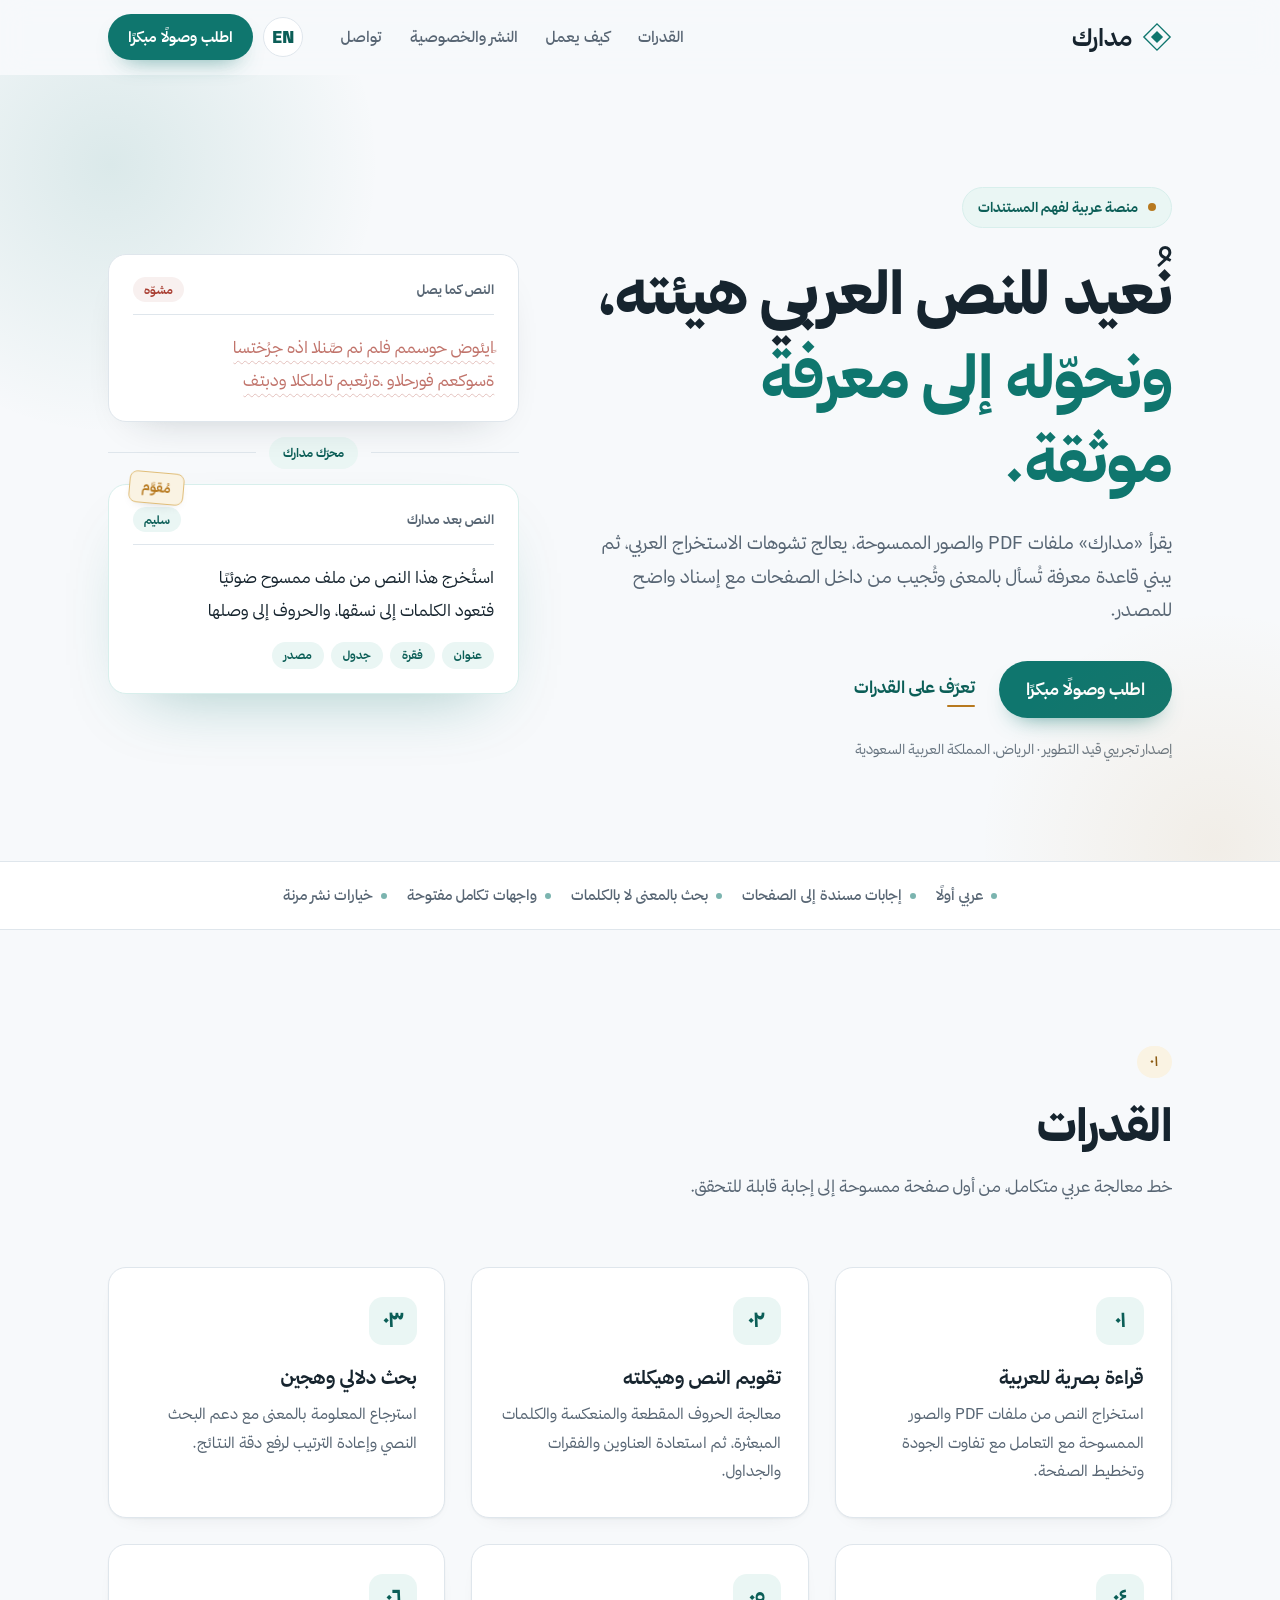
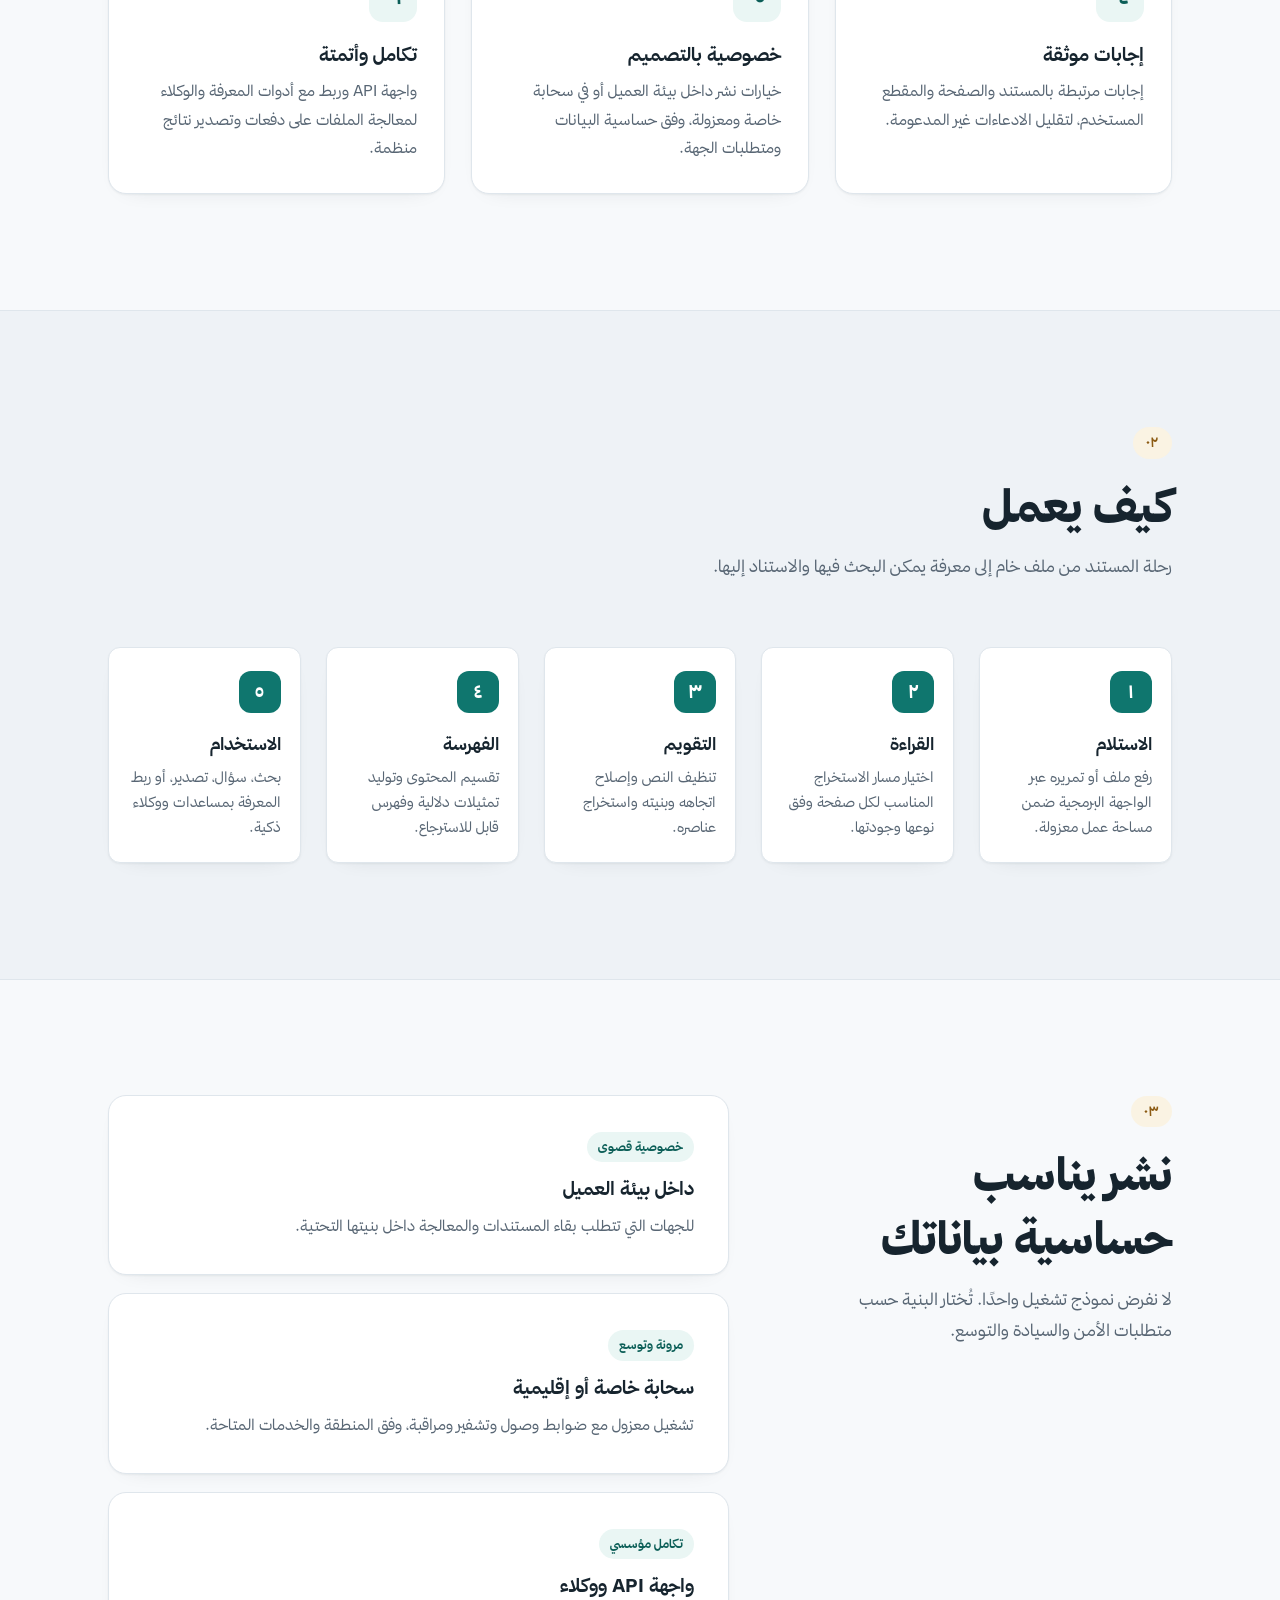
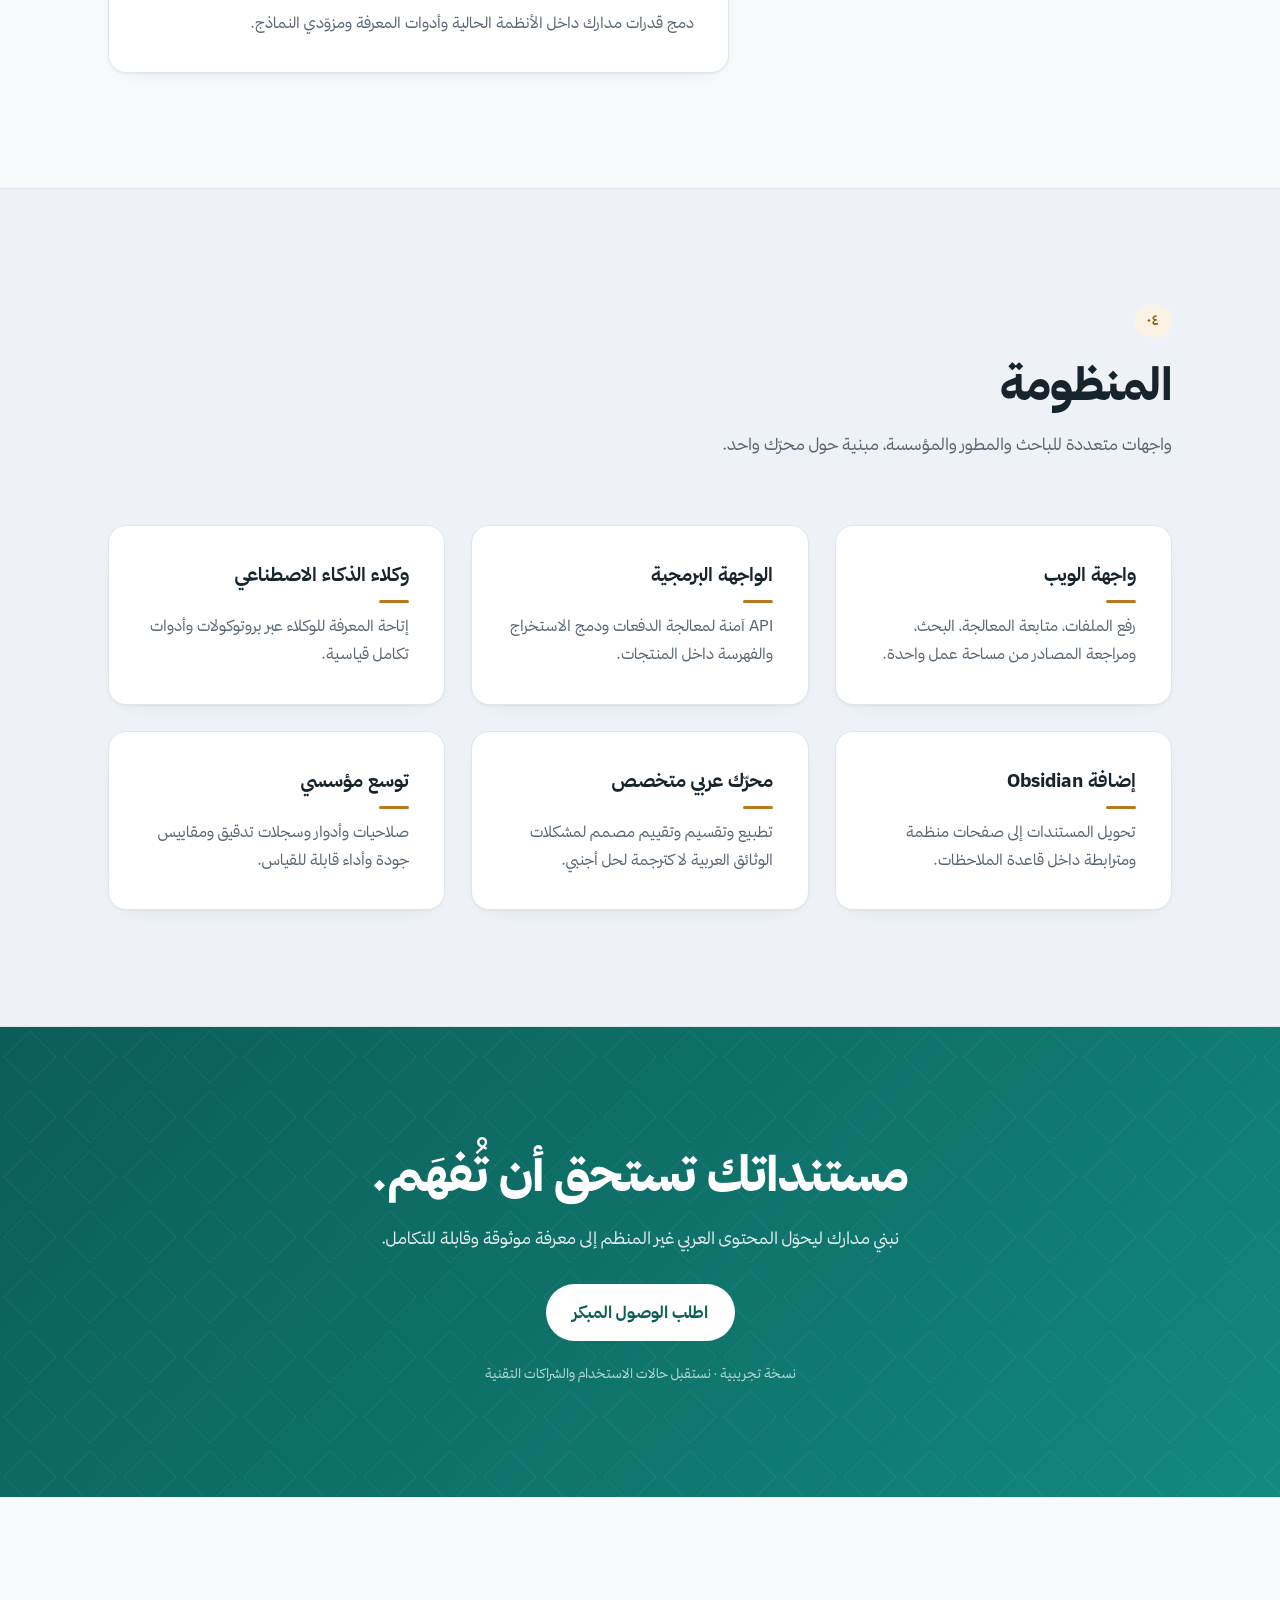
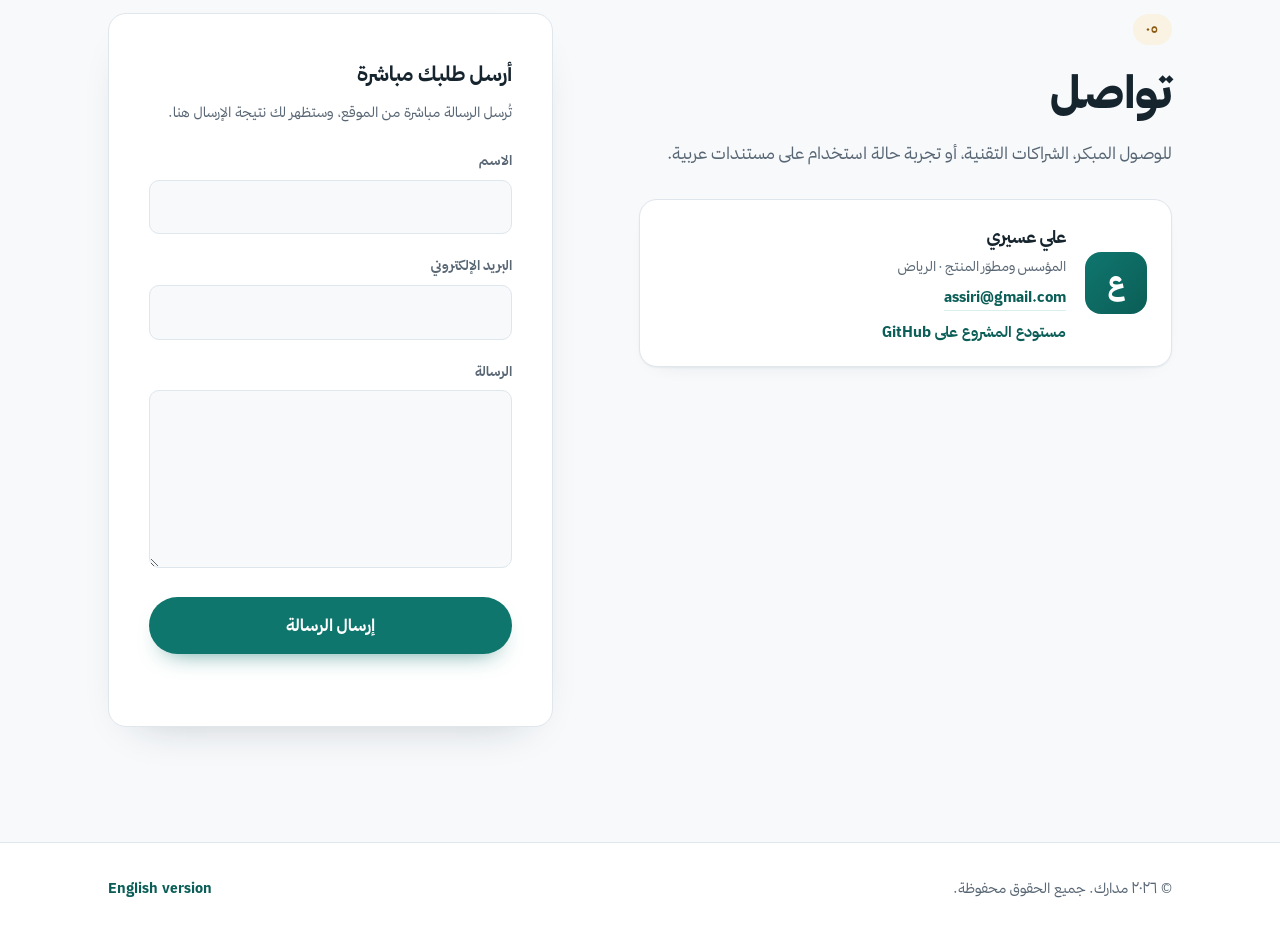
==== commit 0b8ee218: "تفعيل الإرسال المباشر لنموذج التواصل" ====
--- a/index.html
+++ b/index.html
@@ -283,9 +283,16 @@
                     </div>
                 </div>
 
-                <form id="contact-form" class="contact-form reveal" novalidate>
-                    <h3>أرسل طلبك عبر البريد</h3>
-                    <p class="form-intro">سيُفتح تطبيق البريد على جهازك برسالة مجهزة، ولن تُرسل أي بيانات دون موافقتك.</p>
+                <form id="contact-form" class="contact-form reveal" action="https://formsubmit.co/assiri@gmail.com" method="POST">
+                    <h3>أرسل طلبك مباشرة</h3>
+                    <p class="form-intro">تُرسل الرسالة مباشرة من الموقع، وستظهر لك نتيجة الإرسال هنا.</p>
+                    <input type="hidden" name="_subject" value="طلب تواصل جديد عبر موقع مدارك">
+                    <input type="hidden" name="_template" value="table">
+                    <input type="hidden" name="_captcha" value="false">
+                    <div aria-hidden="true" style="position:absolute;inset-inline-start:-9999px;width:1px;height:1px;overflow:hidden;">
+                        <label for="f-honey">اترك هذا الحقل فارغًا</label>
+                        <input id="f-honey" type="text" name="_honey" tabindex="-1" autocomplete="off">
+                    </div>
                     <div class="field">
                         <label for="f-name">الاسم</label>
                         <input id="f-name" type="text" name="name" autocomplete="name" required maxlength="100">
@@ -298,7 +305,7 @@
                         <label for="f-msg">الرسالة</label>
                         <textarea id="f-msg" name="message" rows="5" required maxlength="2000"></textarea>
                     </div>
-                    <button type="submit" class="btn btn-ink btn-block">فتح رسالة البريد</button>
+                    <button type="submit" class="btn btn-ink btn-block">إرسال الرسالة</button>
                     <p id="form-status" class="form-status" role="status" aria-live="polite"></p>
                 </form>
             </div>
@@ -343,25 +350,48 @@
         (function () {
             var form = document.getElementById('contact-form');
             var status = document.getElementById('form-status');
-            form.addEventListener('submit', function (event) {
+            var button = form.querySelector('button[type="submit"]');
+            var defaultLabel = button.textContent;
+
+            form.addEventListener('submit', async function (event) {
                 event.preventDefault();
                 status.textContent = '';
+                status.className = 'form-status';
+
                 if (!form.checkValidity()) {
                     form.reportValidity();
                     status.textContent = 'أكمل الحقول المطلوبة بصيغة صحيحة.';
                     return;
                 }
 
-                var data = new FormData(form);
-                var name = String(data.get('name') || '').trim();
-                var email = String(data.get('email') || '').trim();
-                var message = String(data.get('message') || '').trim();
-                var subject = 'طلب تواصل عبر موقع مدارك — ' + name;
-                var body = 'الاسم: ' + name + '\nالبريد: ' + email + '\n\nالرسالة:\n' + message;
-                var mailto = 'mailto:assiri@gmail.com?subject=' + encodeURIComponent(subject) + '&body=' + encodeURIComponent(body);
-
-                status.textContent = 'سيُفتح تطبيق البريد. راجع الرسالة ثم أرسلها من حسابك.';
-                window.location.href = mailto;
+                button.disabled = true;
+                button.textContent = 'جارٍ الإرسال...';
+                form.setAttribute('aria-busy', 'true');
+
+                try {
+                    var response = await fetch('https://formsubmit.co/ajax/assiri@gmail.com', {
+                        method: 'POST',
+                        headers: { 'Accept': 'application/json' },
+                        body: new FormData(form)
+                    });
+                    var result = await response.json().catch(function () { return {}; });
+                    var succeeded = response.ok && (result.success === true || result.success === 'true');
+
+                    if (!succeeded) {
+                        throw new Error(result.message || 'Submission failed');
+                    }
+
+                    form.reset();
+                    status.textContent = 'تم إرسال رسالتك بنجاح. شكرًا لتواصلك.';
+                    status.className = 'form-status is-success';
+                } catch (error) {
+                    status.textContent = 'تعذر إرسال الرسالة حاليًا. حاول مرة أخرى أو استخدم البريد الظاهر بجوار النموذج.';
+                    status.className = 'form-status is-error';
+                } finally {
+                    button.disabled = false;
+                    button.textContent = defaultLabel;
+                    form.removeAttribute('aria-busy');
+                }
             });
         })();
     </script>
--- a/style.css
+++ b/style.css
@@ -34,7 +34,7 @@
     --surface: #ffffff;
     --ink: #16242e;
     --ink-soft: #586674;
-    --ink-faint: #7b8995;
+    --ink-faint: #66737f;
     --line: #dfe6ec;
     --primary: #0f766e;
     --primary-700: #0b5e57;
@@ -194,7 +194,7 @@
 .doc-text.broken { color: var(--error); opacity: 0.72; text-decoration: underline wavy rgba(169, 62, 50, 0.4) 1px; text-underline-offset: 7px; }
 .doc-tags { display: flex; flex-wrap: wrap; gap: 7px; margin-block-start: 16px; }
 .doc-tags span { padding: 3px 12px; border-radius: 999px; background: var(--primary-50); color: var(--primary-700); font-size: 0.71rem; font-weight: 700; }
-.doc-stamp { position: absolute; inset-block-start: 16px; inset-inline-end: 20px; padding: 3px 12px; border: 1.5px solid var(--accent-soft); border-radius: 8px; background: var(--accent-50); color: var(--accent); font-family: var(--font-ar); font-size: 0.8rem; font-weight: 700; transform: rotate(5deg); }
+.doc-stamp { position: absolute; inset-block-start: -13px; inset-inline-end: 20px; z-index: 1; padding: 3px 12px; border: 1.5px solid var(--accent-soft); border-radius: 8px; background: var(--accent-50); color: var(--accent); font-family: var(--font-ar); font-size: 0.8rem; font-weight: 700; transform: rotate(5deg); box-shadow: 0 5px 14px -10px rgba(22, 36, 46, 0.45); }
 html[lang="en"] .doc-stamp { font-family: var(--font-en); }
 .specimen-divider { display: flex; align-items: center; gap: 13px; }
 .divider-line { flex: 1; height: 1px; background: var(--line); }
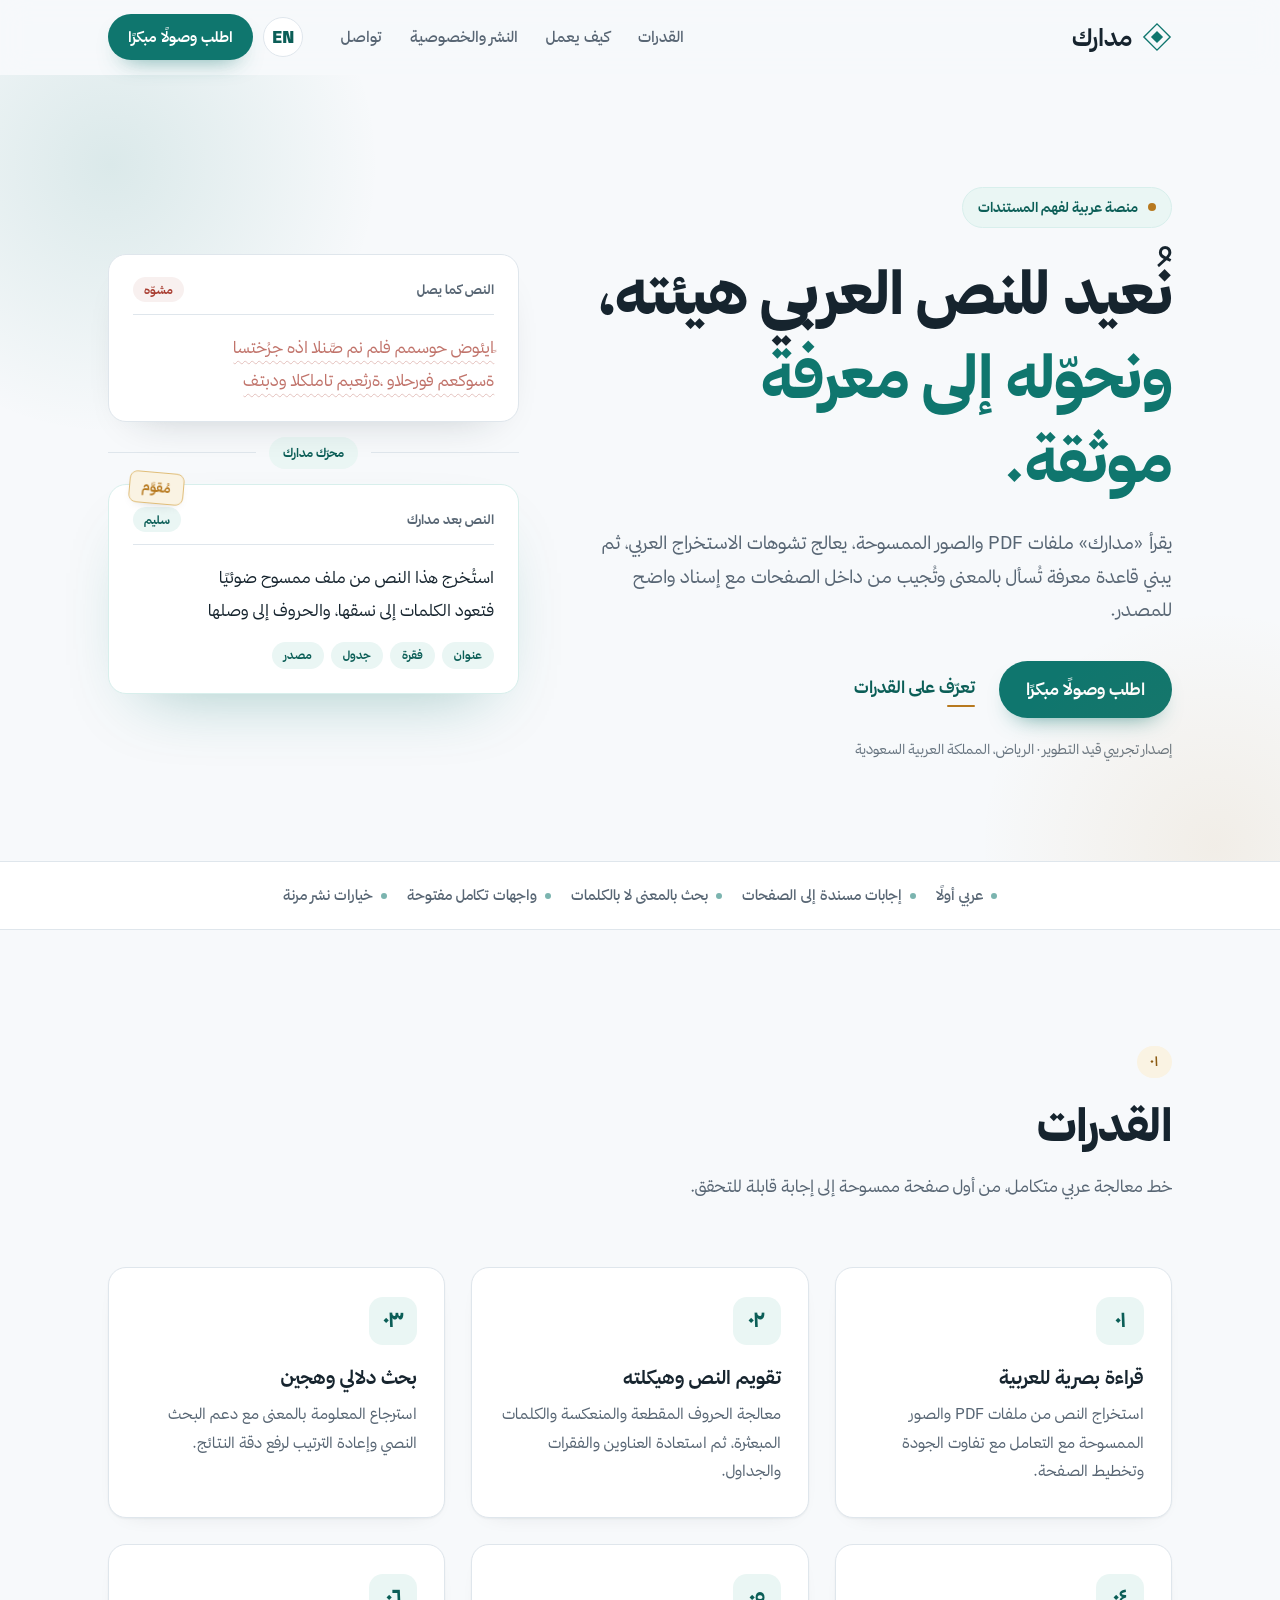
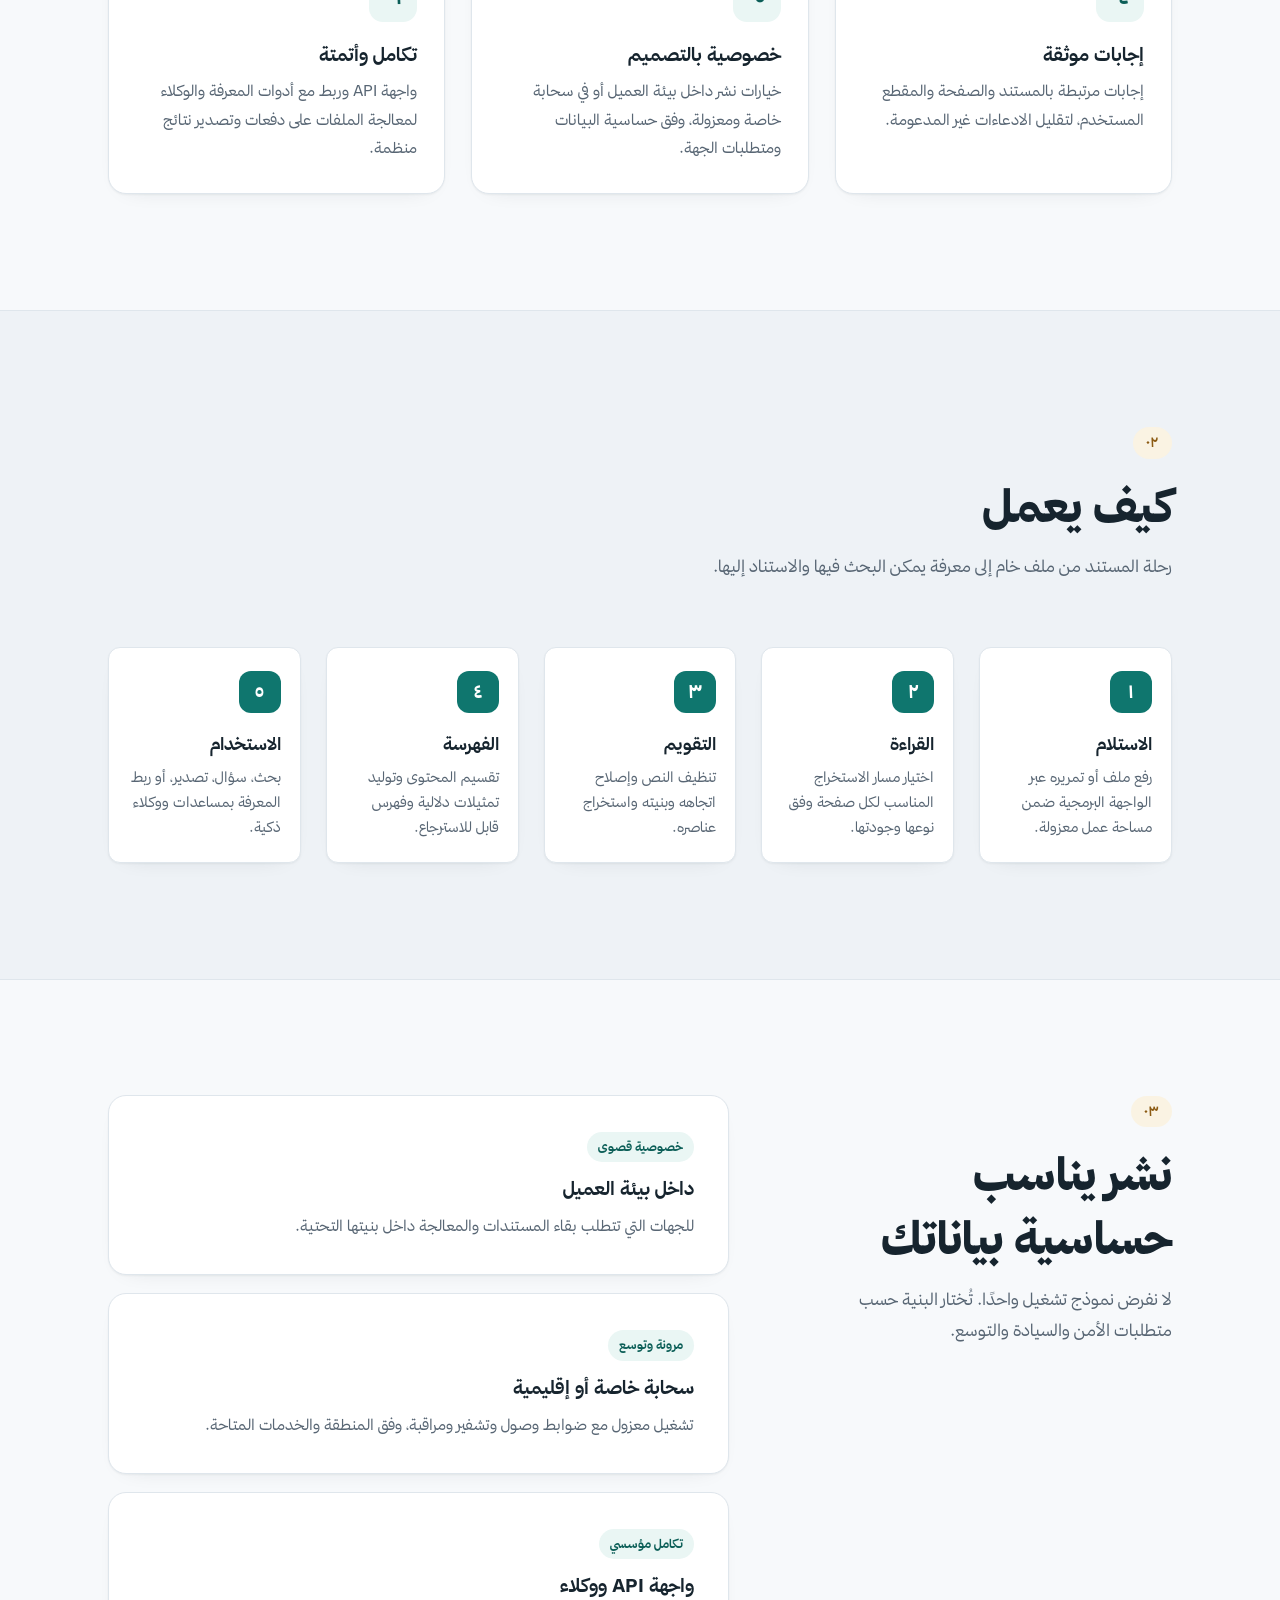
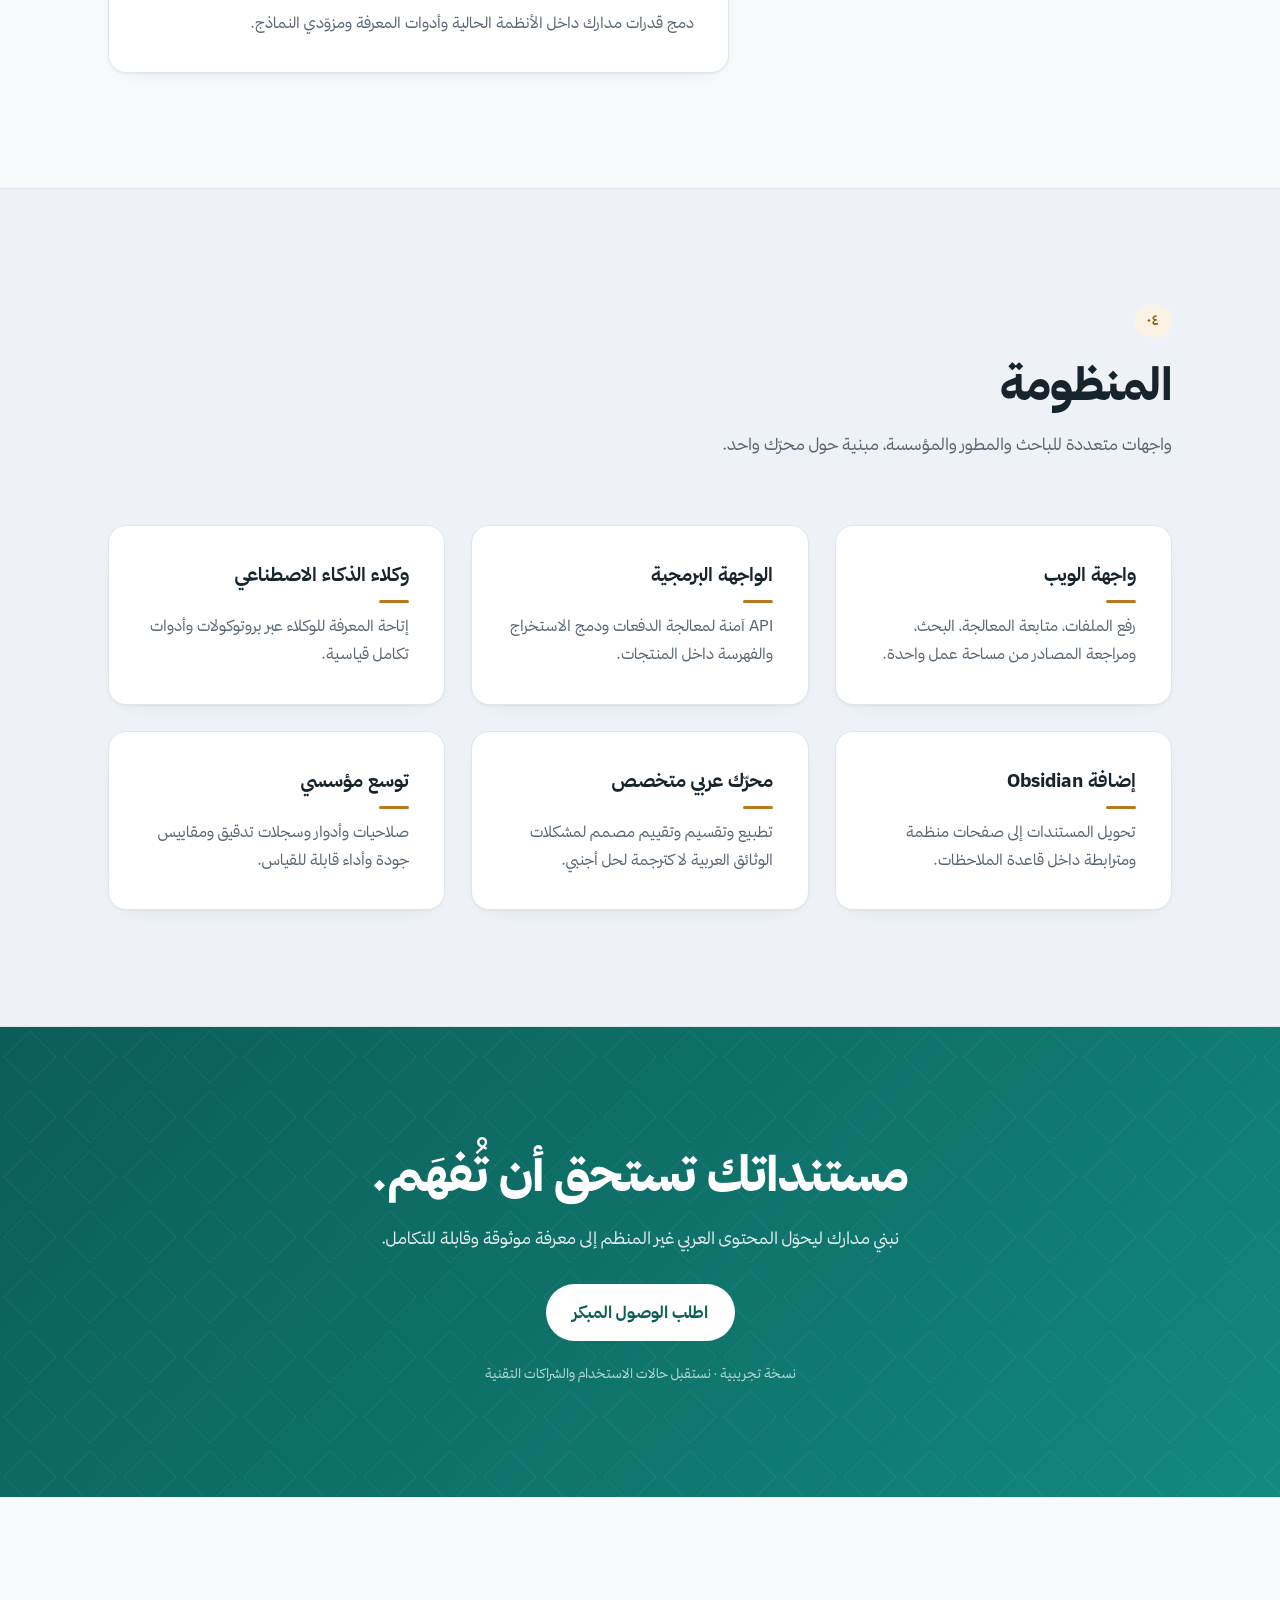
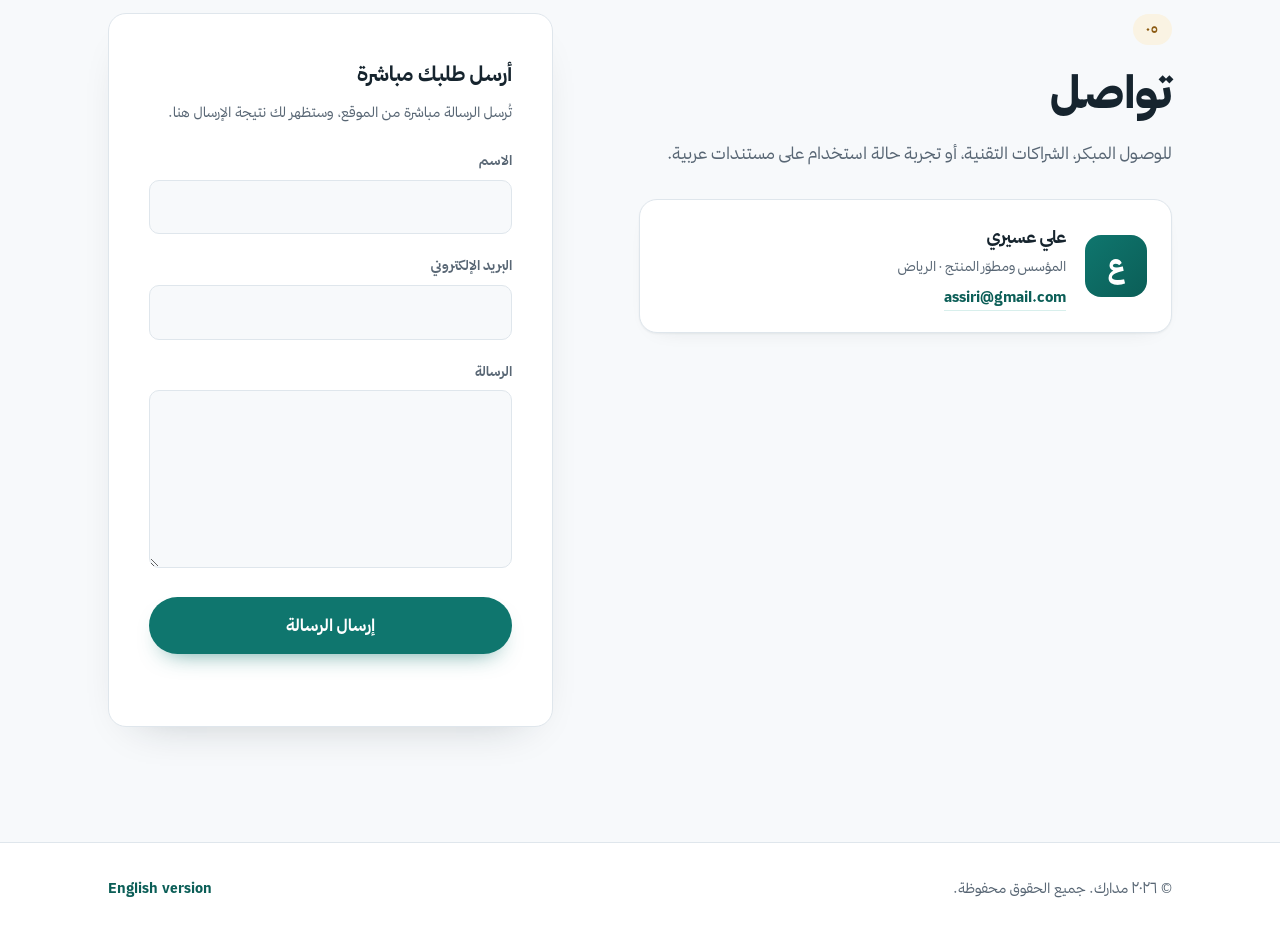
==== commit 5d8ba6c3: "Remove GitHub project link from developer details Removed the project repository link from the devel" ====
--- a/index.html
+++ b/index.html
@@ -278,7 +278,6 @@
                             <h3>علي عسيري</h3>
                             <p>المؤسس ومطوّر المنتج · الرياض</p>
                             <a href="mailto:assiri@gmail.com" class="dev-mail" dir="ltr">assiri@gmail.com</a>
-                            <a href="https://github.com/3ssiri/Madarek" class="dev-link" target="_blank" rel="noopener noreferrer">مستودع المشروع على GitHub</a>
                         </div>
                     </div>
                 </div>
